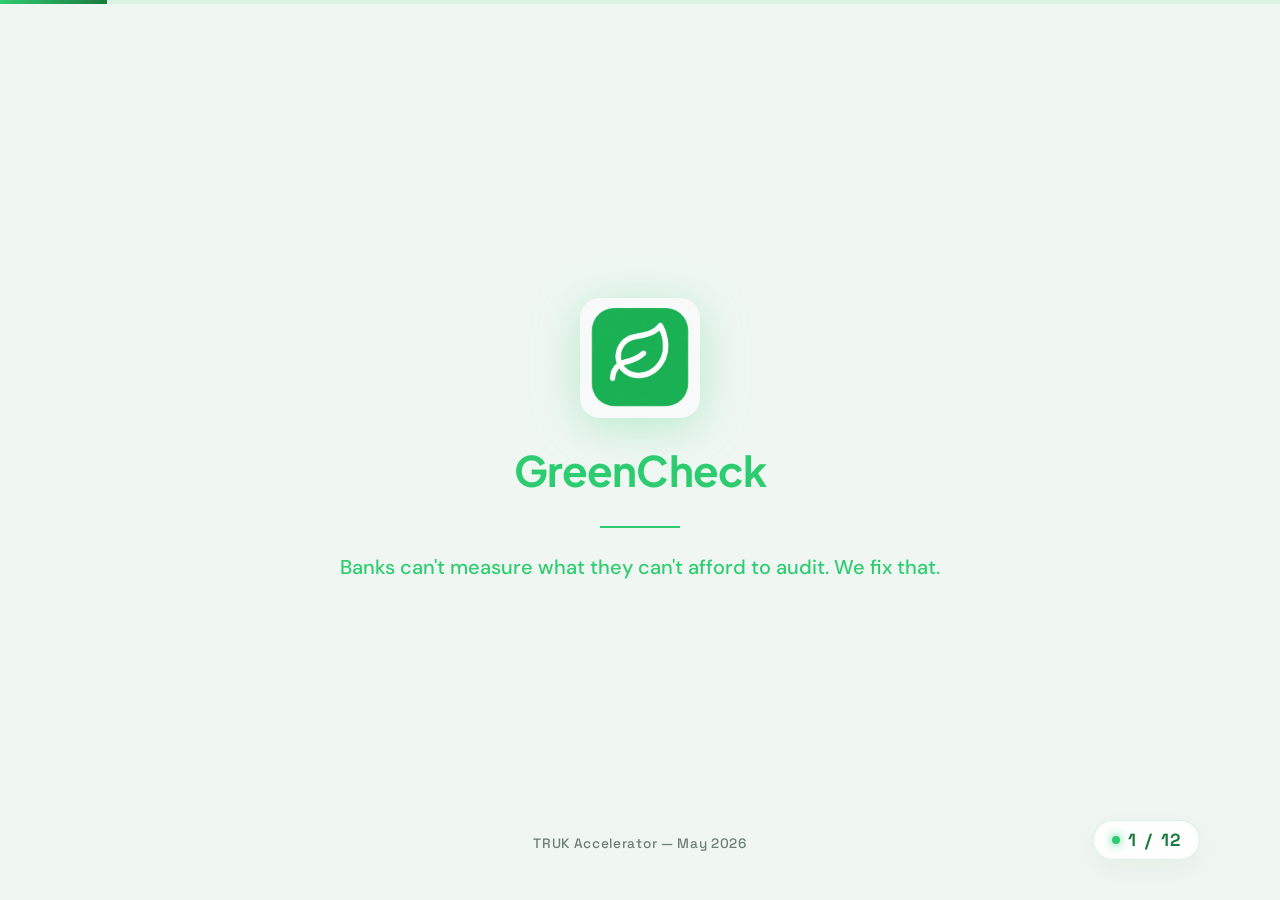
==== index.html @ 46281469 "Add training note below cards on slide 5" ====
<!DOCTYPE html>
<html lang="en">
<head>
  <meta charset="UTF-8">
  <meta name="viewport" content="width=device-width, initial-scale=1.0">
  <title>GreenCheck Pitch Deck — TRUK Accelerator</title>
  <meta name="description" content="Interactive browser-based pitch deck for GreenCheck, a B2B SaaS startup. Prepared for the TRUK Accelerator interview.">
  <link rel="stylesheet" href="style.css">
</head>
<body>
  
  <!-- Presentation Wrapper -->
  <div class="deck-container">
    
    <!-- Top Progress Indicator -->
    <div class="progress-bar-container">
      <div class="progress-bar"></div>
    </div>
    
    <!-- Keyboard Navigation Guide -->
    <!-- Removed Keyboard Guide -->
    
    <!-- Slide Counter -->
    <div class="slide-counter">
      <span id="counter-current">1</span> / <span id="counter-total">12</span>
    </div>
    
    <!-- Slide 1 -->
    <div id="slide-1" class="slide active slide-cover">
      <div class="cover-content">
        <img src="logo.png" alt="GreenCheck" class="cover-logo">
        <h1 class="cover-title">GreenCheck</h1>
        <div class="cover-separator"></div>
        <p class="cover-tagline">Banks can't measure what they can't afford to audit. We fix that.</p>
      </div>
      <div class="cover-footer">
        TRUK Accelerator — May 2026
      </div>
    </div>
    
    <!-- Slide 2 -->
    <div id="slide-2" class="slide">
      <div class="slide-header">
        <h1 class="slide-title problem-title">The Problem</h1>
        <p class="problem-lead">Banks must measure SME sustainability by law — but can't afford to.</p>
      </div>
      <div class="slide-content problem-content">
        <ul class="problem-bullets">
          <li>
            <span class="bullet-number">01</span>
            <span class="bullet-text"><strong>TCFD and ISSB regulations</strong> require banks to report SME ESG data</span>
          </li>
          <li>
            <span class="bullet-number">02</span>
            <span class="bullet-text"><strong>Traditional ESG audits</strong> cost over $1,000 per SME</span>
          </li>
          <li>
            <span class="bullet-number">03</span>
            <span class="bullet-text">A bank with 10,000 SMEs faces <strong>$10M+ in audit costs</strong> — impossible</span>
          </li>
        </ul>
        
        <div class="problem-evidence">
          <div class="evidence-card">
            <span class="evidence-source">NATWEST — 2023 CLIMATE REPORT</span>
            <p class="evidence-text">"SME data gap explicitly acknowledged"</p>
            <p class="evidence-detail">NatWest formally identified reliable SME emissions data as one of the biggest barriers to portfolio-level climate risk assessment.</p>
          </div>
          <div class="evidence-card">
            <span class="evidence-source">LLOYDS — 2023 SUSTAINABILITY METRICS</span>
            <p class="evidence-text">"Insufficient Scope 3 data limits portfolio risk visibility"</p>
            <p class="evidence-detail">Lloyds explicitly reported insufficient data in specific sectors as a barrier to accurate Scope 3 emissions measurement.</p>
          </div>
          <div class="evidence-card">
            <span class="evidence-source">BARCLAYS & UK GOVERNMENT — SCOPE 3 CONSULTATION</span>
            <p class="evidence-text">"SME data bottleneck formally reported in Scope 3 consultations"</p>
            <p class="evidence-detail">Barclays joined the Perseus programme to address the SME data gap and formally reported this bottleneck in the UK government's Scope 3 Call for Evidence.</p>
          </div>
        </div>
      </div>
    </div>
    
    <!-- Slide 3 -->
    <div id="slide-3" class="slide">
      <div class="slide-header">
        <h1 class="slide-title whynow-title">Why Now?</h1>
      </div>
      <div class="slide-content whynow-content">
        <div class="whynow-columns">
          
          <!-- Left Column: Regulatory Pressure -->
          <div class="whynow-column">
            <h3 class="whynow-col-title">Regulatory Pressure</h3>
            <ul class="whynow-list">
              <li>
                <p><strong>TCFD compliance</strong> is already mandatory for large UK financial institutions</p>
              </li>
              <li>
                <p><strong>ISSB Scope 3</strong> reporting requirements are expanding globally</p>
              </li>
              <li>
                <p>Turkey: Banks must deploy <span class="highlight-stat">$3.15B</span> green transformation fund — but have no measurement infrastructure</p>
              </li>
            </ul>
          </div>
          
          <!-- Right Column: Market Opportunity -->
          <div class="whynow-column">
            <h3 class="whynow-col-title">Market Opportunity</h3>
            <ul class="whynow-list">
              <li>
                <p>ESG data verification market grows <span class="highlight-stat">$4.09B</span> by 2030</p>
              </li>
              <li>
                <p>Annual growth rate: <span class="highlight-stat">29.2%</span> — driven by regulation, not trend</p>
              </li>
              <li>
                <p>Turkey: <span class="highlight-stat">3.92M</span> registered SMEs, zero ESG measurement infrastructure today</p>
              </li>
            </ul>
          </div>
          
        </div>
      </div>
    </div>
    
    <!-- Slide 4 -->
    <div id="slide-4" class="slide">
      <div class="slide-header">
        <h1 class="slide-title solution-title">Our Solution</h1>
      </div>
      <div class="slide-content solution-content">
        <div class="solution-intro">
          <h3 class="solution-hero">"We turn banks' existing field staff into digital ESG verifiers — <span class="no-wrap">no new hires, no new departments."</span></h3>
          <p class="solution-desc">
            GreenCheck embeds into existing bank operations. When an SME applies for credit, the nearest field officer completes a structured 5-10 minute ESG checklist during their regular visit. <strong>GPS-verified. Photo-evidenced. Instantly scored.</strong>
          </p>
        </div>
        
        <div class="solution-comparison">
          <!-- BEFORE Box -->
          <div class="comparison-box before-box">
            <span class="box-badge">BEFORE</span>
            <div class="box-metrics">
              <div class="metric-item">
                <span class="metric-label">Who</span>
                <span class="metric-val">External auditor</span>
              </div>
              <div class="metric-item">
                <span class="metric-label">Cost</span>
                <span class="metric-val">$1,000+ <small>/ SME</small></span>
              </div>
              <div class="metric-item">
                <span class="metric-label">Timeline</span>
                <span class="metric-val">Weeks of delay</span>
              </div>
            </div>
          </div>
          
          <!-- AFTER Box -->
          <div class="comparison-box after-box">
            <span class="box-badge">AFTER WITH GREENCHECK</span>
            <div class="box-metrics">
              <div class="metric-item">
                <span class="metric-label">Who</span>
                <span class="metric-val">Bank's own field officer</span>
              </div>
              <div class="metric-item">
                <span class="metric-label">Cost</span>
                <span class="metric-val">$40-60 <small>/ SME</small></span>
              </div>
              <div class="metric-item">
                <span class="metric-label">Timeline</span>
                <span class="metric-val">Same-day result</span>
              </div>
            </div>
          </div>
        </div>
      </div>
    </div>
    
    <!-- Slide 5 -->
    <div id="slide-5" class="slide">
      <div class="slide-header">
        <h1 class="slide-title how-title">How It Works</h1>
      </div>
      <div class="slide-content how-content">
        <div class="process-flow">
          
          <!-- Step 1 -->
          <div class="step-card">
            <div class="step-number-watermark">01</div>
            <div class="step-icon">🗂️</div>
            <h3 class="step-title">Request & Assignment</h3>
            <div class="step-subtitle">No specialist required</div>
            <p class="step-desc">SME applies for credit. Bank officer opens GreenCheck. System assigns nearest field staff via map.</p>
          </div>
          
          <div class="step-arrow">→</div>
          
          <!-- Step 2 -->
          <div class="step-card">
            <div class="step-number-watermark">02</div>
            <div class="step-icon">📲</div>
            <h3 class="step-title">Field Visit</h3>
            <div class="step-subtitle">Zero extra trip needed</div>
            <p class="step-desc">Officer visits SME during regular visit. Completes a structured yes/no checklist with photo evidence. Takes 5-10 minutes.</p>
          </div>
          
          <div class="step-arrow">→</div>
          
          <!-- Step 3 -->
          <div class="step-card">
            <div class="step-number-watermark">03</div>
            <div class="step-icon">⚡</div>
            <h3 class="step-title">Auto Scoring</h3>
            <div class="step-subtitle">TCFD + GRI compliant instantly</div>
            <p class="step-desc">Data is processed instantly. GreenCheck generates a TCFD and GRI compliant sustainability profile via API.</p>
          </div>
          
          <div class="step-arrow">→</div>
          
          <!-- Step 4 -->
          <div class="step-card">
            <div class="step-number-watermark">04</div>
            <div class="step-icon">✅</div>
            <h3 class="step-title">Decision Ready</h3>
            <div class="step-subtitle">We never touch the credit decision</div>
            <p class="step-desc">Standardized report delivered to credit team. GreenCheck never touches the credit decision — only the data behind it.</p>
          </div>
          
        </div>
        
        <!-- Training Note -->
        <div class="step-training-note">
          <span class="note-icon">🎓</span>
          <p class="note-text">GreenCheck's environmental engineers and financial experts provide short onboarding training to bank field staff — so anyone can complete the ESG checklist accurately from day one.</p>
        </div>
      </div>
    </div>
    
    <!-- Slide 6 -->
    <div id="slide-6" class="slide">
      <div class="slide-header">
        <h1 class="slide-title value-title">Value Proposition</h1>
      </div>
      <div class="slide-content value-content">
        <div class="value-cards">
          
          <!-- Card 1: Cost Reduction -->
          <div class="value-card">
            <div class="value-icon">💸</div>
            <h3 class="value-card-title">90% Cost Reduction</h3>
            <div class="value-stat">$1,000+ → $40-60</div>
            <p class="value-desc">Same legal compliance. One-tenth the cost. Per SME, every time.</p>
          </div>
          
          <!-- Card 2: Zero Operational Burden -->
          <div class="value-card">
            <div class="value-icon">🏗️</div>
            <h3 class="value-card-title">Zero Operational Burden</h3>
            <div class="value-stat">0 new hires</div>
            <p class="value-desc">Plugs into existing field visits as a minimal digital step. No new departments, no training programs.</p>
          </div>
          
          <!-- Card 3: Defensible Data -->
          <div class="value-card">
            <div class="value-icon">🔒</div>
            <h3 class="value-card-title">Defensible Data</h3>
            <div class="value-stat">70/30 verification</div>
            <p class="value-desc">70% bank personnel input, 30% secondary source. 15%+ deviation triggers manual review. Regulator-ready.</p>
          </div>
        </div>
      </div>
    </div>
    
    <!-- Slide 7 -->
    <div id="slide-7" class="slide">
      <div class="slide-header">
        <h1 class="slide-title comp-title">Competitive Landscape</h1>
      </div>
      <div class="slide-content comp-content">
        <table class="comp-table">
          <thead>
            <tr>
              <th>Feature</th>
              <th>EcoVadis</th>
              <th>Sustainalytics</th>
              <th>MSCI ESG</th>
              <th class="greencheck-cell-header">GreenCheck</th>
            </tr>
          </thead>
          <tbody>
            <tr>
              <td class="feature-name">SME-Scale Field Operations</td>
              <td><span class="icon-cross">❌</span></td>
              <td><span class="icon-cross">❌</span></td>
              <td><span class="icon-cross">❌</span></td>
              <td class="greencheck-cell"><span class="icon-check">✅</span></td>
            </tr>
            <tr>
              <td class="feature-name">Mobile Data Collection</td>
              <td><span class="icon-cross">❌</span></td>
              <td><span class="icon-cross">❌</span></td>
              <td><span class="icon-cross">❌</span></td>
              <td class="greencheck-cell"><span class="icon-check">✅</span></td>
            </tr>
            <tr>
              <td class="feature-name">GPS + Photo Verification</td>
              <td><span class="icon-cross">❌</span></td>
              <td><span class="icon-cross">❌</span></td>
              <td><span class="icon-cross">❌</span></td>
              <td class="greencheck-cell"><span class="icon-check">✅</span></td>
            </tr>
            <tr>
              <td class="feature-name">Bank Staff Integration</td>
              <td><span class="icon-cross">❌</span></td>
              <td><span class="icon-cross">❌</span></td>
              <td><span class="icon-cross">❌</span></td>
              <td class="greencheck-cell"><span class="icon-check">✅</span></td>
            </tr>
            <tr class="cost-row">
              <td class="feature-name">Cost Per Assessment</td>
              <td class="other-cost">$500-2,000</td>
              <td class="other-cost">$800+</td>
              <td class="other-cost">$1,000+</td>
              <td class="greencheck-cell greencheck-cost">$40-60</td>
            </tr>
          </tbody>
        </table>
        
        <p class="comp-summary">"Built from the ground up for SME-scale. Others weren't."</p>
      </div>
    </div>
    
    <!-- Slide 8 -->
    <div id="slide-8" class="slide">
      <div class="slide-header">
        <h1 class="slide-title model-title">Business Model</h1>
      </div>
      <div class="slide-content model-content">
        <div class="model-phases">
          
          <!-- Phase 1 Card -->
          <div class="phase-card phase-1-card">
            <span class="phase-label">Phase 1 — Now</span>
            <h3 class="phase-title">Transaction-Based</h3>
            <span class="phase-timeline">Months 6-12 post MVP</span>
            <p class="phase-desc">Bank pays per verified SME report. Simple, no commitment required. Easy first contract.</p>
            <div class="phase-price">$40-60 <small>per assessment</small></div>
          </div>
          
          <!-- Phase 2 Card -->
          <div class="phase-card phase-2-card">
            <span class="phase-label">Phase 2 — Scale</span>
            <h3 class="phase-title">Annual SaaS</h3>
            <span class="phase-timeline">Months 12-18</span>
            <p class="phase-desc">Portfolio-based flat annual license. Bank pays once for unlimited assessments within their SME portfolio.</p>
            <div class="phase-price">Annual contract <small>per portfolio</small></div>
          </div>
          
        </div>
        
        <!-- Unit Economics Bar -->
        <div class="unit-economics">
          <div class="economics-header">Unit Economics</div>
          <div class="economics-row">
            <div class="economics-stat">
              <span class="econ-val">~$8-12</span>
              <span class="econ-label">Cost to serve per assessment</span>
            </div>
            <div class="economics-divider"></div>
            <div class="economics-stat">
              <span class="econ-val">~70%+</span>
              <span class="econ-label">Gross profit margin</span>
            </div>
            <div class="economics-divider"></div>
            <div class="economics-stat">
              <span class="econ-val">$20K-30K</span>
              <span class="econ-label">First contract ARR target (500 SMEs)</span>
            </div>
          </div>
        </div>
      </div>
    </div>
    
    <!-- Slide 9 -->
    <div id="slide-9" class="slide">
      <div class="slide-header">
        <h1 class="slide-title traction-title">Traction</h1>
      </div>
      <div class="slide-content traction-content">
        <div class="traction-columns">
          
          <!-- Left Column: Achieved -->
          <div class="traction-column achieved-col">
            <h3 class="traction-col-title">ACHIEVED</h3>
            <div class="traction-items">
              
              <!-- Item 1 -->
              <div class="achieved-card">
                <span class="achieved-icon">✅</span>
                <div class="achieved-body">
                  <h4 class="achieved-card-title">TÜBİTAK 1812 BiGG Program — Pre-Selection</h4>
                  <p class="achieved-card-desc">Received pre-selection from Turkey's most competitive early-stage startup program.</p>
                </div>
              </div>
              
              <!-- Item 2 -->
              <div class="achieved-card">
                <span class="achieved-icon">✅</span>
                <div class="achieved-body">
                  <h4 class="achieved-card-title">Backend In Final Development</h4>
                  <p class="achieved-card-desc">Core infrastructure nearly complete. Robust backend architecture built from the ground up, production-ready in weeks.</p>
                </div>
              </div>
              
            </div>
          </div>
          
          <!-- Right Column: Next Milestones -->
          <div class="traction-column milestones-col">
            <h3 class="traction-col-title">NEXT MILESTONES</h3>
            <div class="milestone-items">
              
              <!-- Milestone 1 -->
              <div class="milestone-item">
                <div class="milestone-left">
                  <span class="milestone-icon">🎯</span>
                  <span class="milestone-title">MVP Complete</span>
                </div>
                <div class="milestone-date">Q3 2026</div>
              </div>
              
              <!-- Milestone 2 -->
              <div class="milestone-item">
                <div class="milestone-left">
                  <span class="milestone-icon">🎯</span>
                  <span class="milestone-title">First Paid Pilot</span>
                </div>
                <div class="milestone-date">Q4 2026</div>
              </div>
              
            </div>
          </div>
          
        </div>
      </div>
    </div>
    
    <!-- Slide 10 -->
    <div id="slide-10" class="slide">
      <div class="slide-header">
        <h1 class="slide-title team-title">Team</h1>
      </div>
      <div class="slide-content team-content">
        <div class="team-cards">
          
          <!-- Member 1 -->
          <div class="team-card">
            <img src="ugur.png" class="member-photo" alt="Uğur Berktaş">
            <h3 class="member-name">Uğur Berktaş</h3>
            <span class="member-role">CO-FOUNDER & CEO</span>
            <p class="member-bio">Banking infrastructure background (Intertech). Leads technical management, DevOps and system architecture. Ensures the platform is built to bank-grade standards.</p>
          </div>
          
          <!-- Member 2 -->
          <div class="team-card">
            <img src="ferhat.png" class="member-photo" alt="Ferhat Bilgiç">
            <h3 class="member-name">Ferhat Bilgiç</h3>
            <span class="member-role">CO-FOUNDER & CTO</span>
            <p class="member-bio">Owns the core platform architecture, backend systems and all integrations. Responsible for the secure data pipeline between field mobile app and bank reporting panel.</p>
          </div>
          
          <!-- Member 3 -->
          <div class="team-card">
            <img src="ilaynur.png" class="member-photo" alt="İlaynur Çoban">
            <h3 class="member-name">İlaynur Çoban</h3>
            <span class="member-role">CO-FOUNDER & CCO</span>
            <p class="member-bio">Drives external vision, investor relations and international business development. Leads UK market entry communication strategy.</p>
          </div>
          
        </div>
        
        <p class="team-why-us">
          "Why us? We are building GreenCheck because we saw the problem firsthand — not because ESG is trending."
        </p>
      </div>
    </div>
    
    <!-- Slide 11 -->
    <div id="slide-11" class="slide">
      <div class="slide-header">
        <h1 class="slide-title truk-title">What We Want from TRUK</h1>
      </div>
      <div class="slide-content truk-content">
        <div class="truk-columns">
          
          <!-- Left Column: What We're Looking For -->
          <div class="truk-column looking-col">
            <h3 class="truk-col-title">WHAT WE'RE LOOKING FOR</h3>
            <div class="truk-items">
              <div class="truk-item grey-item">
                <span class="truk-arrow-icon">→</span>
                <p class="truk-text">Access to <strong>DenizBank's SME network</strong> for pilot design</p>
              </div>
              <div class="truk-item grey-item">
                <span class="truk-arrow-icon">→</span>
                <p class="truk-text">Regulatory navigation support (<strong>BDDK and CMB</strong> compliance)</p>
              </div>
              <div class="truk-item grey-item">
                <span class="truk-arrow-icon">→</span>
                <p class="truk-text">Introduction to <strong>UK-based fintech partners</strong> for market entry</p>
              </div>
              <div class="truk-item grey-item">
                <span class="truk-arrow-icon">→</span>
                <p class="truk-text">Mentorship on <strong>B2B enterprise sales cycles</strong></p>
              </div>
            </div>
          </div>
          
          <!-- Right Column: What We Bring to TRUK -->
          <div class="truk-column bringing-col">
            <h3 class="truk-col-title">WHAT WE BRING TO TRUK</h3>
            <div class="truk-items">
              <div class="truk-item green-item">
                <span class="truk-arrow-icon">→</span>
                <p class="truk-text"><strong>First-mover</strong> in Turkey's SME ESG data infrastructure</p>
              </div>
              <div class="truk-item green-item">
                <span class="truk-arrow-icon">→</span>
                <p class="truk-text"><strong>TÜBİTAK-validated</strong> technical foundation</p>
              </div>
              <div class="truk-item green-item">
                <span class="truk-arrow-icon">→</span>
                <p class="truk-text">Clear <strong>regulatory tailwind</strong> — this is a mandate, not a bet</p>
              </div>
              <div class="truk-item green-item">
                <span class="truk-arrow-icon">→</span>
                <p class="truk-text">A team building this because the <strong>problem is real</strong></p>
              </div>
            </div>
          </div>
          
        </div>
      </div>
    </div>
    
    <!-- Slide 12 -->
    <div id="slide-12" class="slide slide-closing">
      <img src="logo.png" alt="GreenCheck Logo" class="closing-logo-large">
      <p class="closing-quote">The infrastructure for green finance doesn't exist yet.</p>
      <h2 class="closing-claim">We're building it.</h2>
      <div class="closing-divider-line"></div>
      <p class="closing-truk-text">TRUK Accelerator — May 2026</p>
    </div>
    
  </div>

  <script src="script.js"></script>
</body>
</html>
---- style.css ----
/* Import Google Fonts */
@import url('https://fonts.googleapis.com/css2?family=DM+Sans:ital,opsz,wght@0,9..40,100..1000;1,9..40,100..1000&family=Plus+Jakarta+Sans:ital,wght@0,200..800;1,200..800&family=Space+Grotesk:wght@300..700&display=swap');

:root {
  /* Design system colors */
  --green-primary: #2ECC71;
  --green-dark: #1A7A40;
  --green-light: #E8F5EE;
  --bg-white: #FFFFFF;
  --bg-light: #F4F7F5;
  --text-dark: #0D1F14;
  --text-muted: #6B7F73;
  
  /* Additional premium UI accents */
  --accent-shadow: rgba(46, 204, 113, 0.15);
  --accent-shadow-dark: rgba(26, 122, 64, 0.1);
  --glass-bg: rgba(255, 255, 255, 0.85);
  --glass-border: rgba(46, 204, 113, 0.18);
  
  /* Typography mappings */
  --font-heading: 'Plus Jakarta Sans', sans-serif;
  --font-body: 'DM Sans', sans-serif;
  --font-stat: 'Space Grotesk', sans-serif;
}

* {
  box-sizing: border-box;
  margin: 0;
  padding: 0;
}

body {
  font-family: var(--font-body);
  color: var(--text-dark);
  background-color: var(--bg-light);
  overflow: hidden;
  width: 100vw;
  height: 100vh;
  -webkit-font-smoothing: antialiased;
  -moz-osx-font-smoothing: grayscale;
}

/* Subtle premium background pattern/mesh gradient */
.deck-container {
  position: relative;
  width: 100vw;
  height: 100vh;
  overflow: hidden;
  background: radial-gradient(circle at 10% 20%, rgba(232, 245, 238, 0.6) 0%, rgba(244, 247, 245, 1) 90%);
}

.deck-container::before {
  content: '';
  position: absolute;
  top: 0;
  left: 0;
  width: 100%;
  height: 100%;
  background-image: 
    radial-gradient(var(--green-light) 1.5px, transparent 1.5px),
    radial-gradient(var(--green-light) 1.5px, transparent 1.5px);
  background-size: 40px 40px;
  background-position: 0 0, 20px 20px;
  opacity: 0.25;
  pointer-events: none;
  z-index: 1;
}

/* Slide Base Style - 100vw x 100vh, full screen */
.slide {
  position: absolute;
  top: 0;
  left: 0;
  width: 100vw;
  height: 100vh;
  padding: 60px 80px;
  display: flex;
  flex-direction: column;
  justify-content: flex-start;
  opacity: 0;
  pointer-events: none;
  z-index: 1;
  transition: opacity 0.6s cubic-bezier(0.25, 1, 0.5, 1);
  background: transparent;
}

/* Active slide display and transition */
.slide.active {
  opacity: 1;
  pointer-events: auto;
  z-index: 2;
}

/* Premium Navigation Elements */
.slide-counter {
  position: absolute;
  bottom: 40px;
  right: 80px;
  font-family: var(--font-stat);
  font-weight: 700;
  font-size: 1.1rem;
  color: var(--green-dark);
  background: var(--glass-bg);
  border: 1px solid var(--glass-border);
  padding: 8px 18px;
  border-radius: 30px;
  box-shadow: 0 8px 32px rgba(13, 31, 20, 0.05);
  backdrop-filter: blur(8px);
  -webkit-backdrop-filter: blur(8px);
  z-index: 100;
  display: flex;
  align-items: center;
  gap: 8px;
  letter-spacing: 0.05em;
  transition: all 0.3s ease;
  user-select: none;
}

.slide-counter::before {
  content: '';
  display: inline-block;
  width: 8px;
  height: 8px;
  background-color: var(--green-primary);
  border-radius: 50%;
  box-shadow: 0 0 8px var(--green-primary);
}


/* Top Progress Indicator */
.progress-bar-container {
  position: absolute;
  top: 0;
  left: 0;
  width: 100%;
  height: 4px;
  background: rgba(46, 204, 113, 0.1);
  z-index: 101;
}

.progress-bar {
  height: 100%;
  width: 8.33%; /* Initial value (1/12) */
  background: linear-gradient(90deg, var(--green-primary), var(--green-dark));
  transition: width 0.4s cubic-bezier(0.25, 1, 0.5, 1);
}

/* Slide Typography and Layout Utility Templates */
.slide-header {
  margin-bottom: 0px;
  width: 100%;
  display: flex;
  flex-direction: column;
  align-items: flex-start;
  text-align: left;
}

.slide-title {
  font-family: 'Plus Jakarta Sans', sans-serif;
  font-size: 42px;
  font-weight: 700;
  color: #2ECC71 !important;
  margin: 0 0 32px 0;
  flex-shrink: 0;
  text-align: left;
}

.slide h1, .slide h2 {
  font-family: 'Plus Jakarta Sans', sans-serif;
  font-size: 42px;
  font-weight: 700;
  color: #2ECC71;
  margin: 0 0 32px 0;
  text-align: left;
  align-self: flex-start;
}

/* Cover and closing slide exceptions */
.slide-cover h1, .slide-cover h2,
.slide-closing h1, .slide-closing h2,
.slide-cover .cover-title,
.slide-closing .closing-hero {
  text-align: center !important;
  align-self: center !important;
}

.slide-subtitle {
  font-family: var(--font-body);
  font-size: 1.25rem;
  color: var(--green-dark);
  margin-top: 8px;
  font-weight: 500;
  letter-spacing: 0.02em;
}

.slide-content {
  flex-grow: 1;
  display: flex;
  flex-direction: column;
  justify-content: center;
}

/* Slide 1 - Cover Styles */
.slide-cover {
  background-color: #F0F7F2 !important;
  z-index: 5;
  display: flex;
  flex-direction: column;
  justify-content: center;
  align-items: center;
  text-align: center;
  padding: 60px 80px;
}

.cover-content {
  display: flex;
  flex-direction: column;
  align-items: center;
  justify-content: center;
  margin-top: -20px;
}

.cover-logo {
  width: 120px;
  height: auto;
  margin-bottom: 28px;
  filter: drop-shadow(0 8px 24px rgba(46, 204, 113, 0.3));
  border-radius: 20px;
}

.cover-title {
  font-family: var(--font-heading);
  font-size: 72px;
  font-weight: 800;
  color: var(--green-primary);
  line-height: 1.15;
  margin-bottom: 16px;
  letter-spacing: -0.02em;
}

.cover-separator {
  width: 80px;
  height: 2px;
  background-color: #2ECC71;
  margin-bottom: 24px;
}

.cover-tagline {
  font-family: var(--font-body);
  font-size: 20px;
  font-weight: 500;
  color: #2ECC71;
  max-width: 600px;
  line-height: 1.5;
  margin: 0 auto;
}

.cover-footer {
  position: absolute;
  bottom: 48px;
  left: 50%;
  transform: translateX(-50%);
  font-family: var(--font-stat);
  font-size: 0.85rem;
  font-weight: 500;
  color: #6B7F73;
  letter-spacing: 0.05em;
  user-select: none;
}

/* Adjust key UI elements on dark slides (closing slide) for beautiful contrast */
.deck-container:has(.slide-closing.active) .slide-counter,
.slide-closing.active ~ .slide-counter {
  border-color: rgba(255, 255, 255, 0.15);
  box-shadow: 0 8px 32px rgba(0, 0, 0, 0.3);
  color: var(--bg-white);
}



/* Slide 2 - Problem Section Styles */
#slide-2 {
  align-items: center;
  justify-content: center;
  text-align: center;
}

#slide-2 .slide-header {
  margin-bottom: 0px;
  display: flex;
  flex-direction: column;
  align-items: flex-start;
  width: 100%;
}

.problem-title {
  color: var(--green-primary) !important;
}

.problem-lead {
  font-family: var(--font-body);
  font-size: 1.5rem;
  font-weight: 500;
  color: var(--text-dark);
  margin-top: 10px;
  line-height: 1.4;
  letter-spacing: -0.01em;
  max-width: 800px;
}

.problem-content {
  display: flex;
  flex-direction: column;
  justify-content: center;
  align-items: center;
  width: 100%;
}

.problem-bullets {
  list-style: none;
  display: flex;
  flex-direction: column;
  align-items: flex-start;
  gap: 24px;
  margin-bottom: 60px;
  max-width: 800px;
}

.problem-bullets li {
  display: flex;
  align-items: flex-start;
  gap: 20px;
}

.bullet-number {
  font-family: var(--font-stat);
  font-size: 1.8rem;
  font-weight: 700;
  color: var(--green-dark);
  background: var(--green-light);
  padding: 4px 12px;
  border-radius: 8px;
  line-height: 1;
  display: inline-block;
  min-width: 54px;
  text-align: center;
}

.bullet-text {
  font-family: var(--font-body);
  font-size: 1.35rem;
  color: var(--text-dark);
  line-height: 1.4;
  padding-top: 4px;
}

.bullet-text strong {
  font-weight: 700;
  color: var(--text-dark);
}

.problem-evidence {
  display: grid;
  grid-template-columns: repeat(3, 1fr);
  gap: 24px;
  width: 100%;
}

.evidence-card {
  background: var(--bg-white);
  border: 1px solid rgba(13, 31, 20, 0.06);
  border-left: 4px solid var(--green-primary);
  border-radius: 12px;
  padding: 24px 20px;
  box-shadow: 0 4px 20px rgba(0, 0, 0, 0.02);
  transition: transform 0.3s ease, box-shadow 0.3s ease;
  display: flex;
  flex-direction: column;
  align-items: flex-start;
  text-align: left;
  gap: 12px;
}

.evidence-card:hover {
  transform: translateY(-2px);
  box-shadow: 0 8px 24px rgba(46, 204, 113, 0.08);
}

.evidence-source {
  font-family: var(--font-stat);
  font-size: 0.75rem;
  font-weight: 700;
  color: var(--green-primary);
  text-transform: uppercase;
  letter-spacing: 0.05em;
  border-bottom: 1px solid var(--green-light);
  padding-bottom: 6px;
  width: 100%;
}

.evidence-text {
  font-family: var(--font-heading);
  font-size: 1.05rem;
  font-weight: 700;
  color: var(--text-dark);
  line-height: 1.4;
  margin-top: 4px;
}

.evidence-detail {
  font-family: var(--font-body);
  font-size: 0.85rem;
  color: var(--text-muted);
  line-height: 1.5;
  margin-top: auto;
}

/* Slide 3 - Why Now Section Styles */
#slide-3 {
  align-items: center;
  justify-content: center;
  text-align: center;
}

#slide-3 .slide-header {
  margin-bottom: 0px;
  display: flex;
  flex-direction: column;
  align-items: flex-start;
  width: 100%;
}

.whynow-title {
  color: var(--green-primary) !important;
}

.whynow-content {
  display: flex;
  flex-direction: column;
  justify-content: center;
  align-items: center;
  width: 100%;
}

.whynow-columns {
  display: grid;
  grid-template-columns: 1fr 1fr;
  gap: 80px;
  width: 100%;
  max-width: 1100px;
  text-align: left; /* Keep column text left-aligned */
}

.whynow-column {
  display: flex;
  flex-direction: column;
  gap: 28px;
}

.whynow-col-title {
  font-family: var(--font-heading);
  font-size: 1.8rem;
  font-weight: 700;
  color: var(--green-primary);
  border-bottom: 2px solid var(--green-light);
  padding-bottom: 12px;
  margin-bottom: 8px;
}

.whynow-list {
  list-style: none;
  display: flex;
  flex-direction: column;
  gap: 24px;
}

.whynow-list li {
  position: relative;
  padding-left: 24px;
  font-family: var(--font-body);
  font-size: 1.15rem;
  color: var(--text-dark);
  line-height: 1.5;
}

.whynow-list li::before {
  content: '';
  position: absolute;
  left: 0;
  top: 10px;
  width: 8px;
  height: 8px;
  background-color: var(--green-primary);
  border-radius: 50%;
}

.highlight-stat {
  font-family: var(--font-stat);
  font-size: 1.5rem;
  font-weight: 700;
  color: var(--green-dark);
  display: inline-block;
  vertical-align: middle;
  padding: 0 4px;
}

/* Slide 4 - Our Solution Section Styles */
#slide-4 {
  align-items: center;
  justify-content: center;
  text-align: center;
}

#slide-4 .slide-header {
  margin-bottom: 0px;
  display: flex;
  flex-direction: column;
  align-items: flex-start;
  width: 100%;
}

.solution-title {
  color: var(--green-primary) !important;
}

.solution-content {
  display: flex;
  flex-direction: column;
  justify-content: center;
  align-items: center;
  width: 100%;
}

.solution-intro {
  text-align: center;
  max-width: 900px;
  margin: 0 auto 30px auto;
  display: flex;
  flex-direction: column;
  gap: 16px;
}

.solution-hero {
  font-family: var(--font-heading);
  font-size: 1.9rem;
  font-weight: 800;
  color: var(--text-dark);
  line-height: 1.35;
  letter-spacing: -0.02em;
}

.solution-hero span.no-wrap {
  white-space: nowrap;
}

.solution-desc {
  font-family: var(--font-body);
  font-size: 1.15rem;
  color: var(--text-muted);
  line-height: 1.6;
  max-width: 800px;
  margin: 0 auto;
}

.solution-desc strong {
  color: var(--green-dark);
  font-weight: 700;
}

.solution-comparison {
  display: grid;
  grid-template-columns: 1fr 1fr;
  gap: 40px;
  margin-bottom: 20px;
  width: 100%;
  max-width: 900px;
  text-align: left;
}

.comparison-box {
  border-radius: 16px;
  padding: 24px 30px;
  position: relative;
  display: flex;
  flex-direction: column;
  gap: 16px;
  box-shadow: 0 8px 32px rgba(13, 31, 20, 0.02);
  transition: transform 0.3s ease, box-shadow 0.3s ease;
}

.comparison-box:hover {
  transform: translateY(-3px);
  box-shadow: 0 12px 36px rgba(13, 31, 20, 0.05);
}

.before-box {
  background-color: #FDF3F3;
  border: 1px solid rgba(231, 76, 60, 0.15);
}

.after-box {
  background-color: var(--green-light);
  border: 1px solid rgba(46, 204, 113, 0.25);
  box-shadow: 0 12px 40px rgba(46, 204, 113, 0.08);
}

.after-box:hover {
  box-shadow: 0 16px 44px rgba(46, 204, 113, 0.14);
  border-color: rgba(46, 204, 113, 0.4);
}

.box-badge {
  font-family: var(--font-stat);
  font-size: 0.75rem;
  font-weight: 700;
  letter-spacing: 0.08em;
  padding: 4px 10px;
  border-radius: 6px;
  align-self: flex-start;
}

.before-box .box-badge {
  background-color: rgba(231, 76, 60, 0.1);
  color: #C0392B;
}

.after-box .box-badge {
  background-color: rgba(46, 204, 113, 0.15);
  color: var(--green-dark);
}

.box-metrics {
  display: flex;
  flex-direction: column;
  gap: 12px;
}

.metric-item {
  display: grid;
  grid-template-columns: 100px 1fr;
  align-items: baseline;
  border-bottom: 1px dashed rgba(13, 31, 20, 0.08);
  padding-bottom: 8px;
}

.metric-item:last-child {
  border-bottom: none;
  padding-bottom: 0;
}

.metric-label {
  font-family: var(--font-body);
  font-size: 0.9rem;
  color: var(--text-muted);
  font-weight: 500;
}

.metric-val {
  font-family: var(--font-stat);
  font-size: 1.25rem;
  font-weight: 700;
  color: var(--text-dark);
}

.before-box .metric-val {
  color: #7F8C8D;
}

.after-box .metric-val {
  color: var(--green-dark);
}

.after-box .metric-item {
  border-bottom-color: rgba(46, 204, 113, 0.12);
}

/* Slide 5 - How It Works Section Styles */
#slide-5 {
  display: flex;
  flex-direction: column;
  justify-content: flex-start;
  align-items: stretch;
  padding: 60px 80px;
  text-align: left;
}

#slide-5 .slide-header {
  margin-bottom: 40px;
  display: flex;
  flex-direction: column;
  align-items: flex-start;
  width: 100%;
}

.how-title {
  color: var(--text-dark);
}

.how-content {
  display: flex;
  flex-direction: column;
  justify-content: center;
  align-items: center;
  width: 100%;
  flex-grow: 1; /* Center cards vertically in remaining space */
}

.process-flow {
  display: flex;
  align-items: center;
  justify-content: space-between;
  gap: 12px;
  width: 100%;
  margin-top: 0;
}

.step-subtitle {
  font-family: var(--font-body);
  font-size: 12px;
  color: #2ECC71;
  font-style: italic;
  margin-bottom: 8px;
}

.step-card {
  background: var(--bg-white);
  border: 1px solid rgba(13, 31, 20, 0.05);
  border-radius: 16px;
  padding: 20px 18px;
  width: 22%;
  min-height: 240px;
  position: relative;
  overflow: hidden;
  display: flex;
  flex-direction: column;
  gap: 10px;
  box-shadow: 0 8px 24px rgba(13, 31, 20, 0.02);
  transition: transform 0.3s cubic-bezier(0.25, 1, 0.5, 1), box-shadow 0.3s ease, border-color 0.3s ease;
  text-align: left;
}

.step-card:hover {
  transform: translateY(-4px);
  box-shadow: 0 12px 32px rgba(46, 204, 113, 0.08);
  border-color: rgba(46, 204, 113, 0.25);
}

.step-number-watermark {
  position: absolute;
  top: 10px;
  right: 15px;
  font-family: var(--font-stat);
  font-size: 4rem;
  font-weight: 700;
  color: #2ECC71;
  opacity: 0.15;
  line-height: 1;
  user-select: none;
  pointer-events: none;
  transition: color 0.3s ease, opacity 0.3s ease;
}

.step-card:hover .step-number-watermark {
  opacity: 0.25;
}

.step-icon {
  font-size: 2.2rem;
  line-height: 1.2;
}

.step-title {
  font-family: var(--font-heading);
  font-size: 1.15rem;
  font-weight: 700;
  color: var(--text-dark);
}

.step-desc {
  font-family: var(--font-body);
  font-size: 0.9rem;
  color: var(--text-muted);
  line-height: 1.5;
}

.step-arrow {
  font-family: var(--font-stat);
  font-size: 1.8rem;
  font-weight: 700;
  color: #2ECC71;
  opacity: 0.8;
  user-select: none;
  animation: pulseArrow 2s infinite ease-in-out;
  display: flex;
  align-items: center;
  justify-content: center;
  height: 100%;
}

@keyframes pulseArrow {
  0%, 100% {
    transform: translateX(0);
    opacity: 0.6;
  }
  50% {
    transform: translateX(4px);
    opacity: 1;
  }
}

.step-training-note {
  display: flex;
  align-items: center;
  gap: 16px;
  width: 100%;
  background-color: #E8F5EE;
  border-left: 4px solid #2ECC71;
  padding: 16px 24px;
  border-radius: 8px;
  margin-top: 24px;
  box-sizing: border-box;
}

.step-training-note .note-icon {
  font-size: 24px;
  flex-shrink: 0;
}

.step-training-note .note-text {
  font-family: 'DM Sans', sans-serif;
  font-size: 14px;
  color: #0D1F14;
  line-height: 1.5;
  margin: 0;
  text-align: left;
}

/* Slide 6 - Value Proposition Section Styles */
.value-title {
  color: #2ECC71;
}

.value-content {
  display: flex;
  flex-direction: column;
  justify-content: center;
  align-items: center;
  width: 100%;
  flex-grow: 1;
}

.value-cards {
  display: grid;
  grid-template-columns: repeat(3, 1fr);
  gap: 32px;
  width: 100%;
  margin-top: 0;
}

.value-card {
  background: var(--bg-white);
  border: 1px solid rgba(13, 31, 20, 0.05);
  border-left: 6px solid var(--green-primary);
  border-radius: 16px;
  padding: 36px 30px;
  display: flex;
  flex-direction: column;
  gap: 16px;
  box-shadow: 0 8px 24px rgba(13, 31, 20, 0.02);
  transition: transform 0.3s cubic-bezier(0.25, 1, 0.5, 1), box-shadow 0.3s ease, border-left-color 0.3s ease;
}

.value-card:hover {
  transform: translateY(-5px);
  box-shadow: 0 16px 40px rgba(46, 204, 113, 0.08);
  border-left-color: var(--green-dark);
}

.value-icon {
  font-size: 2.4rem;
  line-height: 1.2;
}

.value-card-title {
  font-family: var(--font-heading);
  font-size: 1.35rem;
  font-weight: 700;
  color: #0D1F14;
  letter-spacing: -0.01em;
}

.value-stat {
  font-family: var(--font-stat);
  font-size: 2rem;
  font-weight: 700;
  color: var(--green-primary);
  line-height: 1.15;
  margin: 4px 0;
  letter-spacing: -0.02em;
  transition: color 0.3s ease;
}

.value-card:hover .value-stat {
  color: var(--green-dark);
}

.value-desc {
  font-family: var(--font-body);
  font-size: 0.95rem;
  color: var(--text-muted);
  line-height: 1.6;
  margin-top: auto; /* Push down to keep alignment neat */
}

/* Slide 7 - Competitive Landscape Section Styles */
.comp-title {
  color: var(--text-dark);
}

.comp-content {
  display: flex;
  flex-direction: column;
  justify-content: center;
  align-items: center;
  width: 100%;
  flex-grow: 1;
}

.comp-table {
  width: 100%;
  border-collapse: separate;
  border-spacing: 0;
  margin-top: 0px;
  margin-bottom: 32px;
  border-radius: 12px;
  overflow: hidden;
  box-shadow: 0 8px 32px rgba(13, 31, 20, 0.03);
  border: 1px solid rgba(13, 31, 20, 0.08);
}

.comp-table th, 
.comp-table td {
  padding: 16px 24px;
  text-align: center;
  font-family: var(--font-body);
  font-size: 1.05rem;
  border-bottom: 1px solid rgba(13, 31, 20, 0.06);
}

.comp-table th {
  background-color: #0D1F14;
  color: var(--bg-white);
  font-family: var(--font-heading);
  font-weight: 700;
  font-size: 1.1rem;
}

.comp-table th:first-child,
.comp-table td:first-child {
  text-align: left;
  font-weight: 500;
}

.comp-table tr:last-child td {
  border-bottom: none;
}

/* Alternating rows background */
.comp-table tbody tr:nth-child(even) {
  background-color: rgba(13, 31, 20, 0.02);
}

/* Feature column formatting */
.feature-name {
  color: var(--text-dark);
  font-weight: 600;
}

/* Cross / Check Icons */
.icon-cross {
  color: #E74C3C;
  font-size: 1.2rem;
  opacity: 0.75;
}

.icon-check {
  font-size: 1.35rem;
}

/* GreenCheck Column Standing Out Strong */
.comp-table th.greencheck-cell-header {
  background-color: var(--green-primary);
  color: var(--bg-white);
  border-bottom: none;
  font-weight: 800;
}

.greencheck-cell {
  background-color: rgba(46, 204, 113, 0.12) !important;
  color: var(--green-dark);
  font-weight: 700;
  border-left: 2px solid rgba(46, 204, 113, 0.25);
  border-right: 2px solid rgba(46, 204, 113, 0.25);
}

.comp-table tr:last-child .greencheck-cell {
  border-bottom: 2px solid rgba(46, 204, 113, 0.25);
}

/* Cost row styling */
.other-cost {
  color: var(--text-muted);
  font-family: var(--font-stat);
  font-size: 1rem;
}

.greencheck-cost {
  color: var(--green-dark) !important;
  font-family: var(--font-stat);
  font-size: 1.25rem;
  font-weight: 700;
}

/* Bottom Summary Sentence */
.comp-summary {
  font-family: var(--font-heading);
  font-size: 1.35rem;
  font-weight: 700;
  color: var(--green-dark);
  text-align: center;
  margin-top: 0px;
  margin-bottom: 0px;
  letter-spacing: -0.01em;
}

/* Slide 8 - Business Model Section Styles */
.model-title {
  color: #2ECC71;
}

#slide-8 {
  display: flex;
  flex-direction: column;
  justify-content: flex-start;
  align-items: stretch;
  padding: 60px 80px;
}

#slide-8 .slide-header {
  margin-bottom: 40px;
  display: flex;
  flex-direction: column;
  align-items: flex-start;
  width: 100%;
}

.model-content {
  display: flex;
  flex-direction: column;
  justify-content: center;
  align-items: center;
  width: 100%;
  flex-grow: 1;
}

.model-phases {
  display: grid;
  grid-template-columns: 1fr 1fr;
  gap: 40px;
  margin-top: 0px;
  margin-bottom: 32px;
  width: 100%;
}

.phase-card {
  border-radius: 16px;
  padding: 40px;
  display: flex;
  flex-direction: column;
  gap: 16px;
  box-shadow: 0 8px 24px rgba(13, 31, 20, 0.02);
  transition: transform 0.3s cubic-bezier(0.25, 1, 0.5, 1), box-shadow 0.3s ease;
  position: relative;
  min-height: 360px;
}

.phase-card:hover {
  transform: translateY(-4px);
  box-shadow: 0 16px 36px rgba(13, 31, 20, 0.05);
}

.phase-1-card {
  background-color: rgba(13, 31, 20, 0.03);
  border: 1px solid rgba(13, 31, 20, 0.08);
}

.phase-2-card {
  background-color: var(--green-light);
  border: 1px solid rgba(46, 204, 113, 0.25);
  box-shadow: 0 8px 32px rgba(46, 204, 113, 0.05);
}

.phase-2-card:hover {
  border-color: rgba(46, 204, 113, 0.4);
  box-shadow: 0 16px 40px rgba(46, 204, 113, 0.12);
}

.phase-label {
  font-family: var(--font-stat);
  font-size: 0.8rem;
  font-weight: 700;
  color: #2ECC71 !important;
  text-transform: uppercase;
  letter-spacing: 2px;
}

.phase-2-card .phase-label {
  color: #2ECC71 !important;
}

.phase-title {
  font-family: var(--font-heading);
  font-size: 28px;
  font-weight: 700;
  color: #0D1F14 !important;
}

.phase-timeline {
  font-family: var(--font-body);
  font-size: 0.85rem;
  color: #888888 !important;
  font-weight: 500;
  margin-top: -8px;
}

.phase-2-card .phase-timeline {
  color: #888888 !important;
  opacity: 0.9;
}

.phase-desc {
  font-family: var(--font-body);
  font-size: 1rem;
  color: var(--text-muted);
  line-height: 1.6;
  margin-bottom: 12px;
}

.phase-price {
  font-family: 'Space Grotesk', sans-serif;
  font-size: 48px;
  font-weight: 700;
  color: #2ECC71 !important;
  margin-top: auto;
  letter-spacing: -0.01em;
  line-height: 1;
}

.phase-price small {
  font-family: var(--font-body);
  font-size: 0.95rem;
  font-weight: 500;
  color: var(--text-muted) !important;
}

.phase-2-card .phase-price {
  color: #2ECC71 !important;
}

.phase-2-card .phase-price small {
  color: var(--text-muted) !important;
  opacity: 1;
}

/* Unit Economics styling */
.unit-economics {
  background-color: var(--bg-white);
  border: 1px solid rgba(13, 31, 20, 0.06);
  border-radius: 14px;
  padding: 20px 28px;
  box-shadow: 0 4px 16px rgba(0, 0, 0, 0.01);
  display: flex;
  flex-direction: column;
  gap: 12px;
  width: 100%;
  margin-bottom: 0px;
}

.economics-header {
  font-family: var(--font-stat);
  font-size: 0.75rem;
  font-weight: 700;
  color: var(--text-muted);
  text-transform: uppercase;
  letter-spacing: 0.08em;
  border-bottom: 1px solid rgba(13, 31, 20, 0.05);
  padding-bottom: 6px;
  align-self: flex-start;
}

.economics-row {
  display: flex;
  align-items: center;
  justify-content: space-between;
  width: 100%;
}

.economics-stat {
  display: flex;
  flex-direction: column;
  gap: 4px;
  flex: 1;
  text-align: center;
}

.economics-stat:first-child {
  text-align: left;
}

.economics-stat:last-child {
  text-align: right;
}

.econ-val {
  font-family: 'Space Grotesk', sans-serif;
  font-size: 36px;
  font-weight: 700;
  color: #2ECC71;
  line-height: 1.1;
}

.econ-label {
  font-family: var(--font-body);
  font-size: 0.8rem;
  color: #888888;
  font-weight: 500;
}

.economics-divider {
  width: 1px;
  height: 48px;
  background-color: rgba(13, 31, 20, 0.08);
  margin: 0 20px;
}

/* Slide 9 - Traction Section Styles */
.traction-title {
  color: #2ECC71;
}

#slide-9 {
  display: flex;
  flex-direction: column;
  justify-content: flex-start;
  align-items: stretch;
  padding: 60px 80px;
}

#slide-9 .slide-header {
  margin-bottom: 40px;
  display: flex;
  flex-direction: column;
  align-items: flex-start;
  width: 100%;
}

.traction-content {
  display: flex;
  flex-direction: column;
  justify-content: center;
  align-items: center;
  width: 100%;
  flex-grow: 1;
}

.traction-columns {
  display: grid;
  grid-template-columns: 1.15fr 0.85fr;
  gap: 50px;
  width: 100%;
  margin-top: 0px;
}

.traction-column {
  display: flex;
  flex-direction: column;
  gap: 20px;
}

.traction-col-title {
  font-family: var(--font-stat);
  font-size: 0.8rem;
  font-weight: 700;
  color: var(--green-primary);
  letter-spacing: 0.08em;
  border-bottom: 2px solid var(--green-light);
  padding-bottom: 8px;
}

.traction-items {
  display: flex;
  flex-direction: column;
  gap: 16px;
}

/* Achieved Cards */
.achieved-card {
  background-color: var(--green-light);
  border-left: 4px solid var(--green-primary);
  border-radius: 12px;
  padding: 16px 20px;
  display: flex;
  align-items: flex-start;
  gap: 14px;
  box-shadow: 0 4px 16px rgba(46, 204, 113, 0.03);
  transition: transform 0.3s cubic-bezier(0.25, 1, 0.5, 1), box-shadow 0.3s ease;
}

.achieved-card:hover {
  transform: translateX(4px);
  box-shadow: 0 8px 24px rgba(46, 204, 113, 0.08);
}

.achieved-icon {
  font-size: 1.25rem;
  line-height: 1.2;
}

.achieved-body {
  display: flex;
  flex-direction: column;
  gap: 4px;
}

.achieved-card-title {
  font-family: var(--font-heading);
  font-size: 1.05rem;
  font-weight: 700;
  color: var(--text-dark);
}

.achieved-card-desc {
  font-family: var(--font-body);
  font-size: 0.85rem;
  color: var(--text-muted);
  line-height: 1.45;
}

/* Milestones */
.milestone-items {
  display: flex;
  flex-direction: column;
  gap: 16px;
}

.milestone-item {
  background: var(--bg-white);
  border: 1px solid rgba(13, 31, 20, 0.06);
  border-radius: 12px;
  padding: 18px 24px;
  display: flex;
  align-items: center;
  justify-content: space-between;
  box-shadow: 0 4px 16px rgba(0, 0, 0, 0.01);
  transition: transform 0.3s cubic-bezier(0.25, 1, 0.5, 1), border-color 0.3s ease, box-shadow 0.3s ease;
}

.milestone-item:hover {
  transform: translateY(-2px);
  border-color: rgba(46, 204, 113, 0.25);
  box-shadow: 0 8px 24px rgba(13, 31, 20, 0.03);
}

.milestone-left {
  display: flex;
  align-items: center;
  gap: 12px;
}

.milestone-icon {
  font-size: 1.35rem;
}

.milestone-title {
  font-family: var(--font-heading);
  font-size: 1.1rem;
  font-weight: 700;
  color: var(--text-dark);
}

.milestone-date {
  font-family: var(--font-stat);
  font-size: 1.6rem;
  font-weight: 700;
  color: var(--green-dark);
  letter-spacing: -0.01em;
}

/* Slide 10 - Team Section Styles */
.team-title {
  color: #2ECC71;
}

#slide-10 {
  display: flex;
  flex-direction: column;
  justify-content: flex-start;
  align-items: stretch;
  padding: 60px 80px;
}

#slide-10 .slide-header {
  margin-bottom: 40px;
  display: flex;
  flex-direction: column;
  align-items: flex-start;
  width: 100%;
}

.team-content {
  display: flex;
  flex-direction: column;
  justify-content: center;
  align-items: center;
  width: 100%;
  flex-grow: 1;
}

.team-cards {
  display: flex;
  justify-content: center;
  gap: 32px;
  width: 100%;
  max-width: 1100px;
  margin-top: 0px;
  margin-bottom: 32px;
}

.team-card {
  background: var(--bg-white);
  border: 1px solid rgba(13, 31, 20, 0.05);
  border-radius: 16px;
  padding: 36px 24px;
  flex: 1;
  max-width: 320px;
  display: flex;
  flex-direction: column;
  align-items: center;
  text-align: center;
  box-shadow: 0 8px 24px rgba(13, 31, 20, 0.02);
  transition: transform 0.3s cubic-bezier(0.25, 1, 0.5, 1), box-shadow 0.3s ease, border-color 0.3s ease;
}

.team-card:hover {
  transform: translateY(-4px);
  box-shadow: 0 16px 36px rgba(46, 204, 113, 0.06);
  border-color: rgba(46, 204, 113, 0.15);
}

.member-photo {
  width: 160px;
  height: 160px;
  border-radius: 50%;
  border: 3px solid #2ECC71;
  object-fit: cover;
  margin-bottom: 20px;
  box-shadow: 0 4px 12px rgba(46, 204, 113, 0.15);
  transition: transform 0.3s ease;
}

.team-card:hover .member-photo {
  transform: scale(1.05);
}

.member-name {
  font-family: var(--font-heading);
  font-size: 1.35rem;
  font-weight: 700;
  color: var(--text-dark);
  margin-bottom: 4px;
}

.member-role {
  font-family: var(--font-stat);
  font-size: 0.8rem;
  font-weight: 700;
  color: var(--green-primary);
  letter-spacing: 0.08em;
  margin-bottom: 16px;
}

.member-bio {
  font-family: var(--font-body);
  font-size: 0.9rem;
  color: var(--text-muted);
  line-height: 1.55;
}

.team-why-us {
  font-family: var(--font-body);
  font-size: 1.15rem;
  font-weight: 500;
  font-style: italic;
  color: var(--text-muted);
  text-align: center;
  max-width: 700px;
  line-height: 1.5;
  margin-top: 0px;
  margin-bottom: 0px;
  border-left: 3px solid var(--green-primary);
  padding-left: 20px;
}

/* Slide 11 - TRUK Expectations Section Styles */
.truk-title {
  color: #2ECC71;
}

#slide-11 {
  display: flex;
  flex-direction: column;
  justify-content: flex-start;
  align-items: stretch;
  padding: 60px 80px;
}

#slide-11 .slide-header {
  margin-bottom: 40px;
  display: flex;
  flex-direction: column;
  align-items: flex-start;
  width: 100%;
}

.truk-content {
  display: flex;
  flex-direction: column;
  justify-content: center;
  align-items: center;
  width: 100%;
  flex-grow: 1;
}

.truk-columns {
  display: grid;
  grid-template-columns: 1fr 1fr;
  gap: 60px;
  width: 100%;
  margin-top: 0px;
}

.truk-column {
  display: flex;
  flex-direction: column;
  gap: 20px;
}

.truk-col-title {
  font-family: var(--font-stat);
  font-size: 0.8rem;
  font-weight: 700;
  color: var(--green-primary);
  letter-spacing: 0.08em;
  border-bottom: 2px solid var(--green-light);
  padding-bottom: 8px;
}

.truk-items {
  display: flex;
  flex-direction: column;
  gap: 14px;
}

.truk-item {
  border-radius: 12px;
  padding: 18px 24px;
  display: flex;
  align-items: center;
  gap: 16px;
  box-shadow: 0 4px 12px rgba(13, 31, 20, 0.01);
  transition: transform 0.3s cubic-bezier(0.25, 1, 0.5, 1), box-shadow 0.3s ease, border-color 0.3s ease;
}

.truk-item:hover {
  transform: translateY(-2px);
  box-shadow: 0 8px 20px rgba(13, 31, 20, 0.03);
}

.grey-item {
  background-color: rgba(13, 31, 20, 0.03);
  border: 1px solid rgba(13, 31, 20, 0.06);
}

.grey-item:hover {
  border-color: rgba(13, 31, 20, 0.15);
}

.green-item {
  background-color: var(--green-light);
  border: 1px solid rgba(46, 204, 113, 0.2);
  border-left: 5px solid var(--green-primary);
}

.green-item:hover {
  border-color: rgba(46, 204, 113, 0.35);
  border-left-color: var(--green-dark);
}

.truk-arrow-icon {
  font-family: var(--font-stat);
  font-size: 1.15rem;
  font-weight: 700;
  color: var(--green-primary);
  line-height: 1;
}

.green-item .truk-arrow-icon {
  color: var(--green-dark);
}

.truk-text {
  font-family: var(--font-body);
  font-size: 1rem;
  color: var(--text-dark);
  line-height: 1.45;
}

.truk-text strong {
  font-weight: 700;
  color: var(--text-dark);
}

.green-item .truk-text strong {
  color: var(--green-dark);
}

/* Slide 12 - Closing Slide Section Styles */
.slide-closing {
  background-color: #FFFFFF !important;
  z-index: 5;
  display: flex;
  flex-direction: column;
  justify-content: center;
  align-items: center;
  text-align: center;
  padding: 60px 80px;
  box-sizing: border-box;
}

.closing-logo-large {
  width: 80px;
  height: auto;
  margin-bottom: 32px;
}

.closing-quote {
  font-family: 'DM Sans', sans-serif;
  font-size: 24px;
  color: #6B7F73;
  font-weight: 400;
  margin: 0 0 16px 0;
  line-height: 1.4;
  max-width: 850px;
}

.closing-claim {
  font-family: 'Plus Jakarta Sans', sans-serif;
  font-size: 64px;
  font-weight: 700;
  color: #2ECC71 !important;
  margin: 0;
  line-height: 1.15;
  letter-spacing: -0.02em;
}

.closing-divider-line {
  width: 80px;
  height: 2px;
  background-color: #2ECC71;
  margin: 24px auto;
}

.closing-truk-text {
  font-family: 'Space Grotesk', sans-serif;
  font-size: 14px;
  color: #6B7F73;
  font-weight: 500;
  margin: 0;
}
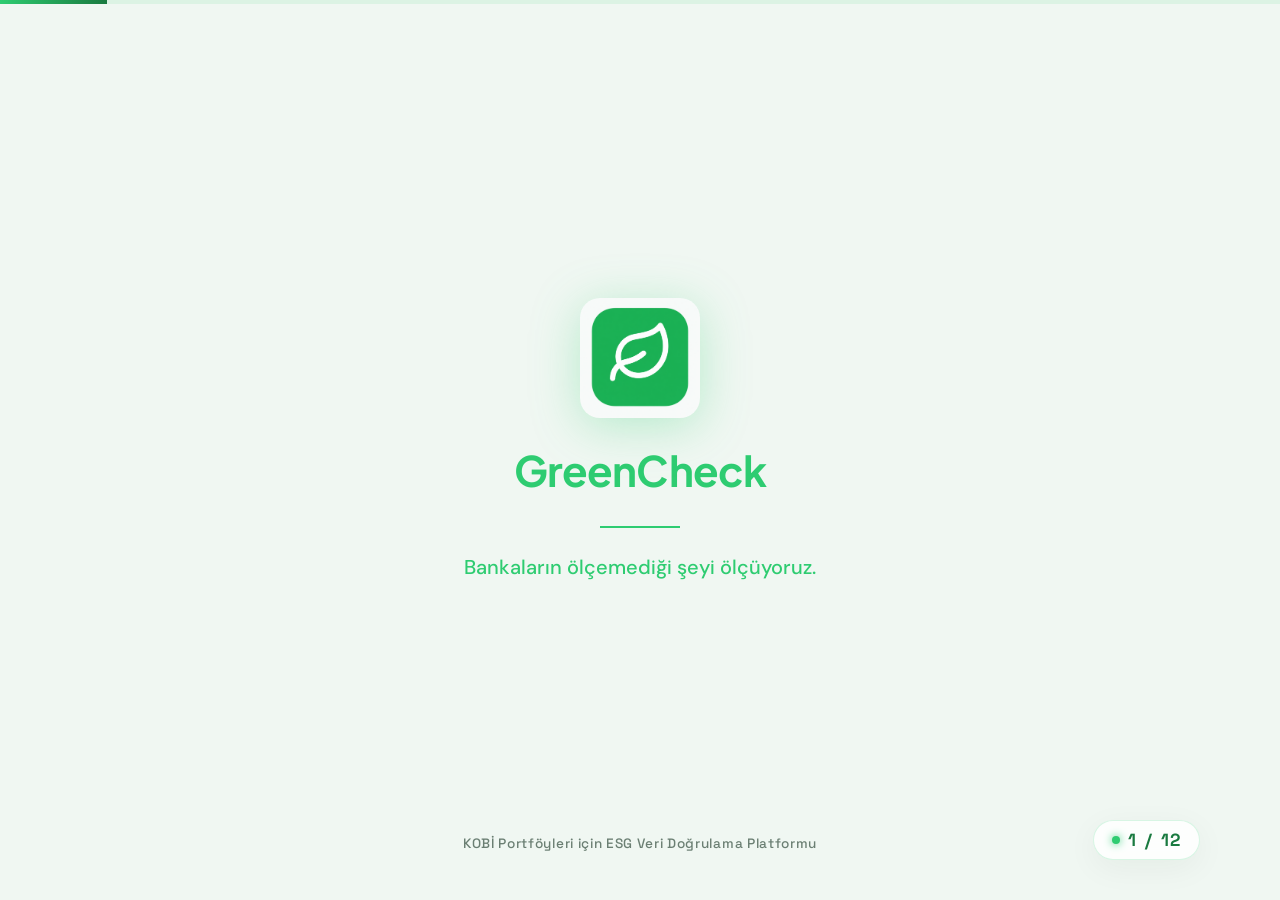
==== commit 661c3a74: "feat: yeni türkçe sunum tamamlandı" ====
--- a/index.html
+++ b/index.html
@@ -1,562 +1,694 @@
 <!DOCTYPE html>
-<html lang="en">
+<html lang="tr">
+
 <head>
   <meta charset="UTF-8">
   <meta name="viewport" content="width=device-width, initial-scale=1.0">
-  <title>GreenCheck Pitch Deck — TRUK Accelerator</title>
-  <meta name="description" content="Interactive browser-based pitch deck for GreenCheck, a B2B SaaS startup. Prepared for the TRUK Accelerator interview.">
+  <title>GreenCheck</title>
   <link rel="stylesheet" href="style.css">
 </head>
+
 <body>
-  
-  <!-- Presentation Wrapper -->
+
   <div class="deck-container">
-    
-    <!-- Top Progress Indicator -->
+
     <div class="progress-bar-container">
       <div class="progress-bar"></div>
     </div>
-    
-    <!-- Keyboard Navigation Guide -->
-    <!-- Removed Keyboard Guide -->
-    
-    <!-- Slide Counter -->
+
     <div class="slide-counter">
       <span id="counter-current">1</span> / <span id="counter-total">12</span>
     </div>
-    
-    <!-- Slide 1 -->
+
+    <!-- Slide 1 — Kapak -->
     <div id="slide-1" class="slide active slide-cover">
       <div class="cover-content">
         <img src="logo.png" alt="GreenCheck" class="cover-logo">
         <h1 class="cover-title">GreenCheck</h1>
         <div class="cover-separator"></div>
-        <p class="cover-tagline">Banks can't measure what they can't afford to audit. We fix that.</p>
+        <p class="cover-tagline">Bankaların ölçemediği şeyi ölçüyoruz.</p>
       </div>
       <div class="cover-footer">
-        TRUK Accelerator — May 2026
-      </div>
-    </div>
-    
-    <!-- Slide 2 -->
-    <div id="slide-2" class="slide">
-      <div class="slide-header">
-        <h1 class="slide-title problem-title">The Problem</h1>
-        <p class="problem-lead">Banks must measure SME sustainability by law — but can't afford to.</p>
-      </div>
-      <div class="slide-content problem-content">
-        <ul class="problem-bullets">
-          <li>
-            <span class="bullet-number">01</span>
-            <span class="bullet-text"><strong>TCFD and ISSB regulations</strong> require banks to report SME ESG data</span>
-          </li>
-          <li>
-            <span class="bullet-number">02</span>
-            <span class="bullet-text"><strong>Traditional ESG audits</strong> cost over $1,000 per SME</span>
-          </li>
-          <li>
-            <span class="bullet-number">03</span>
-            <span class="bullet-text">A bank with 10,000 SMEs faces <strong>$10M+ in audit costs</strong> — impossible</span>
-          </li>
-        </ul>
-        
-        <div class="problem-evidence">
-          <div class="evidence-card">
-            <span class="evidence-source">NATWEST — 2023 CLIMATE REPORT</span>
-            <p class="evidence-text">"SME data gap explicitly acknowledged"</p>
-            <p class="evidence-detail">NatWest formally identified reliable SME emissions data as one of the biggest barriers to portfolio-level climate risk assessment.</p>
-          </div>
-          <div class="evidence-card">
-            <span class="evidence-source">LLOYDS — 2023 SUSTAINABILITY METRICS</span>
-            <p class="evidence-text">"Insufficient Scope 3 data limits portfolio risk visibility"</p>
-            <p class="evidence-detail">Lloyds explicitly reported insufficient data in specific sectors as a barrier to accurate Scope 3 emissions measurement.</p>
-          </div>
-          <div class="evidence-card">
-            <span class="evidence-source">BARCLAYS & UK GOVERNMENT — SCOPE 3 CONSULTATION</span>
-            <p class="evidence-text">"SME data bottleneck formally reported in Scope 3 consultations"</p>
-            <p class="evidence-detail">Barclays joined the Perseus programme to address the SME data gap and formally reported this bottleneck in the UK government's Scope 3 Call for Evidence.</p>
-          </div>
-        </div>
-      </div>
-    </div>
-    
-    <!-- Slide 3 -->
-    <div id="slide-3" class="slide">
-      <div class="slide-header">
-        <h1 class="slide-title whynow-title">Why Now?</h1>
-      </div>
-      <div class="slide-content whynow-content">
-        <div class="whynow-columns">
-          
-          <!-- Left Column: Regulatory Pressure -->
-          <div class="whynow-column">
-            <h3 class="whynow-col-title">Regulatory Pressure</h3>
-            <ul class="whynow-list">
-              <li>
-                <p><strong>TCFD compliance</strong> is already mandatory for large UK financial institutions</p>
-              </li>
-              <li>
-                <p><strong>ISSB Scope 3</strong> reporting requirements are expanding globally</p>
-              </li>
-              <li>
-                <p>Turkey: Banks must deploy <span class="highlight-stat">$3.15B</span> green transformation fund — but have no measurement infrastructure</p>
-              </li>
-            </ul>
-          </div>
-          
-          <!-- Right Column: Market Opportunity -->
-          <div class="whynow-column">
-            <h3 class="whynow-col-title">Market Opportunity</h3>
-            <ul class="whynow-list">
-              <li>
-                <p>ESG data verification market grows <span class="highlight-stat">$4.09B</span> by 2030</p>
-              </li>
-              <li>
-                <p>Annual growth rate: <span class="highlight-stat">29.2%</span> — driven by regulation, not trend</p>
-              </li>
-              <li>
-                <p>Turkey: <span class="highlight-stat">3.92M</span> registered SMEs, zero ESG measurement infrastructure today</p>
-              </li>
-            </ul>
-          </div>
-          
-        </div>
-      </div>
-    </div>
-    
-    <!-- Slide 4 -->
-    <div id="slide-4" class="slide">
-      <div class="slide-header">
-        <h1 class="slide-title solution-title">Our Solution</h1>
-      </div>
-      <div class="slide-content solution-content">
-        <div class="solution-intro">
-          <h3 class="solution-hero">"We turn banks' existing field staff into digital ESG verifiers — <span class="no-wrap">no new hires, no new departments."</span></h3>
-          <p class="solution-desc">
-            GreenCheck embeds into existing bank operations. When an SME applies for credit, the nearest field officer completes a structured 5-10 minute ESG checklist during their regular visit. <strong>GPS-verified. Photo-evidenced. Instantly scored.</strong>
-          </p>
-        </div>
-        
-        <div class="solution-comparison">
-          <!-- BEFORE Box -->
-          <div class="comparison-box before-box">
-            <span class="box-badge">BEFORE</span>
-            <div class="box-metrics">
-              <div class="metric-item">
-                <span class="metric-label">Who</span>
-                <span class="metric-val">External auditor</span>
-              </div>
-              <div class="metric-item">
-                <span class="metric-label">Cost</span>
-                <span class="metric-val">$1,000+ <small>/ SME</small></span>
-              </div>
-              <div class="metric-item">
-                <span class="metric-label">Timeline</span>
-                <span class="metric-val">Weeks of delay</span>
-              </div>
+        KOBİ Portföyleri için ESG Veri Doğrulama Platformu
+      </div>
+    </div>
+
+    <!-- Slide 2 — Problem -->
+    <div id="slide-2" class="slide" style="display:flex;flex-direction:column;justify-content:center;align-items:stretch;padding:60px 80px;box-sizing:border-box;overflow:hidden;padding-top:50px;">
+      <h1 class="slide-title">Problem</h1>
+      <p
+        style="font-family:'DM Sans',sans-serif;font-size:17px;color:#0D1F14;max-width:680px;margin-bottom:20px;line-height:1.6;text-align:left;margin-left:0;">
+        Bankalar, kredi verdikleri KOBİ'lerin sürdürülebilirlik verilerini yasal olarak ölçmek zorunda.
+        Ama bunu yapmanın mevcut yolu yapısal olarak karşılanamaz.
+      </p>
+      <div style="display:flex;flex-direction:column;gap:0;margin-bottom:16px;">
+        <div style="display:flex;gap:16px;align-items:flex-start;margin-bottom:14px;">
+          <span
+            style="font-family:'Space Grotesk',sans-serif;font-size:22px;color:#2ECC71;font-weight:700;min-width:40px;line-height:1.3;">01</span>
+          <span style="font-family:'DM Sans',sans-serif;font-size:16px;color:#0D1F14;line-height:1.6;">TCFD ve ISSB
+            düzenlemeleri bankaların KOBİ'lere ait ESG verilerini raporlamasını zorunlu kılıyor</span>
+        </div>
+        <div style="display:flex;gap:16px;align-items:flex-start;margin-bottom:14px;">
+          <span
+            style="font-family:'Space Grotesk',sans-serif;font-size:22px;color:#2ECC71;font-weight:700;min-width:40px;line-height:1.3;">02</span>
+          <span style="font-family:'DM Sans',sans-serif;font-size:16px;color:#0D1F14;line-height:1.6;">Geleneksel ESG
+            denetimi KOBİ başına <strong>1.000 dolar ve üzeri</strong> maliyet çıkarıyor</span>
+        </div>
+        <div style="display:flex;gap:16px;align-items:flex-start;">
+          <span
+            style="font-family:'Space Grotesk',sans-serif;font-size:22px;color:#2ECC71;font-weight:700;min-width:40px;line-height:1.3;">03</span>
+          <span style="font-family:'DM Sans',sans-serif;font-size:16px;color:#0D1F14;line-height:1.6;">10.000 KOBİ
+            portföyü olan bir banka için bu <strong>10 milyon dolarlık denetim maliyeti</strong> — finansal olarak
+            sürdürülemez</span>
+        </div>
+      </div>
+      <hr style="border:none;border-top:1px solid rgba(46,204,113,0.2);margin:14px 0;">
+      <h2
+        style="font-family:'Plus Jakarta Sans',sans-serif;font-size:18px;color:#2ECC71;font-weight:700;margin-bottom:12px;">
+        Peki Bankalar Şu An Ne Yapıyor?</h2>
+      <div style="display:flex;flex-direction:column;gap:8px;margin-bottom:16px;">
+        <div style="font-family:'DM Sans',sans-serif;font-size:15px;color:#0D1F14;line-height:1.6;text-align:left;">
+          <span style="color:#2ECC71;font-weight:700;">→</span> <strong>Büyük şirketleri ölçüyorlar</strong> — EcoVadis
+          gibi pahalı çözümlerle sadece kurumsal şirketleri kapsayabiliyorlar
+        </div>
+        <div style="font-family:'DM Sans',sans-serif;font-size:15px;color:#0D1F14;line-height:1.6;text-align:left;">
+          <span style="color:#2ECC71;font-weight:700;">→</span> <strong>KOBİ'leri atlıyorlar</strong> — KOBİ
+          portföylerinde tahmini verilerle yasal yükümlülüklerini geçiştiriyorlar
+        </div>
+        <div style="font-family:'DM Sans',sans-serif;font-size:15px;color:#0D1F14;line-height:1.6;text-align:left;">
+          <span style="color:#2ECC71;font-weight:700;">→</span> <strong>Yeşil fonları kullanamıyorlar</strong> —
+          Türkiye'de 3,15 milyar dolarlık yeşil dönüşüm fonu var ama KOBİ'lere aktarılamıyor
+        </div>
+      </div>
+      <div style="display:flex;gap:16px;">
+        <div style="flex:1;border-left:4px solid #2ECC71;background:#ffffff;padding:12px 16px;border-radius:8px;">
+          <div
+            style="font-size:11px;color:#2ECC71;font-weight:700;text-transform:uppercase;margin-bottom:6px;letter-spacing:0.04em;">
+            NATWEST — 2023 İKLİM RAPORU</div>
+          <div style="font-size:14px;font-weight:700;color:#0D1F14;line-height:1.4;">KOBİ veri eksikliği resmi olarak
+            belgelendi</div>
+        </div>
+        <div style="flex:1;border-left:4px solid #2ECC71;background:#ffffff;padding:12px 16px;border-radius:8px;">
+          <div
+            style="font-size:11px;color:#2ECC71;font-weight:700;text-transform:uppercase;margin-bottom:6px;letter-spacing:0.04em;">
+            LLOYDS — 2023 SÜRDÜRÜLEBİLİRLİK METRİKLERİ</div>
+          <div style="font-size:14px;font-weight:700;color:#0D1F14;line-height:1.4;">Kapsam 3 verilerindeki yetersizlik
+            portföy risk görünürlüğünü kısıtlıyor</div>
+        </div>
+        <div style="flex:1;border-left:4px solid #2ECC71;background:#ffffff;padding:12px 16px;border-radius:8px;">
+          <div
+            style="font-size:11px;color:#2ECC71;font-weight:700;text-transform:uppercase;margin-bottom:6px;letter-spacing:0.04em;">
+            BARCLAYS &amp; İNGİLİZ HÜKÜMETİ</div>
+          <div style="font-size:14px;font-weight:700;color:#0D1F14;line-height:1.4;">KOBİ veri darboğazı resmi olarak
+            raporlandı</div>
+        </div>
+      </div>
+    </div>
+
+    <!-- Slide 3 — Neden Şimdi? -->
+    <div id="slide-3" class="slide" style="display:flex;flex-direction:column;justify-content:center;align-items:stretch;padding:50px 80px;box-sizing:border-box;overflow:hidden;">
+
+      <!-- Başlık -->
+      <h1 class="slide-title">Neden Şimdi?</h1>
+
+      <!-- İki Sütun -->
+      <div style="display:flex;gap:60px;align-items:flex-start;">
+
+        <!-- Sol Sütun: Düzenleyici Baskı -->
+        <div style="flex:1;display:flex;flex-direction:column;gap:20px;">
+          <h2 style="font-family:'Plus Jakarta Sans',sans-serif;font-size:18px;font-weight:700;color:#2ECC71;margin:0 0 4px 0;">Düzenleyici Baskı</h2>
+
+          <!-- Madde 1 -->
+          <div style="display:flex;gap:12px;align-items:flex-start;">
+            <span style="color:#2ECC71;font-weight:700;font-size:16px;line-height:1.7;flex-shrink:0;">•</span>
+            <span style="font-family:'DM Sans',sans-serif;font-size:14px;color:#0D1F14;line-height:1.7;"><strong>TCFD uyumluluğu</strong> İngiltere'deki büyük finans kurumları için zaten zorunlu</span>
+          </div>
+
+          <!-- Madde 2 -->
+          <div style="display:flex;gap:12px;align-items:flex-start;">
+            <span style="color:#2ECC71;font-weight:700;font-size:16px;line-height:1.7;flex-shrink:0;">•</span>
+            <span style="font-family:'DM Sans',sans-serif;font-size:14px;color:#0D1F14;line-height:1.7;"><strong>ISSB Kapsam 3</strong> raporlama gereksinimleri küresel olarak genişliyor</span>
+          </div>
+
+          <!-- Madde 3 -->
+          <div style="display:flex;gap:12px;align-items:flex-start;">
+            <span style="color:#2ECC71;font-weight:700;font-size:16px;line-height:1.7;flex-shrink:0;">•</span>
+            <span style="font-family:'DM Sans',sans-serif;font-size:14px;color:#0D1F14;line-height:1.7;">Türkiye: Bankalar <span style="font-family:'Space Grotesk',sans-serif;font-size:22px;font-weight:700;color:#2ECC71;vertical-align:middle;">3,15 milyar dolar</span>lık yeşil dönüşüm fonunu dağıtmak zorunda — ancak ölçüm altyapısı yok</span>
+          </div>
+        </div>
+
+        <!-- Sağ Sütun: Pazar Fırsatı -->
+        <div style="flex:1;display:flex;flex-direction:column;gap:20px;">
+          <h2 style="font-family:'Plus Jakarta Sans',sans-serif;font-size:18px;font-weight:700;color:#2ECC71;margin:0 0 4px 0;">Pazar Fırsatı</h2>
+
+          <!-- Madde 1 -->
+          <div style="display:flex;gap:12px;align-items:flex-start;">
+            <span style="color:#2ECC71;font-weight:700;font-size:16px;line-height:1.7;flex-shrink:0;">•</span>
+            <span style="font-family:'DM Sans',sans-serif;font-size:14px;color:#0D1F14;line-height:1.7;">ESG veri doğrulama pazarı 2030'a kadar <span style="font-family:'Space Grotesk',sans-serif;font-size:22px;font-weight:700;color:#2ECC71;vertical-align:middle;">4,09 milyar dolara</span> büyüyecek</span>
+          </div>
+
+          <!-- Madde 2 -->
+          <div style="display:flex;gap:12px;align-items:flex-start;">
+            <span style="color:#2ECC71;font-weight:700;font-size:16px;line-height:1.7;flex-shrink:0;">•</span>
+            <span style="font-family:'DM Sans',sans-serif;font-size:14px;color:#0D1F14;line-height:1.7;">Yıllık büyüme oranı: <span style="font-family:'Space Grotesk',sans-serif;font-size:22px;font-weight:700;color:#2ECC71;vertical-align:middle;">%29,2</span> — trendlerden değil, düzenlemelerden kaynaklanıyor</span>
+          </div>
+
+          <!-- Madde 3 -->
+          <div style="display:flex;gap:12px;align-items:flex-start;">
+            <span style="color:#2ECC71;font-weight:700;font-size:16px;line-height:1.7;flex-shrink:0;">•</span>
+            <span style="font-family:'DM Sans',sans-serif;font-size:14px;color:#0D1F14;line-height:1.7;">Türkiye'de <span style="font-family:'Space Grotesk',sans-serif;font-size:22px;font-weight:700;color:#2ECC71;vertical-align:middle;">3,92 milyon</span> kayıtlı KOBİ — bugün sıfır ESG ölçüm altyapısı</span>
+          </div>
+        </div>
+
+      </div>
+    </div>
+
+    <!-- Slide 4 — Çözüm -->
+    <div id="slide-4" class="slide" style="display:flex;flex-direction:column;justify-content:center;align-items:center;padding:50px 80px;box-sizing:border-box;overflow:hidden;">
+
+      <!-- Başlık -->
+      <h1 class="slide-title" style="align-self:flex-start;">Çözüm</h1>
+
+      <!-- Hero Cümlesi -->
+      <p style="font-family:'Plus Jakarta Sans',sans-serif;font-size:32px;font-weight:700;color:#0D1F14;max-width:700px;text-align:center;margin:0 auto 16px;line-height:1.3;">
+        Bankanın kendi saha personelini dijital ESG doğrulayıcılarına dönüştürüyoruz.
+      </p>
+
+      <!-- Açıklama Paragrafı -->
+      <p style="font-family:'DM Sans',sans-serif;font-size:15px;color:#6B7F73;max-width:620px;text-align:center;margin:0 auto 24px;line-height:1.7;">
+        GreenCheck, mevcut banka operasyonlarına entegre olur. Bir KOBİ kredi başvurusunda bulununca, en yakın saha görevlisi mevcut ziyareti sırasında 5-10 dakikalık yapılandırılmış bir ESG kontrol listesi doldurur.
+        <strong style="color:#2ECC71;">GPS doğrulamalı. Fotoğraf kanıtlı. Anında skorlanmış.</strong>
+      </p>
+
+      <!-- Analoji Kutusu -->
+      <div style="background:#ffffff;border-left:4px solid #2ECC71;padding:16px 24px;border-radius:8px;max-width:620px;margin:0 auto 28px;box-sizing:border-box;text-align:left;">
+        <p style="font-family:'DM Sans',sans-serif;font-size:15px;font-weight:700;color:#0D1F14;margin:0 0 6px 0;">🍽️ Bir garson gibi düşünün.</p>
+        <p style="font-family:'DM Sans',sans-serif;font-size:13px;color:#6B7F73;margin:0;line-height:1.6;">Garson siparişinizi alır ve yemeği getirir — ama mutfağı asla yönetmez. GreenCheck ESG verisini teslim eder — ama kredi kararını asla vermez. Tüm yasal sorumluluk bankaya aittir.</p>
+      </div>
+
+      <!-- Önce / Sonra Karşılaştırması -->
+      <div style="display:flex;gap:24px;width:100%;max-width:620px;margin:0 auto;">
+
+        <!-- ÖNCE Kutusu -->
+        <div style="flex:1;background:#FFF5F5;border-left:4px solid #FF6B6B;padding:16px 24px;border-radius:8px;">
+          <span style="font-family:'Space Grotesk',sans-serif;font-size:11px;font-weight:700;letter-spacing:0.08em;background:rgba(255,107,107,0.12);color:#C0392B;padding:3px 10px;border-radius:6px;display:inline-block;margin-bottom:14px;">ÖNCE</span>
+          <div style="display:flex;flex-direction:column;gap:10px;">
+            <div style="display:grid;grid-template-columns:80px 1fr;align-items:baseline;border-bottom:1px dashed rgba(13,31,20,0.08);padding-bottom:8px;">
+              <span style="font-family:'DM Sans',sans-serif;font-size:12px;color:#6B7F73;">Kim</span>
+              <span style="font-family:'Space Grotesk',sans-serif;font-size:15px;font-weight:700;color:#7F8C8D;">Dış denetçi</span>
             </div>
-          </div>
-          
-          <!-- AFTER Box -->
-          <div class="comparison-box after-box">
-            <span class="box-badge">AFTER WITH GREENCHECK</span>
-            <div class="box-metrics">
-              <div class="metric-item">
-                <span class="metric-label">Who</span>
-                <span class="metric-val">Bank's own field officer</span>
-              </div>
-              <div class="metric-item">
-                <span class="metric-label">Cost</span>
-                <span class="metric-val">$40-60 <small>/ SME</small></span>
-              </div>
-              <div class="metric-item">
-                <span class="metric-label">Timeline</span>
-                <span class="metric-val">Same-day result</span>
-              </div>
+            <div style="display:grid;grid-template-columns:80px 1fr;align-items:baseline;border-bottom:1px dashed rgba(13,31,20,0.08);padding-bottom:8px;">
+              <span style="font-family:'DM Sans',sans-serif;font-size:12px;color:#6B7F73;">Maliyet</span>
+              <span style="font-family:'Space Grotesk',sans-serif;font-size:15px;font-weight:700;color:#7F8C8D;">1.000+ $ <small style="font-size:11px;font-weight:400;">/ KOBİ</small></span>
             </div>
-          </div>
-        </div>
-      </div>
-    </div>
-    
-    <!-- Slide 5 -->
-    <div id="slide-5" class="slide">
-      <div class="slide-header">
-        <h1 class="slide-title how-title">How It Works</h1>
-      </div>
-      <div class="slide-content how-content">
-        <div class="process-flow">
-          
-          <!-- Step 1 -->
-          <div class="step-card">
-            <div class="step-number-watermark">01</div>
-            <div class="step-icon">🗂️</div>
-            <h3 class="step-title">Request & Assignment</h3>
-            <div class="step-subtitle">No specialist required</div>
-            <p class="step-desc">SME applies for credit. Bank officer opens GreenCheck. System assigns nearest field staff via map.</p>
-          </div>
-          
-          <div class="step-arrow">→</div>
-          
-          <!-- Step 2 -->
-          <div class="step-card">
-            <div class="step-number-watermark">02</div>
-            <div class="step-icon">📲</div>
-            <h3 class="step-title">Field Visit</h3>
-            <div class="step-subtitle">Zero extra trip needed</div>
-            <p class="step-desc">Officer visits SME during regular visit. Completes a structured yes/no checklist with photo evidence. Takes 5-10 minutes.</p>
-          </div>
-          
-          <div class="step-arrow">→</div>
-          
-          <!-- Step 3 -->
-          <div class="step-card">
-            <div class="step-number-watermark">03</div>
-            <div class="step-icon">⚡</div>
-            <h3 class="step-title">Auto Scoring</h3>
-            <div class="step-subtitle">TCFD + GRI compliant instantly</div>
-            <p class="step-desc">Data is processed instantly. GreenCheck generates a TCFD and GRI compliant sustainability profile via API.</p>
-          </div>
-          
-          <div class="step-arrow">→</div>
-          
-          <!-- Step 4 -->
-          <div class="step-card">
-            <div class="step-number-watermark">04</div>
-            <div class="step-icon">✅</div>
-            <h3 class="step-title">Decision Ready</h3>
-            <div class="step-subtitle">We never touch the credit decision</div>
-            <p class="step-desc">Standardized report delivered to credit team. GreenCheck never touches the credit decision — only the data behind it.</p>
-          </div>
-          
-        </div>
-        
-        <!-- Training Note -->
-        <div class="step-training-note">
-          <span class="note-icon">🎓</span>
-          <p class="note-text">GreenCheck's environmental engineers and financial experts provide short onboarding training to bank field staff — so anyone can complete the ESG checklist accurately from day one.</p>
-        </div>
-      </div>
-    </div>
-    
-    <!-- Slide 6 -->
-    <div id="slide-6" class="slide">
-      <div class="slide-header">
-        <h1 class="slide-title value-title">Value Proposition</h1>
-      </div>
-      <div class="slide-content value-content">
-        <div class="value-cards">
-          
-          <!-- Card 1: Cost Reduction -->
-          <div class="value-card">
-            <div class="value-icon">💸</div>
-            <h3 class="value-card-title">90% Cost Reduction</h3>
-            <div class="value-stat">$1,000+ → $40-60</div>
-            <p class="value-desc">Same legal compliance. One-tenth the cost. Per SME, every time.</p>
-          </div>
-          
-          <!-- Card 2: Zero Operational Burden -->
-          <div class="value-card">
-            <div class="value-icon">🏗️</div>
-            <h3 class="value-card-title">Zero Operational Burden</h3>
-            <div class="value-stat">0 new hires</div>
-            <p class="value-desc">Plugs into existing field visits as a minimal digital step. No new departments, no training programs.</p>
-          </div>
-          
-          <!-- Card 3: Defensible Data -->
-          <div class="value-card">
-            <div class="value-icon">🔒</div>
-            <h3 class="value-card-title">Defensible Data</h3>
-            <div class="value-stat">70/30 verification</div>
-            <p class="value-desc">70% bank personnel input, 30% secondary source. 15%+ deviation triggers manual review. Regulator-ready.</p>
-          </div>
-        </div>
-      </div>
-    </div>
-    
-    <!-- Slide 7 -->
-    <div id="slide-7" class="slide">
-      <div class="slide-header">
-        <h1 class="slide-title comp-title">Competitive Landscape</h1>
-      </div>
-      <div class="slide-content comp-content">
-        <table class="comp-table">
-          <thead>
-            <tr>
-              <th>Feature</th>
-              <th>EcoVadis</th>
-              <th>Sustainalytics</th>
-              <th>MSCI ESG</th>
-              <th class="greencheck-cell-header">GreenCheck</th>
-            </tr>
-          </thead>
-          <tbody>
-            <tr>
-              <td class="feature-name">SME-Scale Field Operations</td>
-              <td><span class="icon-cross">❌</span></td>
-              <td><span class="icon-cross">❌</span></td>
-              <td><span class="icon-cross">❌</span></td>
-              <td class="greencheck-cell"><span class="icon-check">✅</span></td>
-            </tr>
-            <tr>
-              <td class="feature-name">Mobile Data Collection</td>
-              <td><span class="icon-cross">❌</span></td>
-              <td><span class="icon-cross">❌</span></td>
-              <td><span class="icon-cross">❌</span></td>
-              <td class="greencheck-cell"><span class="icon-check">✅</span></td>
-            </tr>
-            <tr>
-              <td class="feature-name">GPS + Photo Verification</td>
-              <td><span class="icon-cross">❌</span></td>
-              <td><span class="icon-cross">❌</span></td>
-              <td><span class="icon-cross">❌</span></td>
-              <td class="greencheck-cell"><span class="icon-check">✅</span></td>
-            </tr>
-            <tr>
-              <td class="feature-name">Bank Staff Integration</td>
-              <td><span class="icon-cross">❌</span></td>
-              <td><span class="icon-cross">❌</span></td>
-              <td><span class="icon-cross">❌</span></td>
-              <td class="greencheck-cell"><span class="icon-check">✅</span></td>
-            </tr>
-            <tr class="cost-row">
-              <td class="feature-name">Cost Per Assessment</td>
-              <td class="other-cost">$500-2,000</td>
-              <td class="other-cost">$800+</td>
-              <td class="other-cost">$1,000+</td>
-              <td class="greencheck-cell greencheck-cost">$40-60</td>
-            </tr>
-          </tbody>
-        </table>
-        
-        <p class="comp-summary">"Built from the ground up for SME-scale. Others weren't."</p>
-      </div>
-    </div>
-    
-    <!-- Slide 8 -->
-    <div id="slide-8" class="slide">
-      <div class="slide-header">
-        <h1 class="slide-title model-title">Business Model</h1>
-      </div>
-      <div class="slide-content model-content">
-        <div class="model-phases">
-          
-          <!-- Phase 1 Card -->
-          <div class="phase-card phase-1-card">
-            <span class="phase-label">Phase 1 — Now</span>
-            <h3 class="phase-title">Transaction-Based</h3>
-            <span class="phase-timeline">Months 6-12 post MVP</span>
-            <p class="phase-desc">Bank pays per verified SME report. Simple, no commitment required. Easy first contract.</p>
-            <div class="phase-price">$40-60 <small>per assessment</small></div>
-          </div>
-          
-          <!-- Phase 2 Card -->
-          <div class="phase-card phase-2-card">
-            <span class="phase-label">Phase 2 — Scale</span>
-            <h3 class="phase-title">Annual SaaS</h3>
-            <span class="phase-timeline">Months 12-18</span>
-            <p class="phase-desc">Portfolio-based flat annual license. Bank pays once for unlimited assessments within their SME portfolio.</p>
-            <div class="phase-price">Annual contract <small>per portfolio</small></div>
-          </div>
-          
-        </div>
-        
-        <!-- Unit Economics Bar -->
-        <div class="unit-economics">
-          <div class="economics-header">Unit Economics</div>
-          <div class="economics-row">
-            <div class="economics-stat">
-              <span class="econ-val">~$8-12</span>
-              <span class="econ-label">Cost to serve per assessment</span>
+            <div style="display:grid;grid-template-columns:80px 1fr;align-items:baseline;">
+              <span style="font-family:'DM Sans',sans-serif;font-size:12px;color:#6B7F73;">Süre</span>
+              <span style="font-family:'Space Grotesk',sans-serif;font-size:15px;font-weight:700;color:#7F8C8D;">Haftalar</span>
             </div>
-            <div class="economics-divider"></div>
-            <div class="economics-stat">
-              <span class="econ-val">~70%+</span>
-              <span class="econ-label">Gross profit margin</span>
+          </div>
+        </div>
+
+        <!-- SONRA Kutusu -->
+        <div style="flex:1;background:#E8F5EE;border-left:4px solid #2ECC71;padding:16px 24px;border-radius:8px;">
+          <span style="font-family:'Space Grotesk',sans-serif;font-size:11px;font-weight:700;letter-spacing:0.08em;background:rgba(46,204,113,0.15);color:#1A7A40;padding:3px 10px;border-radius:6px;display:inline-block;margin-bottom:14px;">GREENCHECK İLE</span>
+          <div style="display:flex;flex-direction:column;gap:10px;">
+            <div style="display:grid;grid-template-columns:80px 1fr;align-items:baseline;border-bottom:1px dashed rgba(46,204,113,0.2);padding-bottom:8px;">
+              <span style="font-family:'DM Sans',sans-serif;font-size:12px;color:#6B7F73;">Kim</span>
+              <span style="font-family:'Space Grotesk',sans-serif;font-size:15px;font-weight:700;color:#1A7A40;">Saha görevlisi</span>
             </div>
-            <div class="economics-divider"></div>
-            <div class="economics-stat">
-              <span class="econ-val">$20K-30K</span>
-              <span class="econ-label">First contract ARR target (500 SMEs)</span>
+            <div style="display:grid;grid-template-columns:80px 1fr;align-items:baseline;border-bottom:1px dashed rgba(46,204,113,0.2);padding-bottom:8px;">
+              <span style="font-family:'DM Sans',sans-serif;font-size:12px;color:#6B7F73;">Maliyet</span>
+              <span style="font-family:'Space Grotesk',sans-serif;font-size:20px;font-weight:700;color:#2ECC71;">40-60 $ <small style="font-size:11px;font-weight:400;color:#1A7A40;">/ KOBİ</small></span>
             </div>
-          </div>
-        </div>
-      </div>
-    </div>
-    
-    <!-- Slide 9 -->
-    <div id="slide-9" class="slide">
-      <div class="slide-header">
-        <h1 class="slide-title traction-title">Traction</h1>
-      </div>
-      <div class="slide-content traction-content">
-        <div class="traction-columns">
-          
-          <!-- Left Column: Achieved -->
-          <div class="traction-column achieved-col">
-            <h3 class="traction-col-title">ACHIEVED</h3>
-            <div class="traction-items">
-              
-              <!-- Item 1 -->
-              <div class="achieved-card">
-                <span class="achieved-icon">✅</span>
-                <div class="achieved-body">
-                  <h4 class="achieved-card-title">TÜBİTAK 1812 BiGG Program — Pre-Selection</h4>
-                  <p class="achieved-card-desc">Received pre-selection from Turkey's most competitive early-stage startup program.</p>
-                </div>
-              </div>
-              
-              <!-- Item 2 -->
-              <div class="achieved-card">
-                <span class="achieved-icon">✅</span>
-                <div class="achieved-body">
-                  <h4 class="achieved-card-title">Backend In Final Development</h4>
-                  <p class="achieved-card-desc">Core infrastructure nearly complete. Robust backend architecture built from the ground up, production-ready in weeks.</p>
-                </div>
-              </div>
-              
+            <div style="display:grid;grid-template-columns:80px 1fr;align-items:baseline;">
+              <span style="font-family:'DM Sans',sans-serif;font-size:12px;color:#6B7F73;">Süre</span>
+              <span style="font-family:'Space Grotesk',sans-serif;font-size:15px;font-weight:700;color:#1A7A40;">Aynı gün sonuç</span>
             </div>
           </div>
-          
-          <!-- Right Column: Next Milestones -->
-          <div class="traction-column milestones-col">
-            <h3 class="traction-col-title">NEXT MILESTONES</h3>
-            <div class="milestone-items">
-              
-              <!-- Milestone 1 -->
-              <div class="milestone-item">
-                <div class="milestone-left">
-                  <span class="milestone-icon">🎯</span>
-                  <span class="milestone-title">MVP Complete</span>
-                </div>
-                <div class="milestone-date">Q3 2026</div>
-              </div>
-              
-              <!-- Milestone 2 -->
-              <div class="milestone-item">
-                <div class="milestone-left">
-                  <span class="milestone-icon">🎯</span>
-                  <span class="milestone-title">First Paid Pilot</span>
-                </div>
-                <div class="milestone-date">Q4 2026</div>
-              </div>
-              
-            </div>
-          </div>
-          
-        </div>
-      </div>
-    </div>
-    
-    <!-- Slide 10 -->
-    <div id="slide-10" class="slide">
-      <div class="slide-header">
-        <h1 class="slide-title team-title">Team</h1>
-      </div>
-      <div class="slide-content team-content">
-        <div class="team-cards">
-          
-          <!-- Member 1 -->
-          <div class="team-card">
-            <img src="ugur.png" class="member-photo" alt="Uğur Berktaş">
-            <h3 class="member-name">Uğur Berktaş</h3>
-            <span class="member-role">CO-FOUNDER & CEO</span>
-            <p class="member-bio">Banking infrastructure background (Intertech). Leads technical management, DevOps and system architecture. Ensures the platform is built to bank-grade standards.</p>
-          </div>
-          
-          <!-- Member 2 -->
-          <div class="team-card">
-            <img src="ferhat.png" class="member-photo" alt="Ferhat Bilgiç">
-            <h3 class="member-name">Ferhat Bilgiç</h3>
-            <span class="member-role">CO-FOUNDER & CTO</span>
-            <p class="member-bio">Owns the core platform architecture, backend systems and all integrations. Responsible for the secure data pipeline between field mobile app and bank reporting panel.</p>
-          </div>
-          
-          <!-- Member 3 -->
-          <div class="team-card">
-            <img src="ilaynur.png" class="member-photo" alt="İlaynur Çoban">
-            <h3 class="member-name">İlaynur Çoban</h3>
-            <span class="member-role">CO-FOUNDER & CCO</span>
-            <p class="member-bio">Drives external vision, investor relations and international business development. Leads UK market entry communication strategy.</p>
-          </div>
-          
-        </div>
-        
-        <p class="team-why-us">
-          "Why us? We are building GreenCheck because we saw the problem firsthand — not because ESG is trending."
-        </p>
-      </div>
-    </div>
-    
-    <!-- Slide 11 -->
-    <div id="slide-11" class="slide">
-      <div class="slide-header">
-        <h1 class="slide-title truk-title">What We Want from TRUK</h1>
-      </div>
-      <div class="slide-content truk-content">
-        <div class="truk-columns">
-          
-          <!-- Left Column: What We're Looking For -->
-          <div class="truk-column looking-col">
-            <h3 class="truk-col-title">WHAT WE'RE LOOKING FOR</h3>
-            <div class="truk-items">
-              <div class="truk-item grey-item">
-                <span class="truk-arrow-icon">→</span>
-                <p class="truk-text">Access to <strong>DenizBank's SME network</strong> for pilot design</p>
-              </div>
-              <div class="truk-item grey-item">
-                <span class="truk-arrow-icon">→</span>
-                <p class="truk-text">Regulatory navigation support (<strong>BDDK and CMB</strong> compliance)</p>
-              </div>
-              <div class="truk-item grey-item">
-                <span class="truk-arrow-icon">→</span>
-                <p class="truk-text">Introduction to <strong>UK-based fintech partners</strong> for market entry</p>
-              </div>
-              <div class="truk-item grey-item">
-                <span class="truk-arrow-icon">→</span>
-                <p class="truk-text">Mentorship on <strong>B2B enterprise sales cycles</strong></p>
-              </div>
-            </div>
-          </div>
-          
-          <!-- Right Column: What We Bring to TRUK -->
-          <div class="truk-column bringing-col">
-            <h3 class="truk-col-title">WHAT WE BRING TO TRUK</h3>
-            <div class="truk-items">
-              <div class="truk-item green-item">
-                <span class="truk-arrow-icon">→</span>
-                <p class="truk-text"><strong>First-mover</strong> in Turkey's SME ESG data infrastructure</p>
-              </div>
-              <div class="truk-item green-item">
-                <span class="truk-arrow-icon">→</span>
-                <p class="truk-text"><strong>TÜBİTAK-validated</strong> technical foundation</p>
-              </div>
-              <div class="truk-item green-item">
-                <span class="truk-arrow-icon">→</span>
-                <p class="truk-text">Clear <strong>regulatory tailwind</strong> — this is a mandate, not a bet</p>
-              </div>
-              <div class="truk-item green-item">
-                <span class="truk-arrow-icon">→</span>
-                <p class="truk-text">A team building this because the <strong>problem is real</strong></p>
-              </div>
-            </div>
-          </div>
-          
-        </div>
-      </div>
-    </div>
-    
-    <!-- Slide 12 -->
+        </div>
+
+      </div>
+    </div>
+
+    <!-- Slide 5 — Nasıl Çalışır? + Teknoloji -->
+    <div id="slide-5" class="slide" style="display:flex;flex-direction:column;justify-content:center;align-items:stretch;padding:50px 80px;box-sizing:border-box;overflow:hidden;">
+
+      <!-- Başlık -->
+      <h1 class="slide-title">Nasıl Çalışır?</h1>
+
+      <!-- 4 Kart Akışı -->
+      <div style="display:flex;flex-direction:row;gap:12px;align-items:stretch;margin-bottom:20px;">
+
+        <!-- Kart 1 -->
+        <div style="flex:1;background:#ffffff;border-radius:12px;padding:20px 16px;box-shadow:0 2px 12px rgba(0,0,0,0.06);border-top:3px solid #2ECC71;display:flex;flex-direction:column;gap:8px;position:relative;overflow:hidden;">
+          <div style="font-family:'Space Grotesk',sans-serif;font-size:36px;font-weight:700;color:#2ECC71;opacity:0.15;position:absolute;top:8px;right:12px;line-height:1;">01</div>
+          <div style="font-size:24px;line-height:1;">🗂️</div>
+          <h3 style="font-family:'Plus Jakarta Sans',sans-serif;font-size:15px;font-weight:700;color:#0D1F14;margin:0;">Talep ve Atama</h3>
+          <p style="font-family:'DM Sans',sans-serif;font-size:13px;color:#6B7F73;line-height:1.6;margin:0;flex-grow:1;">KOBİ kredi başvurusu yapar. Banka yetkilisi GreenCheck'i açar. Sistem harita üzerinden en yakın saha personeline görev atar.</p>
+          <span style="font-family:'DM Sans',sans-serif;font-size:12px;font-style:italic;color:#2ECC71;">Uzman gerekmez</span>
+        </div>
+
+        <!-- Ok -->
+        <div style="display:flex;align-items:center;font-size:24px;color:#2ECC71;flex-shrink:0;">→</div>
+
+        <!-- Kart 2 -->
+        <div style="flex:1;background:#ffffff;border-radius:12px;padding:20px 16px;box-shadow:0 2px 12px rgba(0,0,0,0.06);border-top:3px solid #2ECC71;display:flex;flex-direction:column;gap:8px;position:relative;overflow:hidden;">
+          <div style="font-family:'Space Grotesk',sans-serif;font-size:36px;font-weight:700;color:#2ECC71;opacity:0.15;position:absolute;top:8px;right:12px;line-height:1;">02</div>
+          <div style="font-size:24px;line-height:1;">📲</div>
+          <h3 style="font-family:'Plus Jakarta Sans',sans-serif;font-size:15px;font-weight:700;color:#0D1F14;margin:0;">Saha Ziyareti</h3>
+          <p style="font-family:'DM Sans',sans-serif;font-size:13px;color:#6B7F73;line-height:1.6;margin:0;flex-grow:1;">Görevli mevcut ziyareti sırasında KOBİ'yi ziyaret eder. Evet/hayır kontrol listesini fotoğraf kanıtıyla doldurur. 5-10 dakika sürer.</p>
+          <span style="font-family:'DM Sans',sans-serif;font-size:12px;font-style:italic;color:#2ECC71;">Ekstra ziyaret gerekmez</span>
+        </div>
+
+        <!-- Ok -->
+        <div style="display:flex;align-items:center;font-size:24px;color:#2ECC71;flex-shrink:0;">→</div>
+
+        <!-- Kart 3 -->
+        <div style="flex:1;background:#ffffff;border-radius:12px;padding:20px 16px;box-shadow:0 2px 12px rgba(0,0,0,0.06);border-top:3px solid #2ECC71;display:flex;flex-direction:column;gap:8px;position:relative;overflow:hidden;">
+          <div style="font-family:'Space Grotesk',sans-serif;font-size:36px;font-weight:700;color:#2ECC71;opacity:0.15;position:absolute;top:8px;right:12px;line-height:1;">03</div>
+          <div style="font-size:24px;line-height:1;">⚡</div>
+          <h3 style="font-family:'Plus Jakarta Sans',sans-serif;font-size:15px;font-weight:700;color:#0D1F14;margin:0;">Otomatik Skorlama</h3>
+          <p style="font-family:'DM Sans',sans-serif;font-size:13px;color:#6B7F73;line-height:1.6;margin:0;flex-grow:1;">Veriler anında işlenir. GreenCheck otomatik olarak TCFD ve GRI uyumlu sürdürülebilirlik profili oluşturur.</p>
+          <span style="font-family:'DM Sans',sans-serif;font-size:12px;font-style:italic;color:#2ECC71;">Saniyeler içinde rapor</span>
+        </div>
+
+        <!-- Ok -->
+        <div style="display:flex;align-items:center;font-size:24px;color:#2ECC71;flex-shrink:0;">→</div>
+
+        <!-- Kart 4 -->
+        <div style="flex:1;background:#ffffff;border-radius:12px;padding:20px 16px;box-shadow:0 2px 12px rgba(0,0,0,0.06);border-top:3px solid #2ECC71;display:flex;flex-direction:column;gap:8px;position:relative;overflow:hidden;">
+          <div style="font-family:'Space Grotesk',sans-serif;font-size:36px;font-weight:700;color:#2ECC71;opacity:0.15;position:absolute;top:8px;right:12px;line-height:1;">04</div>
+          <div style="font-size:24px;line-height:1;">✅</div>
+          <h3 style="font-family:'Plus Jakarta Sans',sans-serif;font-size:15px;font-weight:700;color:#0D1F14;margin:0;">Karar Desteği</h3>
+          <p style="font-family:'DM Sans',sans-serif;font-size:13px;color:#6B7F73;line-height:1.6;margin:0;flex-grow:1;">Standartlaştırılmış rapor kredi ekibine iletilir. GreenCheck kredi kararına hiçbir zaman müdahil olmaz.</p>
+          <span style="font-family:'DM Sans',sans-serif;font-size:12px;font-style:italic;color:#2ECC71;">Sorumluluk tamamen bankada</span>
+        </div>
+
+      </div>
+
+      <!-- Teknoloji Notu -->
+      <div style="background:#E8F5EE;border-left:4px solid #2ECC71;padding:14px 24px;border-radius:8px;margin-top:0;">
+        <span style="font-family:'DM Sans',sans-serif;font-size:13px;font-weight:700;color:#0D1F14;">🔬 Teknoloji Altyapısı: </span>
+        <span style="font-family:'DM Sans',sans-serif;font-size:12px;color:#6B7F73;line-height:1.6;">Mobil uygulama (iOS &amp; Android) + Web panel + REST API entegrasyonu. Fotoğraflar bilgisayarlı görü algoritmaları ile doğrulanır. GPS koordinatları ve zaman damgası ile manipülasyon engellenir. Veriler %70 saha girdisi + %30 ikincil kaynak ile ağırlıklandırılır. %15 üzeri sapma manuel incelemeyi tetikler.</span>
+      </div>
+
+    </div>
+
+    <!-- Slide 6 — Değer Önerisi -->
+    <div id="slide-6" class="slide" style="display:flex;flex-direction:column;justify-content:center;align-items:stretch;padding:50px 80px;box-sizing:border-box;overflow:hidden;">
+
+      <!-- Başlık -->
+      <h1 class="slide-title">Değer Önerisi</h1>
+
+      <!-- 3 Kart -->
+      <div style="display:flex;flex-direction:row;gap:20px;align-items:stretch;">
+
+        <!-- Kart 1 -->
+        <div style="flex:1;background:#ffffff;border-radius:16px;padding:28px 24px;box-shadow:0 4px 16px rgba(0,0,0,0.07);border-left:5px solid #2ECC71;display:flex;flex-direction:column;gap:12px;">
+          <div style="font-size:28px;line-height:1;">💰</div>
+          <h3 style="font-family:'Plus Jakarta Sans',sans-serif;font-size:18px;font-weight:700;color:#0D1F14;margin:0;">%90 Maliyet Tasarrufu</h3>
+          <div style="font-family:'Space Grotesk',sans-serif;font-size:32px;font-weight:700;color:#2ECC71;line-height:1.1;">1.000$ → 40-60$</div>
+          <p style="font-family:'DM Sans',sans-serif;font-size:13px;color:#6B7F73;line-height:1.6;margin:0;">KOBİ başına geleneksel denetim maliyeti 40-60 dolar bandına düşüyor. Aynı yasal uyumluluk, maliyetin onda biri.</p>
+        </div>
+
+        <!-- Kart 2 -->
+        <div style="flex:1;background:#ffffff;border-radius:16px;padding:28px 24px;box-shadow:0 4px 16px rgba(0,0,0,0.07);border-left:5px solid #2ECC71;display:flex;flex-direction:column;gap:12px;">
+          <div style="font-size:28px;line-height:1;">⚙️</div>
+          <h3 style="font-family:'Plus Jakarta Sans',sans-serif;font-size:18px;font-weight:700;color:#0D1F14;margin:0;">Sıfır Operasyonel Yük</h3>
+          <div style="font-family:'Space Grotesk',sans-serif;font-size:32px;font-weight:700;color:#2ECC71;line-height:1.1;">0 yeni personel</div>
+          <p style="font-family:'DM Sans',sans-serif;font-size:13px;color:#6B7F73;line-height:1.6;margin:0;">Yeni departman kurulmaz, yeni işe alım yapılmaz. Mevcut saha ziyaretlerine minimal bir dijital adım eklenir.</p>
+        </div>
+
+        <!-- Kart 3 -->
+        <div style="flex:1;background:#ffffff;border-radius:16px;padding:28px 24px;box-shadow:0 4px 16px rgba(0,0,0,0.07);border-left:5px solid #2ECC71;display:flex;flex-direction:column;gap:12px;">
+          <div style="font-size:28px;line-height:1;">🔒</div>
+          <h3 style="font-family:'Plus Jakarta Sans',sans-serif;font-size:18px;font-weight:700;color:#0D1F14;margin:0;">Savunulabilir Veri</h3>
+          <div style="font-family:'Space Grotesk',sans-serif;font-size:32px;font-weight:700;color:#2ECC71;line-height:1.1;">%70 / %30</div>
+          <p style="font-family:'DM Sans',sans-serif;font-size:13px;color:#6B7F73;line-height:1.6;margin:0;">%70 banka personeli girdisi, %30 ikincil kaynak doğrulaması. %15 üzeri sapma manuel incelemeyi tetikler. Regülatöre karşı savunulabilir.</p>
+        </div>
+
+      </div>
+
+      <!-- Ek Değer — KOBİ Şeffaflık Paneli -->
+      <div style="background:#E8F5EE;border-radius:12px;padding:16px 24px;margin-top:20px;display:flex;gap:16px;align-items:center;">
+        <div style="font-size:36px;flex-shrink:0;line-height:1;">📱</div>
+        <div>
+          <p style="font-family:'Plus Jakarta Sans',sans-serif;font-size:15px;font-weight:700;color:#0D1F14;margin:0 0 4px 0;">KOBİ Şeffaflık Paneli</p>
+          <p style="font-family:'DM Sans',sans-serif;font-size:13px;color:#6B7F73;margin:0;line-height:1.6;">KOBİ'ler kendi sürdürülebilirlik profillerini takip eder, zayıf oldukları alanları görür ve skorlarını geliştirerek yeşil kredilere erişim imkânı kazanır.</p>
+        </div>
+      </div>
+
+    </div>
+
+    <!-- Slide 7 — Rekabet -->
+    <div id="slide-7" class="slide" style="display:flex;flex-direction:column;justify-content:center;align-items:stretch;padding:50px 80px;box-sizing:border-box;overflow:hidden;">
+
+      <!-- Başlık -->
+      <h1 class="slide-title">Rekabet Analizi</h1>
+
+      <!-- Giriş Cümlesi -->
+      <p style="font-family:'DM Sans',sans-serif;font-size:14px;color:#6B7F73;max-width:700px;margin-bottom:24px;line-height:1.6;">
+        Mevcut ESG çözümleri büyük kurumsal şirketler için tasarlandı. KOBİ ölçeğinde saha operasyonu yürüten, banka personelini entegre eden ve bu maliyette çalışan başka bir çözüm yok.
+      </p>
+
+      <!-- Karşılaştırma Tablosu -->
+      <table style="width:100%;border-collapse:collapse;">
+        <thead>
+          <tr>
+            <th style="background:#0D1F14;color:#ffffff;font-family:'Plus Jakarta Sans',sans-serif;font-size:13px;font-weight:600;padding:12px 16px;text-align:left;">Özellik</th>
+            <th style="background:#0D1F14;color:#ffffff;font-family:'Plus Jakarta Sans',sans-serif;font-size:13px;font-weight:600;padding:12px 16px;text-align:center;">EcoVadis</th>
+            <th style="background:#0D1F14;color:#ffffff;font-family:'Plus Jakarta Sans',sans-serif;font-size:13px;font-weight:600;padding:12px 16px;text-align:center;">Sustainalytics</th>
+            <th style="background:#0D1F14;color:#ffffff;font-family:'Plus Jakarta Sans',sans-serif;font-size:13px;font-weight:600;padding:12px 16px;text-align:center;">MSCI ESG</th>
+            <th style="background:#2ECC71;color:#ffffff;font-family:'Plus Jakarta Sans',sans-serif;font-size:13px;font-weight:700;padding:12px 16px;text-align:center;">GreenCheck</th>
+          </tr>
+        </thead>
+        <tbody>
+          <!-- Satır 1 -->
+          <tr style="background:#ffffff;">
+            <td style="font-family:'DM Sans',sans-serif;font-size:13px;font-weight:600;color:#0D1F14;padding:12px 16px;text-align:left;">KOBİ Ölçekli Saha Operasyonu</td>
+            <td style="font-family:'DM Sans',sans-serif;font-size:18px;color:#FF6B6B;padding:12px 16px;text-align:center;">❌</td>
+            <td style="font-family:'DM Sans',sans-serif;font-size:18px;color:#FF6B6B;padding:12px 16px;text-align:center;">❌</td>
+            <td style="font-family:'DM Sans',sans-serif;font-size:18px;color:#FF6B6B;padding:12px 16px;text-align:center;">❌</td>
+            <td style="font-family:'DM Sans',sans-serif;font-size:18px;color:#2ECC71;padding:12px 16px;text-align:center;background:#E8F5EE;">✅</td>
+          </tr>
+          <!-- Satır 2 -->
+          <tr style="background:#F9FBFA;">
+            <td style="font-family:'DM Sans',sans-serif;font-size:13px;font-weight:600;color:#0D1F14;padding:12px 16px;text-align:left;">Mobil Veri Toplama</td>
+            <td style="font-family:'DM Sans',sans-serif;font-size:18px;color:#FF6B6B;padding:12px 16px;text-align:center;">❌</td>
+            <td style="font-family:'DM Sans',sans-serif;font-size:18px;color:#FF6B6B;padding:12px 16px;text-align:center;">❌</td>
+            <td style="font-family:'DM Sans',sans-serif;font-size:18px;color:#FF6B6B;padding:12px 16px;text-align:center;">❌</td>
+            <td style="font-family:'DM Sans',sans-serif;font-size:18px;color:#2ECC71;padding:12px 16px;text-align:center;background:#E8F5EE;">✅</td>
+          </tr>
+          <!-- Satır 3 -->
+          <tr style="background:#ffffff;">
+            <td style="font-family:'DM Sans',sans-serif;font-size:13px;font-weight:600;color:#0D1F14;padding:12px 16px;text-align:left;">GPS + Fotoğraf Doğrulama</td>
+            <td style="font-family:'DM Sans',sans-serif;font-size:18px;color:#FF6B6B;padding:12px 16px;text-align:center;">❌</td>
+            <td style="font-family:'DM Sans',sans-serif;font-size:18px;color:#FF6B6B;padding:12px 16px;text-align:center;">❌</td>
+            <td style="font-family:'DM Sans',sans-serif;font-size:18px;color:#FF6B6B;padding:12px 16px;text-align:center;">❌</td>
+            <td style="font-family:'DM Sans',sans-serif;font-size:18px;color:#2ECC71;padding:12px 16px;text-align:center;background:#E8F5EE;">✅</td>
+          </tr>
+          <!-- Satır 4 -->
+          <tr style="background:#F9FBFA;">
+            <td style="font-family:'DM Sans',sans-serif;font-size:13px;font-weight:600;color:#0D1F14;padding:12px 16px;text-align:left;">Banka Personeli Entegrasyonu</td>
+            <td style="font-family:'DM Sans',sans-serif;font-size:18px;color:#FF6B6B;padding:12px 16px;text-align:center;">❌</td>
+            <td style="font-family:'DM Sans',sans-serif;font-size:18px;color:#FF6B6B;padding:12px 16px;text-align:center;">❌</td>
+            <td style="font-family:'DM Sans',sans-serif;font-size:18px;color:#FF6B6B;padding:12px 16px;text-align:center;">❌</td>
+            <td style="font-family:'DM Sans',sans-serif;font-size:18px;color:#2ECC71;padding:12px 16px;text-align:center;background:#E8F5EE;">✅</td>
+          </tr>
+          <!-- Satır 5: Maliyet -->
+          <tr style="background:#ffffff;">
+            <td style="font-family:'DM Sans',sans-serif;font-size:13px;font-weight:600;color:#0D1F14;padding:12px 16px;text-align:left;">Değerlendirme Başına Maliyet</td>
+            <td style="font-family:'DM Sans',sans-serif;font-size:13px;color:#6B7F73;padding:12px 16px;text-align:center;">500-2.000$</td>
+            <td style="font-family:'DM Sans',sans-serif;font-size:13px;color:#6B7F73;padding:12px 16px;text-align:center;">Sadece Kurumsal</td>
+            <td style="font-family:'DM Sans',sans-serif;font-size:13px;color:#6B7F73;padding:12px 16px;text-align:center;">Sadece Kurumsal</td>
+            <td style="font-family:'DM Sans',sans-serif;font-size:15px;font-weight:700;color:#2ECC71;padding:12px 16px;text-align:center;background:#E8F5EE;">40-60$</td>
+          </tr>
+        </tbody>
+      </table>
+
+      <!-- Vurgu Cümlesi -->
+      <p style="font-family:'Plus Jakarta Sans',sans-serif;font-size:14px;font-weight:700;color:#2ECC71;text-align:center;margin-top:16px;margin-bottom:0;">
+        "KOBİ ölçeği için sıfırdan tasarlandı. Diğerleri tasarlanmadı."
+      </p>
+
+    </div>
+
+    <!-- Slide 8 — Pazar -->
+    <div id="slide-8" class="slide" style="display:flex;flex-direction:column;justify-content:center;align-items:stretch;padding:50px 80px;box-sizing:border-box;overflow:hidden;">
+
+      <!-- Başlık -->
+      <h1 class="slide-title">Pazar</h1>
+
+      <!-- Üst: 3 Büyük Rakam -->
+      <div style="display:flex;flex-direction:row;gap:20px;align-items:stretch;">
+
+        <!-- Rakam 1 -->
+        <div style="flex:1;background:#ffffff;border-radius:12px;padding:20px 24px;box-shadow:0 2px 12px rgba(0,0,0,0.06);border-top:3px solid #2ECC71;text-align:center;display:flex;flex-direction:column;gap:6px;">
+          <div style="font-family:'Space Grotesk',sans-serif;font-size:36px;font-weight:700;color:#2ECC71;line-height:1.1;">3,92 Milyon</div>
+          <div style="font-family:'DM Sans',sans-serif;font-size:13px;color:#6B7F73;">Türkiye'de Kayıtlı KOBİ</div>
+          <div style="font-family:'DM Sans',sans-serif;font-size:12px;color:#0D1F14;font-weight:600;">Bugün sıfır ESG ölçüm altyapısı</div>
+        </div>
+
+        <!-- Rakam 2 -->
+        <div style="flex:1;background:#ffffff;border-radius:12px;padding:20px 24px;box-shadow:0 2px 12px rgba(0,0,0,0.06);border-top:3px solid #2ECC71;text-align:center;display:flex;flex-direction:column;gap:6px;">
+          <div style="font-family:'Space Grotesk',sans-serif;font-size:36px;font-weight:700;color:#2ECC71;line-height:1.1;">3,15 Milyar $</div>
+          <div style="font-family:'DM Sans',sans-serif;font-size:13px;color:#6B7F73;">Türkiye Yeşil Dönüşüm Fonu</div>
+          <div style="font-family:'DM Sans',sans-serif;font-size:12px;color:#0D1F14;font-weight:600;">Dağıtılmayı bekliyor</div>
+        </div>
+
+        <!-- Rakam 3 -->
+        <div style="flex:1;background:#ffffff;border-radius:12px;padding:20px 24px;box-shadow:0 2px 12px rgba(0,0,0,0.06);border-top:3px solid #2ECC71;text-align:center;display:flex;flex-direction:column;gap:6px;">
+          <div style="font-family:'Space Grotesk',sans-serif;font-size:36px;font-weight:700;color:#2ECC71;line-height:1.1;">4,09 Milyar $</div>
+          <div style="font-family:'DM Sans',sans-serif;font-size:13px;color:#6B7F73;">Global ESG Veri Pazarı (2030)</div>
+          <div style="font-family:'DM Sans',sans-serif;font-size:12px;color:#0D1F14;font-weight:600;">%29,2 yıllık büyüme</div>
+        </div>
+
+      </div>
+
+      <!-- Ayırıcı Çizgi -->
+      <hr style="border:none;border-top:1px solid rgba(46,204,113,0.2);margin:24px 0;">
+
+      <!-- Alt: TAM / SAM / SOM -->
+      <div style="display:flex;flex-direction:row;gap:20px;align-items:stretch;">
+
+        <!-- TAM -->
+        <div style="flex:1;background:#F4F7F5;border-radius:12px;padding:20px 24px;text-align:center;display:flex;flex-direction:column;gap:8px;">
+          <div style="font-family:'Space Grotesk',sans-serif;font-size:14px;font-weight:700;color:#2ECC71;">TAM</div>
+          <div style="font-family:'Space Grotesk',sans-serif;font-size:28px;font-weight:700;color:#0D1F14;line-height:1.1;">~12 Milyar $</div>
+          <div style="font-family:'DM Sans',sans-serif;font-size:12px;color:#6B7F73;line-height:1.5;">Global KOBİ ESG veri doğrulama potansiyeli</div>
+        </div>
+
+        <!-- SAM -->
+        <div style="flex:1;background:#F4F7F5;border-radius:12px;padding:20px 24px;text-align:center;display:flex;flex-direction:column;gap:8px;">
+          <div style="font-family:'Space Grotesk',sans-serif;font-size:14px;font-weight:700;color:#2ECC71;">SAM</div>
+          <div style="font-family:'Space Grotesk',sans-serif;font-size:28px;font-weight:700;color:#0D1F14;line-height:1.1;">~1,2 Milyar $</div>
+          <div style="font-family:'DM Sans',sans-serif;font-size:12px;color:#6B7F73;line-height:1.5;">Türkiye + İngiltere odaklı banka portföyleri</div>
+        </div>
+
+        <!-- SOM -->
+        <div style="flex:1;background:#F4F7F5;border-radius:12px;padding:20px 24px;text-align:center;display:flex;flex-direction:column;gap:8px;">
+          <div style="font-family:'Space Grotesk',sans-serif;font-size:14px;font-weight:700;color:#2ECC71;">SOM</div>
+          <div style="font-family:'Space Grotesk',sans-serif;font-size:28px;font-weight:700;color:#0D1F14;line-height:1.1;">~45 Milyon $</div>
+          <div style="font-family:'DM Sans',sans-serif;font-size:12px;color:#6B7F73;line-height:1.5;">İlk 3 yılda hedeflenen pazar payı</div>
+        </div>
+
+      </div>
+
+      <!-- Büyüme Notu -->
+      <div style="background:#E8F5EE;border-left:4px solid #2ECC71;padding:12px 24px;border-radius:8px;margin-top:16px;">
+        <span style="font-family:'DM Sans',sans-serif;font-size:13px;color:#6B7F73;line-height:1.6;">📋 Bu büyüme isteğe bağlı değil — tamamen düzenleyici baskı kaynaklı. TCFD ve ISSB uyumu zorunlu hale geldikçe bankalar bu veriyi toplamak zorunda kalacak.</span>
+      </div>
+
+    </div>
+
+    <!-- Slide 9 — İş Modeli -->
+    <div id="slide-9" class="slide" style="display:flex;flex-direction:column;justify-content:center;align-items:stretch;padding:50px 80px;box-sizing:border-box;overflow:hidden;">
+
+      <!-- Başlık -->
+      <h1 class="slide-title">İş Modeli</h1>
+
+      <!-- 2 Faz Kartı -->
+      <div style="display:flex;gap:24px;align-items:stretch;">
+
+        <!-- Faz 1 -->
+        <div style="flex:1;background:#F9FBFA;border-radius:16px;padding:28px 24px;display:flex;flex-direction:column;gap:10px;">
+          <div style="font-family:'Space Grotesk',sans-serif;font-size:11px;font-weight:700;color:#2ECC71;text-transform:uppercase;letter-spacing:2px;">FAZ 1 — ŞİMDİ</div>
+          <h3 style="font-family:'Plus Jakarta Sans',sans-serif;font-size:22px;font-weight:700;color:#0D1F14;margin:0;">İşlem Bazlı</h3>
+          <div style="font-family:'DM Sans',sans-serif;font-size:12px;color:#6B7F73;">MVP sonrası 6-12. ay</div>
+          <p style="font-family:'DM Sans',sans-serif;font-size:13px;color:#6B7F73;line-height:1.6;margin:0;flex-grow:1;">Banka her doğrulanmış KOBİ raporu için ödeme yapar. Düşük taahhüt, kolay ilk sözleşme.</p>
+          <div style="margin-top:8px;">
+            <div style="font-family:'Space Grotesk',sans-serif;font-size:48px;font-weight:700;color:#2ECC71;line-height:1;">40-60$</div>
+            <div style="font-family:'DM Sans',sans-serif;font-size:12px;color:#6B7F73;margin-top:4px;">değerlendirme başına</div>
+          </div>
+        </div>
+
+        <!-- Faz 2 -->
+        <div style="flex:1;background:#E8F5EE;border-radius:16px;padding:28px 24px;border:2px solid #2ECC71;display:flex;flex-direction:column;gap:10px;">
+          <div style="font-family:'Space Grotesk',sans-serif;font-size:11px;font-weight:700;color:#2ECC71;text-transform:uppercase;letter-spacing:2px;">FAZ 2 — BÜYÜME</div>
+          <h3 style="font-family:'Plus Jakarta Sans',sans-serif;font-size:22px;font-weight:700;color:#0D1F14;margin:0;">Yıllık SaaS Lisansı</h3>
+          <div style="font-family:'DM Sans',sans-serif;font-size:12px;color:#6B7F73;">12-18. ay</div>
+          <p style="font-family:'DM Sans',sans-serif;font-size:13px;color:#6B7F73;line-height:1.6;margin:0;flex-grow:1;">Portföy bazlı sabit yıllık ücret. Banka bir kez ödeyerek tüm KOBİ portföyü için sınırsız değerlendirme alır.</p>
+          <div style="margin-top:8px;">
+            <div style="font-family:'Space Grotesk',sans-serif;font-size:48px;font-weight:700;color:#2ECC71;line-height:1;">Yıllık Sözleşme</div>
+            <div style="font-family:'DM Sans',sans-serif;font-size:12px;color:#6B7F73;margin-top:4px;">portföy başına</div>
+          </div>
+        </div>
+
+      </div>
+
+      <!-- Ayırıcı Çizgi -->
+      <hr style="border:none;border-top:1px solid rgba(46,204,113,0.2);margin:20px 0;">
+
+      <!-- Birim Ekonomisi -->
+      <div>
+        <div style="font-family:'Space Grotesk',sans-serif;font-size:11px;font-weight:700;color:#2ECC71;text-transform:uppercase;letter-spacing:2px;margin-bottom:16px;">BİRİM EKONOMİSİ</div>
+        <div style="display:flex;align-items:center;">
+
+          <!-- Stat 1 -->
+          <div style="flex:1;text-align:center;border-right:1px solid rgba(46,204,113,0.2);padding:0 16px;">
+            <div style="font-family:'Space Grotesk',sans-serif;font-size:32px;font-weight:700;color:#2ECC71;line-height:1.1;">~8-12$</div>
+            <div style="font-family:'DM Sans',sans-serif;font-size:12px;color:#6B7F73;margin-top:6px;">Değerlendirme başına maliyet</div>
+          </div>
+
+          <!-- Stat 2 -->
+          <div style="flex:1;text-align:center;border-right:1px solid rgba(46,204,113,0.2);padding:0 16px;">
+            <div style="font-family:'Space Grotesk',sans-serif;font-size:32px;font-weight:700;color:#2ECC71;line-height:1.1;">%70+</div>
+            <div style="font-family:'DM Sans',sans-serif;font-size:12px;color:#6B7F73;margin-top:6px;">Brüt kâr marjı</div>
+          </div>
+
+          <!-- Stat 3 -->
+          <div style="flex:1;text-align:center;padding:0 16px;">
+            <div style="font-family:'Space Grotesk',sans-serif;font-size:32px;font-weight:700;color:#2ECC71;line-height:1.1;">20-30K$</div>
+            <div style="font-family:'DM Sans',sans-serif;font-size:12px;color:#6B7F73;margin-top:6px;">İlk sözleşme hedefi (500 değerlendirme/yıl)</div>
+          </div>
+
+        </div>
+      </div>
+
+    </div>
+
+    <!-- Slide 10 — 5 Yıllık Vizyon -->
+    <div id="slide-10" class="slide" style="display:flex;flex-direction:column;justify-content:center;align-items:stretch;padding:50px 80px;box-sizing:border-box;overflow:hidden;">
+
+      <!-- Başlık -->
+      <h1 class="slide-title">5 Yıllık Vizyon</h1>
+
+      <!-- Giriş Cümlesi -->
+      <p style="font-family:'DM Sans',sans-serif;font-size:15px;color:#6B7F73;max-width:680px;margin-bottom:28px;line-height:1.6;">
+        GreenCheck, Türkiye ve İngiltere'den başlayarak küresel ölçekte KOBİ ESG veri altyapısının standart platformu olmayı hedefliyor.
+      </p>
+
+      <!-- Yol Haritası -->
+      <div style="display:flex;flex-direction:column;gap:0;margin-bottom:24px;">
+
+        <!-- Aşama 1 -->
+        <div style="display:flex;gap:20px;align-items:flex-start;margin-bottom:8px;">
+          <div style="display:flex;flex-direction:column;align-items:center;flex-shrink:0;width:80px;">
+            <div style="font-family:'Space Grotesk',sans-serif;font-size:13px;font-weight:700;color:#2ECC71;white-space:nowrap;">2026 Q3</div>
+            <div style="width:2px;height:28px;background:#E8F5EE;margin-top:4px;"></div>
+          </div>
+          <div style="flex:1;background:#ffffff;border-radius:8px;padding:12px 16px;border-left:3px solid #2ECC71;">
+            <div style="font-family:'Plus Jakarta Sans',sans-serif;font-size:15px;font-weight:700;color:#0D1F14;margin-bottom:3px;">MVP Tamamlandı</div>
+            <div style="font-family:'DM Sans',sans-serif;font-size:13px;color:#6B7F73;line-height:1.5;">Banka paneli, saha personeli mobil uygulaması ve KOBİ şeffaflık paneli production'a alınıyor.</div>
+          </div>
+        </div>
+
+        <!-- Aşama 2 -->
+        <div style="display:flex;gap:20px;align-items:flex-start;margin-bottom:8px;">
+          <div style="display:flex;flex-direction:column;align-items:center;flex-shrink:0;width:80px;">
+            <div style="font-family:'Space Grotesk',sans-serif;font-size:13px;font-weight:700;color:#2ECC71;white-space:nowrap;">2027 Q1-Q2</div>
+            <div style="width:2px;height:28px;background:#E8F5EE;margin-top:4px;"></div>
+          </div>
+          <div style="flex:1;background:#ffffff;border-radius:8px;padding:12px 16px;border-left:3px solid #2ECC71;">
+            <div style="font-family:'Plus Jakarta Sans',sans-serif;font-size:15px;font-weight:700;color:#0D1F14;margin-bottom:3px;">İlk Ücretli Pilot</div>
+            <div style="font-family:'DM Sans',sans-serif;font-size:13px;color:#6B7F73;line-height:1.5;">Türkiye'de ilk banka ile ücretli pilot başlıyor. 500 KOBİ değerlendirmesi hedefleniyor.</div>
+          </div>
+        </div>
+
+        <!-- Aşama 3 -->
+        <div style="display:flex;gap:20px;align-items:flex-start;margin-bottom:8px;">
+          <div style="display:flex;flex-direction:column;align-items:center;flex-shrink:0;width:80px;">
+            <div style="font-family:'Space Grotesk',sans-serif;font-size:13px;font-weight:700;color:#2ECC71;white-space:nowrap;">2028</div>
+            <div style="width:2px;height:28px;background:#E8F5EE;margin-top:4px;"></div>
+          </div>
+          <div style="flex:1;background:#ffffff;border-radius:8px;padding:12px 16px;border-left:3px solid #2ECC71;">
+            <div style="font-family:'Plus Jakarta Sans',sans-serif;font-size:15px;font-weight:700;color:#0D1F14;margin-bottom:3px;">Ticari SaaS Geliri</div>
+            <div style="font-family:'DM Sans',sans-serif;font-size:13px;color:#6B7F73;line-height:1.5;">Portföy bazlı lisans modeliyle Türkiye'de 3-5 banka ile sözleşme. İngiltere pazar araştırması tamamlanıyor.</div>
+          </div>
+        </div>
+
+        <!-- Aşama 4 -->
+        <div style="display:flex;gap:20px;align-items:flex-start;margin-bottom:8px;">
+          <div style="display:flex;flex-direction:column;align-items:center;flex-shrink:0;width:80px;">
+            <div style="font-family:'Space Grotesk',sans-serif;font-size:13px;font-weight:700;color:#2ECC71;white-space:nowrap;">2029</div>
+            <div style="width:2px;height:28px;background:#E8F5EE;margin-top:4px;"></div>
+          </div>
+          <div style="flex:1;background:#ffffff;border-radius:8px;padding:12px 16px;border-left:3px solid #2ECC71;">
+            <div style="font-family:'Plus Jakarta Sans',sans-serif;font-size:15px;font-weight:700;color:#0D1F14;margin-bottom:3px;">İngiltere Pazarına Giriş</div>
+            <div style="font-family:'DM Sans',sans-serif;font-size:13px;color:#6B7F73;line-height:1.5;">TCFD zorunluluğu kapsamındaki İngiliz bankalarıyla pilot. Avrupa düzenleyici uyum sertifikası.</div>
+          </div>
+        </div>
+
+        <!-- Aşama 5 -->
+        <div style="display:flex;gap:20px;align-items:flex-start;">
+          <div style="display:flex;flex-direction:column;align-items:center;flex-shrink:0;width:80px;">
+            <div style="font-family:'Space Grotesk',sans-serif;font-size:13px;font-weight:700;color:#2ECC71;white-space:nowrap;">2030+</div>
+          </div>
+          <div style="flex:1;background:#ffffff;border-radius:8px;padding:12px 16px;border-left:3px solid #2ECC71;">
+            <div style="font-family:'Plus Jakarta Sans',sans-serif;font-size:15px;font-weight:700;color:#0D1F14;margin-bottom:3px;">Küresel Ölçek</div>
+            <div style="font-family:'DM Sans',sans-serif;font-size:13px;color:#6B7F73;line-height:1.5;">AB, Orta Doğu ve Asya pazarlarına açılım. 50+ banka, 1 milyon+ KOBİ değerlendirmesi.</div>
+          </div>
+        </div>
+
+      </div>
+
+      <!-- Hedef Metrikler -->
+      <div style="display:flex;gap:16px;">
+        <div style="flex:1;text-align:center;background:#F4F7F5;border-radius:12px;padding:16px;">
+          <div style="font-family:'Space Grotesk',sans-serif;font-size:28px;font-weight:700;color:#2ECC71;line-height:1.1;">50+</div>
+          <div style="font-family:'DM Sans',sans-serif;font-size:12px;color:#6B7F73;margin-top:4px;">Hedef Banka</div>
+        </div>
+        <div style="flex:1;text-align:center;background:#F4F7F5;border-radius:12px;padding:16px;">
+          <div style="font-family:'Space Grotesk',sans-serif;font-size:28px;font-weight:700;color:#2ECC71;line-height:1.1;">1M+</div>
+          <div style="font-family:'DM Sans',sans-serif;font-size:12px;color:#6B7F73;margin-top:4px;">KOBİ Değerlendirmesi</div>
+        </div>
+        <div style="flex:1;text-align:center;background:#F4F7F5;border-radius:12px;padding:16px;">
+          <div style="font-family:'Space Grotesk',sans-serif;font-size:28px;font-weight:700;color:#2ECC71;line-height:1.1;">5+</div>
+          <div style="font-family:'DM Sans',sans-serif;font-size:12px;color:#6B7F73;margin-top:4px;">Ülke Pazarı</div>
+        </div>
+      </div>
+
+    </div>
+
+    <!-- Slide 11 — Ekip -->
+    <div id="slide-11" class="slide" style="display:flex;flex-direction:column;justify-content:center;align-items:center;padding:50px 80px;box-sizing:border-box;overflow:hidden;width:100%;">
+
+      <!-- Başlık -->
+      <h1 class="slide-title" style="align-self:flex-start;">Ekip</h1>
+
+      <!-- 2 Kart -->
+      <div style="display:flex;gap:32px;justify-content:center;width:100%;">
+
+        <!-- Kart 1 — Uğur -->
+        <div style="flex:1;max-width:380px;background:#ffffff;border-radius:16px;padding:32px 28px;box-shadow:0 4px 16px rgba(0,0,0,0.07);text-align:center;display:flex;flex-direction:column;align-items:center;">
+          <img src="ugur.png" alt="Uğur Berktaş" style="width:120px;height:120px;object-fit:cover;border-radius:50%;border:3px solid #2ECC71;margin-bottom:16px;">
+          <div style="font-family:'Plus Jakarta Sans',sans-serif;font-size:20px;font-weight:700;color:#0D1F14;margin-bottom:6px;">Uğur Berktaş</div>
+          <div style="font-family:'Space Grotesk',sans-serif;font-size:11px;font-weight:700;color:#2ECC71;text-transform:uppercase;letter-spacing:2px;margin-bottom:14px;">KURUCU ORTAK &amp; CEO</div>
+          <p style="font-family:'DM Sans',sans-serif;font-size:13px;color:#6B7F73;line-height:1.6;margin:0;">Bankacılık altyapısı geçmişi. DenizBank'ta IT eğitimi. DevOps ve sistem mimarisine liderlik eder. Platformun banka standartlarına uygun olarak inşa edilmesini sağlar.</p>
+        </div>
+
+        <!-- Kart 2 — Ferhat -->
+        <div style="flex:1;max-width:380px;background:#ffffff;border-radius:16px;padding:32px 28px;box-shadow:0 4px 16px rgba(0,0,0,0.07);text-align:center;display:flex;flex-direction:column;align-items:center;">
+          <img src="ferhat.png" alt="Ferhat Bilgiç" style="width:120px;height:120px;object-fit:cover;border-radius:50%;border:3px solid #2ECC71;margin-bottom:16px;">
+          <div style="font-family:'Plus Jakarta Sans',sans-serif;font-size:20px;font-weight:700;color:#0D1F14;margin-bottom:6px;">Ferhat Bilgiç</div>
+          <div style="font-family:'Space Grotesk',sans-serif;font-size:11px;font-weight:700;color:#2ECC71;text-transform:uppercase;letter-spacing:2px;margin-bottom:14px;">KURUCU ORTAK &amp; CTO</div>
+          <p style="font-family:'DM Sans',sans-serif;font-size:13px;color:#6B7F73;line-height:1.6;margin:0;">Platformun ana mimarisi, backend süreçleri ve tüm sistem entegrasyonları kendisinde. Saha personelinin kullandığı mobil uygulama ile bankanın raporlama paneli arasındaki kesintisiz ve güvenli veri akışının teknik yükünü o omuzlamaktadır.</p>
+        </div>
+
+      </div>
+
+      <!-- Neden Biz? -->
+      <div style="background:#E8F5EE;border-radius:12px;padding:16px 24px;margin-top:24px;text-align:center;width:100%;box-sizing:border-box;">
+        <div style="font-family:'Plus Jakarta Sans',sans-serif;font-size:14px;font-weight:700;color:#0D1F14;">Neden biz?</div>
+        <p style="font-family:'DM Sans',sans-serif;font-size:13px;color:#6B7F73;margin:6px 0 0 0;line-height:1.6;">GreenCheck'i trend olduğu için değil, problemi bizzat yaşadığımız için inşa ediyoruz. Bankacılık ve teknik altyapı deneyimimiz bu çözümü gerçekten hayata geçirebilecek ekip olduğumuzu kanıtlıyor.</p>
+      </div>
+
+    </div>
+
+    <!-- Slide 12 — Kapanış -->
     <div id="slide-12" class="slide slide-closing">
-      <img src="logo.png" alt="GreenCheck Logo" class="closing-logo-large">
-      <p class="closing-quote">The infrastructure for green finance doesn't exist yet.</p>
-      <h2 class="closing-claim">We're building it.</h2>
-      <div class="closing-divider-line"></div>
-      <p class="closing-truk-text">TRUK Accelerator — May 2026</p>
-    </div>
-    
+      <div class="cover-content">
+        <img src="logo.png" alt="GreenCheck" class="closing-logo-large">
+        <p class="closing-quote">Yeşil finansman için gerekli altyapı henüz mevcut değil.</p>
+        <h2 class="closing-claim">Biz inşa ediyoruz.</h2>
+        <div class="closing-divider-line"></div>
+        <p class="closing-truk-text">greencheck.io</p>
+      </div>
+    </div>
+
   </div>
 
   <script src="script.js"></script>
 </body>
-</html>
+
+</html>
--- a/style.css
+++ b/style.css
@@ -1,5 +1,4 @@
-/* Import Google Fonts */
-@import url('https://fonts.googleapis.com/css2?family=DM+Sans:ital,opsz,wght@0,9..40,100..1000;1,9..40,100..1000&family=Plus+Jakarta+Sans:ital,wght@0,200..800;1,200..800&family=Space+Grotesk:wght@300..700&display=swap');
+@import url('https://fonts.googleapis.com/css2?family=Plus+Jakarta+Sans:wght@600;700;800&family=DM+Sans:wght@400;500&family=Space+Grotesk:wght@500;700&display=swap');
 
 :root {
   /* Design system colors */
@@ -30,12 +29,8 @@
 }
 
 body {
-  font-family: var(--font-body);
-  color: var(--text-dark);
-  background-color: var(--bg-light);
+  font-family: 'DM Sans', sans-serif;
   overflow: hidden;
-  width: 100vw;
-  height: 100vh;
   -webkit-font-smoothing: antialiased;
   -moz-osx-font-smoothing: grayscale;
 }
@@ -68,27 +63,26 @@
 
 /* Slide Base Style - 100vw x 100vh, full screen */
 .slide {
+  width: 100vw;
+  height: 100vh;
+  padding: 60px 80px;
+  background: var(--bg-light);
+  display: none;
+  flex-direction: column;
+  justify-content: center;
+  align-items: flex-start;
   position: absolute;
   top: 0;
   left: 0;
-  width: 100vw;
-  height: 100vh;
-  padding: 60px 80px;
-  display: flex;
-  flex-direction: column;
-  justify-content: flex-start;
   opacity: 0;
-  pointer-events: none;
-  z-index: 1;
-  transition: opacity 0.6s cubic-bezier(0.25, 1, 0.5, 1);
-  background: transparent;
-}
-
-/* Active slide display and transition */
+  transition: opacity 0.4s ease;
+  box-sizing: border-box;
+  overflow: hidden;
+}
+
 .slide.active {
+  display: flex;
   opacity: 1;
-  pointer-events: auto;
-  z-index: 2;
 }
 
 /* Premium Navigation Elements */
@@ -157,12 +151,17 @@
 
 .slide-title {
   font-family: 'Plus Jakarta Sans', sans-serif;
+  font-weight: 700;
   font-size: 42px;
-  font-weight: 700;
-  color: #2ECC71 !important;
+  color: #2ECC71;
   margin: 0 0 32px 0;
   flex-shrink: 0;
-  text-align: left;
+  align-self: flex-start;
+  position: relative;
+  top: 0;
+  left: 0;
+  letter-spacing: -0.5px;
+  line-height: 1.2;
 }
 
 .slide h1, .slide h2 {
@@ -273,7 +272,7 @@
 .slide-closing.active ~ .slide-counter {
   border-color: rgba(255, 255, 255, 0.15);
   box-shadow: 0 8px 32px rgba(0, 0, 0, 0.3);
-  color: var(--bg-white);
+  color: var(--green-dark);
 }
 
 
@@ -506,13 +505,15 @@
 
 /* Slide 4 - Our Solution Section Styles */
 #slide-4 {
-  align-items: center;
-  justify-content: center;
-  text-align: center;
+  display: flex;
+  flex-direction: column;
+  justify-content: flex-start;
+  align-items: stretch;
+  padding: 60px 80px;
 }
 
 #slide-4 .slide-header {
-  margin-bottom: 0px;
+  margin-bottom: 40px;
   display: flex;
   flex-direction: column;
   align-items: flex-start;
@@ -529,15 +530,59 @@
   justify-content: center;
   align-items: center;
   width: 100%;
+  flex-grow: 1;
 }
 
 .solution-intro {
   text-align: center;
   max-width: 900px;
-  margin: 0 auto 30px auto;
-  display: flex;
-  flex-direction: column;
+  margin: 0 auto 20px auto;
+  display: flex;
+  flex-direction: column;
+  gap: 12px;
+}
+
+.solution-analogy-box {
+  display: flex;
+  align-items: flex-start;
   gap: 16px;
+  max-width: 700px;
+  margin: 8px auto 0 auto;
+  background-color: #F4F7F5;
+  border-left: 4px solid #2ECC71;
+  padding: 16px 24px;
+  border-radius: 8px;
+  text-align: left;
+  box-sizing: border-box;
+}
+
+.solution-analogy-box .analogy-icon {
+  font-size: 24px;
+  line-height: 1;
+  flex-shrink: 0;
+  margin-top: 2px;
+}
+
+.solution-analogy-box .analogy-content {
+  display: flex;
+  flex-direction: column;
+  gap: 4px;
+}
+
+.solution-analogy-box .analogy-title {
+  font-family: 'Plus Jakarta Sans', sans-serif;
+  font-size: 15px;
+  font-weight: 700;
+  color: #0D1F14;
+  margin: 0;
+}
+
+.solution-analogy-box .analogy-text {
+  font-family: 'DM Sans', sans-serif;
+  font-size: 14px;
+  color: #6B7F73;
+  line-height: 1.6;
+  margin: 0;
 }
 
 .solution-hero {
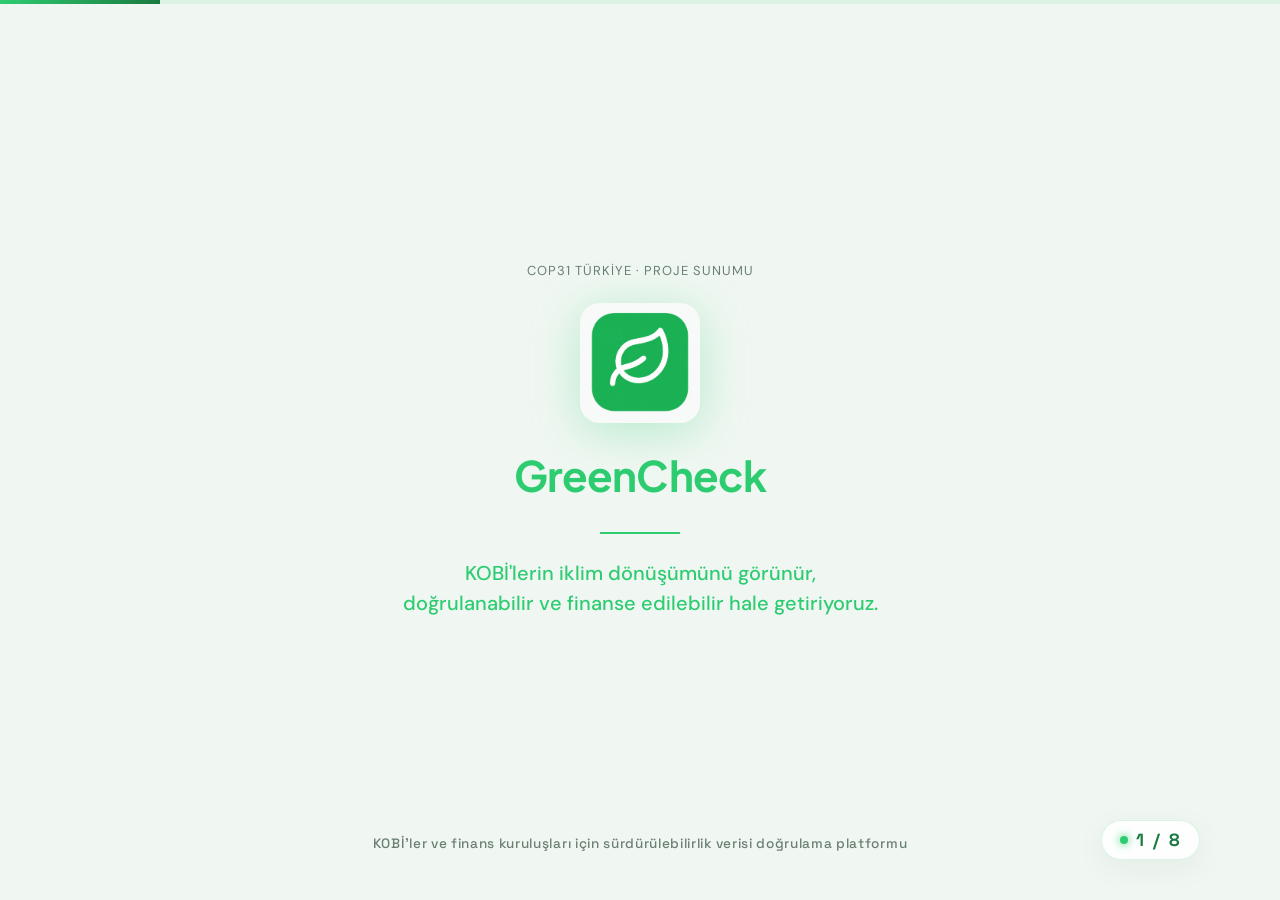
==== commit 4afdc0e6: "feat: complete COP31 presentation transition" ====
--- a/index.html
+++ b/index.html
@@ -17,146 +17,124 @@
     </div>
 
     <div class="slide-counter">
-      <span id="counter-current">1</span> / <span id="counter-total">12</span>
+      <span id="counter-current">1</span> / <span id="counter-total">8</span>
     </div>
 
     <!-- Slide 1 — Kapak -->
     <div id="slide-1" class="slide active slide-cover">
       <div class="cover-content">
+        <div style="font-family:'DM Sans',sans-serif;font-size:13px;color:#6B7F73;text-transform:uppercase;letter-spacing:1px;margin-bottom:24px;">COP31 Türkiye · Proje Sunumu</div>
         <img src="logo.png" alt="GreenCheck" class="cover-logo">
         <h1 class="cover-title">GreenCheck</h1>
         <div class="cover-separator"></div>
-        <p class="cover-tagline">Bankaların ölçemediği şeyi ölçüyoruz.</p>
+        <p class="cover-tagline">KOBİ'lerin iklim dönüşümünü görünür,<br>doğrulanabilir ve finanse edilebilir hale getiriyoruz.</p>
       </div>
       <div class="cover-footer">
-        KOBİ Portföyleri için ESG Veri Doğrulama Platformu
+        KOBİ'ler ve finans kuruluşları için sürdürülebilirlik verisi doğrulama platformu
       </div>
     </div>
 
     <!-- Slide 2 — Problem -->
-    <div id="slide-2" class="slide" style="display:flex;flex-direction:column;justify-content:center;align-items:stretch;padding:60px 80px;box-sizing:border-box;overflow:hidden;padding-top:50px;">
+    <div id="slide-2" class="slide" style="display:flex;flex-direction:column;justify-content:flex-start;align-items:stretch;padding:60px 80px;box-sizing:border-box;overflow:hidden;">
       <h1 class="slide-title">Problem</h1>
-      <p
-        style="font-family:'DM Sans',sans-serif;font-size:17px;color:#0D1F14;max-width:680px;margin-bottom:20px;line-height:1.6;text-align:left;margin-left:0;">
-        Bankalar, kredi verdikleri KOBİ'lerin sürdürülebilirlik verilerini yasal olarak ölçmek zorunda.
-        Ama bunu yapmanın mevcut yolu yapısal olarak karşılanamaz.
-      </p>
-      <div style="display:flex;flex-direction:column;gap:0;margin-bottom:16px;">
-        <div style="display:flex;gap:16px;align-items:flex-start;margin-bottom:14px;">
-          <span
-            style="font-family:'Space Grotesk',sans-serif;font-size:22px;color:#2ECC71;font-weight:700;min-width:40px;line-height:1.3;">01</span>
-          <span style="font-family:'DM Sans',sans-serif;font-size:16px;color:#0D1F14;line-height:1.6;">TCFD ve ISSB
-            düzenlemeleri bankaların KOBİ'lere ait ESG verilerini raporlamasını zorunlu kılıyor</span>
-        </div>
-        <div style="display:flex;gap:16px;align-items:flex-start;margin-bottom:14px;">
-          <span
-            style="font-family:'Space Grotesk',sans-serif;font-size:22px;color:#2ECC71;font-weight:700;min-width:40px;line-height:1.3;">02</span>
-          <span style="font-family:'DM Sans',sans-serif;font-size:16px;color:#0D1F14;line-height:1.6;">Geleneksel ESG
-            denetimi KOBİ başına <strong>1.000 dolar ve üzeri</strong> maliyet çıkarıyor</span>
-        </div>
-        <div style="display:flex;gap:16px;align-items:flex-start;">
-          <span
-            style="font-family:'Space Grotesk',sans-serif;font-size:22px;color:#2ECC71;font-weight:700;min-width:40px;line-height:1.3;">03</span>
-          <span style="font-family:'DM Sans',sans-serif;font-size:16px;color:#0D1F14;line-height:1.6;">10.000 KOBİ
-            portföyü olan bir banka için bu <strong>10 milyon dolarlık denetim maliyeti</strong> — finansal olarak
-            sürdürülemez</span>
-        </div>
-      </div>
-      <hr style="border:none;border-top:1px solid rgba(46,204,113,0.2);margin:14px 0;">
-      <h2
-        style="font-family:'Plus Jakarta Sans',sans-serif;font-size:18px;color:#2ECC71;font-weight:700;margin-bottom:12px;">
-        Peki Bankalar Şu An Ne Yapıyor?</h2>
-      <div style="display:flex;flex-direction:column;gap:8px;margin-bottom:16px;">
-        <div style="font-family:'DM Sans',sans-serif;font-size:15px;color:#0D1F14;line-height:1.6;text-align:left;">
-          <span style="color:#2ECC71;font-weight:700;">→</span> <strong>Büyük şirketleri ölçüyorlar</strong> — EcoVadis
-          gibi pahalı çözümlerle sadece kurumsal şirketleri kapsayabiliyorlar
-        </div>
-        <div style="font-family:'DM Sans',sans-serif;font-size:15px;color:#0D1F14;line-height:1.6;text-align:left;">
-          <span style="color:#2ECC71;font-weight:700;">→</span> <strong>KOBİ'leri atlıyorlar</strong> — KOBİ
-          portföylerinde tahmini verilerle yasal yükümlülüklerini geçiştiriyorlar
-        </div>
-        <div style="font-family:'DM Sans',sans-serif;font-size:15px;color:#0D1F14;line-height:1.6;text-align:left;">
-          <span style="color:#2ECC71;font-weight:700;">→</span> <strong>Yeşil fonları kullanamıyorlar</strong> —
-          Türkiye'de 3,15 milyar dolarlık yeşil dönüşüm fonu var ama KOBİ'lere aktarılamıyor
-        </div>
-      </div>
-      <div style="display:flex;gap:16px;">
-        <div style="flex:1;border-left:4px solid #2ECC71;background:#ffffff;padding:12px 16px;border-radius:8px;">
-          <div
-            style="font-size:11px;color:#2ECC71;font-weight:700;text-transform:uppercase;margin-bottom:6px;letter-spacing:0.04em;">
-            NATWEST — 2023 İKLİM RAPORU</div>
-          <div style="font-size:14px;font-weight:700;color:#0D1F14;line-height:1.4;">KOBİ veri eksikliği resmi olarak
-            belgelendi</div>
-        </div>
-        <div style="flex:1;border-left:4px solid #2ECC71;background:#ffffff;padding:12px 16px;border-radius:8px;">
-          <div
-            style="font-size:11px;color:#2ECC71;font-weight:700;text-transform:uppercase;margin-bottom:6px;letter-spacing:0.04em;">
-            LLOYDS — 2023 SÜRDÜRÜLEBİLİRLİK METRİKLERİ</div>
-          <div style="font-size:14px;font-weight:700;color:#0D1F14;line-height:1.4;">Kapsam 3 verilerindeki yetersizlik
-            portföy risk görünürlüğünü kısıtlıyor</div>
-        </div>
-        <div style="flex:1;border-left:4px solid #2ECC71;background:#ffffff;padding:12px 16px;border-radius:8px;">
-          <div
-            style="font-size:11px;color:#2ECC71;font-weight:700;text-transform:uppercase;margin-bottom:6px;letter-spacing:0.04em;">
-            BARCLAYS &amp; İNGİLİZ HÜKÜMETİ</div>
-          <div style="font-size:14px;font-weight:700;color:#0D1F14;line-height:1.4;">KOBİ veri darboğazı resmi olarak
-            raporlandı</div>
+      <p style="font-family:'DM Sans',sans-serif;font-size:19px;color:#0D1F14;max-width:960px;margin-top:100px;margin-bottom:48px;line-height:1.6;text-align:left;">
+        KOBİ'lerin iklim ve sürdürülebilirlik verisi bugün dağınık, eksik ve doğrulanması zor. Bu veri açığı, finans kuruluşlarının KOBİ dönüşümünü ölçmesini ve yeşil finansmanı ölçeklemesini zorlaştırıyor.
+      </p>
+
+      <div style="display:flex;gap:24px;margin-bottom:48px;">
+        <div style="flex:1;background:#ffffff;border-radius:12px;padding:24px;box-shadow:0 4px 16px rgba(0,0,0,0.04);display:flex;flex-direction:column;align-items:flex-start;">
+          <span style="font-family:'Space Grotesk',sans-serif;font-size:28px;color:#2ECC71;font-weight:700;margin-bottom:12px;line-height:1;">01</span>
+          <strong style="font-family:'Plus Jakarta Sans',sans-serif;font-size:18px;color:#0D1F14;margin-bottom:10px;">Veri Açığı</strong>
+          <span style="font-family:'DM Sans',sans-serif;font-size:15px;color:#6B7F73;line-height:1.6;text-align:left;">KOBİ seviyesinde standartlaştırılmış ve doğrulanabilir sürdürülebilirlik verisi yeterli değil.</span>
+        </div>
+        <div style="flex:1;background:#ffffff;border-radius:12px;padding:24px;box-shadow:0 4px 16px rgba(0,0,0,0.04);display:flex;flex-direction:column;align-items:flex-start;">
+          <span style="font-family:'Space Grotesk',sans-serif;font-size:28px;color:#2ECC71;font-weight:700;margin-bottom:12px;line-height:1;">02</span>
+          <strong style="font-family:'Plus Jakarta Sans',sans-serif;font-size:18px;color:#0D1F14;margin-bottom:10px;">Ölçeklenemeyen Doğrulama</strong>
+          <span style="font-family:'DM Sans',sans-serif;font-size:15px;color:#6B7F73;line-height:1.6;text-align:left;">Geleneksel ESG denetimi KOBİ başına 1.000 dolar ve üzeri maliyet oluşturabiliyor. 10.000 KOBİ'lik bir portföyde bu yaklaşım 10 milyon dolarlık ölçekte maliyet yaratıyor.</span>
+        </div>
+        <div style="flex:1;background:#ffffff;border-radius:12px;padding:24px;box-shadow:0 4px 16px rgba(0,0,0,0.04);display:flex;flex-direction:column;align-items:flex-start;">
+          <span style="font-family:'Space Grotesk',sans-serif;font-size:28px;color:#2ECC71;font-weight:700;margin-bottom:12px;line-height:1;">03</span>
+          <strong style="font-family:'Plus Jakarta Sans',sans-serif;font-size:18px;color:#0D1F14;margin-bottom:10px;">Finansman Darboğazı</strong>
+          <span style="font-family:'DM Sans',sans-serif;font-size:15px;color:#6B7F73;line-height:1.6;text-align:left;">Veri doğrulanamadığında bankalar KOBİ'lerin dönüşümünü güvenilir biçimde izleyemiyor; bu da yeşil finansmanın tabana yayılmasını zorlaştırıyor.</span>
+        </div>
+      </div>
+
+      <div>
+        <h2 style="font-family:'Plus Jakarta Sans',sans-serif;font-size:14px;color:#6B7F73;font-weight:700;margin-bottom:16px;text-transform:uppercase;letter-spacing:1px;">Sektörden Kanıt</h2>
+        <div style="display:flex;gap:16px;">
+          <div style="flex:1;border-left:4px solid #2ECC71;background:#ffffff;padding:16px;border-radius:8px;box-shadow:0 2px 8px rgba(0,0,0,0.02);">
+            <div style="font-family:'Space Grotesk',sans-serif;font-size:11px;color:#2ECC71;font-weight:700;text-transform:uppercase;margin-bottom:8px;letter-spacing:0.04em;">NATWEST — 2023 İKLİM RAPORU</div>
+            <div style="font-family:'DM Sans',sans-serif;font-size:14px;font-weight:700;color:#0D1F14;line-height:1.5;">KOBİ veri eksikliği resmi olarak belgelendi</div>
+          </div>
+          <div style="flex:1;border-left:4px solid #2ECC71;background:#ffffff;padding:16px;border-radius:8px;box-shadow:0 2px 8px rgba(0,0,0,0.02);">
+            <div style="font-family:'Space Grotesk',sans-serif;font-size:11px;color:#2ECC71;font-weight:700;text-transform:uppercase;margin-bottom:8px;letter-spacing:0.04em;">LLOYDS — 2023 SÜRDÜRÜLEBİLİRLİK METRİKLERİ</div>
+            <div style="font-family:'DM Sans',sans-serif;font-size:14px;font-weight:700;color:#0D1F14;line-height:1.5;">Kapsam 3 verilerindeki yetersizlik portföy risk görünürlüğünü kısıtlıyor</div>
+          </div>
+          <div style="flex:1;border-left:4px solid #2ECC71;background:#ffffff;padding:16px;border-radius:8px;box-shadow:0 2px 8px rgba(0,0,0,0.02);">
+            <div style="font-family:'Space Grotesk',sans-serif;font-size:11px;color:#2ECC71;font-weight:700;text-transform:uppercase;margin-bottom:8px;letter-spacing:0.04em;">BARCLAYS &amp; İNGİLİZ HÜKÜMETİ</div>
+            <div style="font-family:'DM Sans',sans-serif;font-size:14px;font-weight:700;color:#0D1F14;line-height:1.5;">KOBİ veri darboğazı resmi olarak raporlandı</div>
+          </div>
         </div>
       </div>
     </div>
 
     <!-- Slide 3 — Neden Şimdi? -->
-    <div id="slide-3" class="slide" style="display:flex;flex-direction:column;justify-content:center;align-items:stretch;padding:50px 80px;box-sizing:border-box;overflow:hidden;">
-
-      <!-- Başlık -->
-      <h1 class="slide-title">Neden Şimdi?</h1>
+    <div id="slide-3" class="slide" style="display:flex;flex-direction:column;justify-content:flex-start;align-items:stretch;padding:60px 80px;box-sizing:border-box;overflow:hidden;">
+
+      <!-- Başlık -->
+      <h1 class="slide-title">Neden Şimdi? Neden COP31?</h1>
+
+      <!-- Giriş Cümlesi -->
+      <p style="font-family:'DM Sans',sans-serif;font-size:19px;color:#0D1F14;max-width:960px;margin-top:100px;margin-bottom:48px;line-height:1.6;text-align:left;">
+        İklim finansmanı büyüyor; ancak bu finansmanın KOBİ'lere etkili biçimde ulaşması için doğrulanabilir veri altyapısına ihtiyaç var.
+      </p>
 
       <!-- İki Sütun -->
-      <div style="display:flex;gap:60px;align-items:flex-start;">
+      <div style="display:flex;gap:40px;align-items:stretch;">
 
         <!-- Sol Sütun: Düzenleyici Baskı -->
-        <div style="flex:1;display:flex;flex-direction:column;gap:20px;">
-          <h2 style="font-family:'Plus Jakarta Sans',sans-serif;font-size:18px;font-weight:700;color:#2ECC71;margin:0 0 4px 0;">Düzenleyici Baskı</h2>
+        <div style="flex:1;display:flex;flex-direction:column;gap:20px;background:#ffffff;border-radius:12px;padding:32px;box-shadow:0 4px 16px rgba(0,0,0,0.04);">
+          <h2 style="font-family:'Plus Jakarta Sans',sans-serif;font-size:20px;font-weight:700;color:#2ECC71;margin:0 0 8px 0;text-align:left;">Düzenleyici Baskı</h2>
 
           <!-- Madde 1 -->
-          <div style="display:flex;gap:12px;align-items:flex-start;">
-            <span style="color:#2ECC71;font-weight:700;font-size:16px;line-height:1.7;flex-shrink:0;">•</span>
-            <span style="font-family:'DM Sans',sans-serif;font-size:14px;color:#0D1F14;line-height:1.7;"><strong>TCFD uyumluluğu</strong> İngiltere'deki büyük finans kurumları için zaten zorunlu</span>
+          <div style="display:flex;gap:16px;align-items:flex-start;">
+            <span style="color:#2ECC71;font-weight:700;font-size:18px;line-height:1.5;flex-shrink:0;">•</span>
+            <span style="font-family:'DM Sans',sans-serif;font-size:16px;color:#0D1F14;line-height:1.6;text-align:left;">TCFD uyumluluğu İngiltere'deki büyük finans kuruluşları için zorunlu</span>
           </div>
 
           <!-- Madde 2 -->
-          <div style="display:flex;gap:12px;align-items:flex-start;">
-            <span style="color:#2ECC71;font-weight:700;font-size:16px;line-height:1.7;flex-shrink:0;">•</span>
-            <span style="font-family:'DM Sans',sans-serif;font-size:14px;color:#0D1F14;line-height:1.7;"><strong>ISSB Kapsam 3</strong> raporlama gereksinimleri küresel olarak genişliyor</span>
+          <div style="display:flex;gap:16px;align-items:flex-start;">
+            <span style="color:#2ECC71;font-weight:700;font-size:18px;line-height:1.5;flex-shrink:0;">•</span>
+            <span style="font-family:'DM Sans',sans-serif;font-size:16px;color:#0D1F14;line-height:1.6;text-align:left;">ISSB Kapsam 3 raporlama gereksinimleri küresel ölçekte yaygınlaşıyor</span>
           </div>
 
           <!-- Madde 3 -->
-          <div style="display:flex;gap:12px;align-items:flex-start;">
-            <span style="color:#2ECC71;font-weight:700;font-size:16px;line-height:1.7;flex-shrink:0;">•</span>
-            <span style="font-family:'DM Sans',sans-serif;font-size:14px;color:#0D1F14;line-height:1.7;">Türkiye: Bankalar <span style="font-family:'Space Grotesk',sans-serif;font-size:22px;font-weight:700;color:#2ECC71;vertical-align:middle;">3,15 milyar dolar</span>lık yeşil dönüşüm fonunu dağıtmak zorunda — ancak ölçüm altyapısı yok</span>
-          </div>
-        </div>
-
-        <!-- Sağ Sütun: Pazar Fırsatı -->
-        <div style="flex:1;display:flex;flex-direction:column;gap:20px;">
-          <h2 style="font-family:'Plus Jakarta Sans',sans-serif;font-size:18px;font-weight:700;color:#2ECC71;margin:0 0 4px 0;">Pazar Fırsatı</h2>
+          <div style="display:flex;gap:16px;align-items:flex-start;">
+            <span style="color:#2ECC71;font-weight:700;font-size:18px;line-height:1.5;flex-shrink:0;">•</span>
+            <span style="font-family:'DM Sans',sans-serif;font-size:16px;color:#0D1F14;line-height:1.6;text-align:left;">Türkiye'de bankalar <strong style="font-family:'Space Grotesk',sans-serif;font-size:18px;font-weight:700;color:#2ECC71;">3,15 milyar dolarlık</strong> yeşil dönüşüm fonunu dağıtmak istiyor; ancak ölçüm ve doğrulama altyapısı sınırlı</span>
+          </div>
+        </div>
+
+        <!-- Sağ Sütun: COP31 İçin Neden Önemli? -->
+        <div style="flex:1;display:flex;flex-direction:column;gap:20px;background:#ffffff;border-radius:12px;padding:32px;box-shadow:0 4px 16px rgba(0,0,0,0.04);">
+          <h2 style="font-family:'Plus Jakarta Sans',sans-serif;font-size:20px;font-weight:700;color:#2ECC71;margin:0 0 8px 0;text-align:left;">COP31 İçin Neden Önemli?</h2>
 
           <!-- Madde 1 -->
-          <div style="display:flex;gap:12px;align-items:flex-start;">
-            <span style="color:#2ECC71;font-weight:700;font-size:16px;line-height:1.7;flex-shrink:0;">•</span>
-            <span style="font-family:'DM Sans',sans-serif;font-size:14px;color:#0D1F14;line-height:1.7;">ESG veri doğrulama pazarı 2030'a kadar <span style="font-family:'Space Grotesk',sans-serif;font-size:22px;font-weight:700;color:#2ECC71;vertical-align:middle;">4,09 milyar dolara</span> büyüyecek</span>
+          <div style="display:flex;gap:16px;align-items:flex-start;">
+            <span style="color:#2ECC71;font-weight:700;font-size:18px;line-height:1.5;flex-shrink:0;">•</span>
+            <span style="font-family:'DM Sans',sans-serif;font-size:16px;color:#0D1F14;line-height:1.6;text-align:left;">Türkiye'de <strong style="font-family:'Space Grotesk',sans-serif;font-size:18px;font-weight:700;color:#2ECC71;">3,92 milyon</strong> kayıtlı KOBİ bulunuyor ve bu kitlenin dönüşümü iklim hedefleri açısından kritik</span>
           </div>
 
           <!-- Madde 2 -->
-          <div style="display:flex;gap:12px;align-items:flex-start;">
-            <span style="color:#2ECC71;font-weight:700;font-size:16px;line-height:1.7;flex-shrink:0;">•</span>
-            <span style="font-family:'DM Sans',sans-serif;font-size:14px;color:#0D1F14;line-height:1.7;">Yıllık büyüme oranı: <span style="font-family:'Space Grotesk',sans-serif;font-size:22px;font-weight:700;color:#2ECC71;vertical-align:middle;">%29,2</span> — trendlerden değil, düzenlemelerden kaynaklanıyor</span>
+          <div style="display:flex;gap:16px;align-items:flex-start;">
+            <span style="color:#2ECC71;font-weight:700;font-size:18px;line-height:1.5;flex-shrink:0;">•</span>
+            <span style="font-family:'DM Sans',sans-serif;font-size:16px;color:#0D1F14;line-height:1.6;text-align:left;">KOBİ düzeyinde doğrulanabilir veri olmadan yeşil finansmanın etkisi ölçülemiyor</span>
           </div>
 
           <!-- Madde 3 -->
-          <div style="display:flex;gap:12px;align-items:flex-start;">
-            <span style="color:#2ECC71;font-weight:700;font-size:16px;line-height:1.7;flex-shrink:0;">•</span>
-            <span style="font-family:'DM Sans',sans-serif;font-size:14px;color:#0D1F14;line-height:1.7;">Türkiye'de <span style="font-family:'Space Grotesk',sans-serif;font-size:22px;font-weight:700;color:#2ECC71;vertical-align:middle;">3,92 milyon</span> kayıtlı KOBİ — bugün sıfır ESG ölçüm altyapısı</span>
+          <div style="display:flex;gap:16px;align-items:flex-start;">
+            <span style="color:#2ECC71;font-weight:700;font-size:18px;line-height:1.5;flex-shrink:0;">•</span>
+            <span style="font-family:'DM Sans',sans-serif;font-size:16px;color:#0D1F14;line-height:1.6;text-align:left;">GreenCheck, finans kuruluşları ile KOBİ'ler arasında eksik olan veri doğrulama katmanını sunuyor</span>
           </div>
         </div>
 
@@ -170,478 +148,181 @@
       <h1 class="slide-title" style="align-self:flex-start;">Çözüm</h1>
 
       <!-- Hero Cümlesi -->
-      <p style="font-family:'Plus Jakarta Sans',sans-serif;font-size:32px;font-weight:700;color:#0D1F14;max-width:700px;text-align:center;margin:0 auto 16px;line-height:1.3;">
-        Bankanın kendi saha personelini dijital ESG doğrulayıcılarına dönüştürüyoruz.
+      <p style="font-family:'Plus Jakarta Sans',sans-serif;font-size:32px;font-weight:700;color:#0D1F14;max-width:850px;text-align:center;margin:0 auto 16px;line-height:1.3;">
+        Bankaların mevcut saha ağını, KOBİ'lerden doğrulanabilir sürdürülebilirlik verisi toplayan bir yapıya dönüştürüyoruz.
       </p>
 
       <!-- Açıklama Paragrafı -->
-      <p style="font-family:'DM Sans',sans-serif;font-size:15px;color:#6B7F73;max-width:620px;text-align:center;margin:0 auto 24px;line-height:1.7;">
-        GreenCheck, mevcut banka operasyonlarına entegre olur. Bir KOBİ kredi başvurusunda bulununca, en yakın saha görevlisi mevcut ziyareti sırasında 5-10 dakikalık yapılandırılmış bir ESG kontrol listesi doldurur.
-        <strong style="color:#2ECC71;">GPS doğrulamalı. Fotoğraf kanıtlı. Anında skorlanmış.</strong>
-      </p>
-
-      <!-- Analoji Kutusu -->
-      <div style="background:#ffffff;border-left:4px solid #2ECC71;padding:16px 24px;border-radius:8px;max-width:620px;margin:0 auto 28px;box-sizing:border-box;text-align:left;">
-        <p style="font-family:'DM Sans',sans-serif;font-size:15px;font-weight:700;color:#0D1F14;margin:0 0 6px 0;">🍽️ Bir garson gibi düşünün.</p>
-        <p style="font-family:'DM Sans',sans-serif;font-size:13px;color:#6B7F73;margin:0;line-height:1.6;">Garson siparişinizi alır ve yemeği getirir — ama mutfağı asla yönetmez. GreenCheck ESG verisini teslim eder — ama kredi kararını asla vermez. Tüm yasal sorumluluk bankaya aittir.</p>
+      <p style="font-family:'DM Sans',sans-serif;font-size:16px;color:#6B7F73;max-width:760px;text-align:center;margin:0 auto 32px;line-height:1.7;">
+        GreenCheck, mevcut saha süreçlerine entegre olur. KOBİ ziyareti sırasında görevli, kısa bir dijital kontrol akışı üzerinden fotoğraf ve konum doğrulamalı sürdürülebilirlik verisini toplar. Bu veri, standartlaştırılmış bir rapora dönüştürülerek finans kuruluşunun değerlendirme sürecine aktarılır.
+      </p>
+
+      <!-- Bilgi Kutusu -->
+      <div style="background:#ffffff;border:1px solid rgba(46,204,113,0.3);padding:16px 24px;border-radius:8px;max-width:760px;margin:0 auto 36px;box-sizing:border-box;text-align:center;box-shadow:0 2px 8px rgba(0,0,0,0.02);">
+        <p style="font-family:'DM Sans',sans-serif;font-size:14px;color:#0D1F14;margin:0;line-height:1.6;font-weight:500;">
+          <span style="color:#2ECC71;font-weight:700;margin-right:6px;">Not:</span>GreenCheck kredi kararı vermez; yalnızca doğrulanabilir veri ve standartlaştırılmış raporlama sağlar. Nihai değerlendirme finans kuruluşuna aittir.
+        </p>
       </div>
 
       <!-- Önce / Sonra Karşılaştırması -->
-      <div style="display:flex;gap:24px;width:100%;max-width:620px;margin:0 auto;">
-
-        <!-- ÖNCE Kutusu -->
-        <div style="flex:1;background:#FFF5F5;border-left:4px solid #FF6B6B;padding:16px 24px;border-radius:8px;">
-          <span style="font-family:'Space Grotesk',sans-serif;font-size:11px;font-weight:700;letter-spacing:0.08em;background:rgba(255,107,107,0.12);color:#C0392B;padding:3px 10px;border-radius:6px;display:inline-block;margin-bottom:14px;">ÖNCE</span>
-          <div style="display:flex;flex-direction:column;gap:10px;">
-            <div style="display:grid;grid-template-columns:80px 1fr;align-items:baseline;border-bottom:1px dashed rgba(13,31,20,0.08);padding-bottom:8px;">
-              <span style="font-family:'DM Sans',sans-serif;font-size:12px;color:#6B7F73;">Kim</span>
-              <span style="font-family:'Space Grotesk',sans-serif;font-size:15px;font-weight:700;color:#7F8C8D;">Dış denetçi</span>
-            </div>
-            <div style="display:grid;grid-template-columns:80px 1fr;align-items:baseline;border-bottom:1px dashed rgba(13,31,20,0.08);padding-bottom:8px;">
-              <span style="font-family:'DM Sans',sans-serif;font-size:12px;color:#6B7F73;">Maliyet</span>
-              <span style="font-family:'Space Grotesk',sans-serif;font-size:15px;font-weight:700;color:#7F8C8D;">1.000+ $ <small style="font-size:11px;font-weight:400;">/ KOBİ</small></span>
+      <div style="display:flex;gap:24px;width:100%;max-width:760px;margin:0 auto;">
+
+        <!-- ÖNCE Kutusu (Geleneksel Yaklaşım) -->
+        <div style="flex:1;background:#F9F9F9;border:1px solid #EAEAEA;padding:20px 24px;border-radius:12px;">
+          <span style="font-family:'Space Grotesk',sans-serif;font-size:12px;font-weight:700;letter-spacing:0.06em;color:#0D1F14;display:block;margin-bottom:16px;text-transform:uppercase;">Geleneksel Yaklaşım</span>
+          <div style="display:flex;flex-direction:column;gap:12px;">
+            <div style="display:grid;grid-template-columns:80px 1fr;align-items:baseline;border-bottom:1px solid rgba(13,31,20,0.06);padding-bottom:10px;">
+              <span style="font-family:'DM Sans',sans-serif;font-size:13px;color:#6B7F73;">Kim</span>
+              <span style="font-family:'Space Grotesk',sans-serif;font-size:16px;font-weight:700;color:#0D1F14;">Dış denetçi</span>
+            </div>
+            <div style="display:grid;grid-template-columns:80px 1fr;align-items:baseline;border-bottom:1px solid rgba(13,31,20,0.06);padding-bottom:10px;">
+              <span style="font-family:'DM Sans',sans-serif;font-size:13px;color:#6B7F73;">Maliyet</span>
+              <span style="font-family:'Space Grotesk',sans-serif;font-size:16px;font-weight:700;color:#0D1F14;">1.000+ $ <small style="font-size:12px;font-weight:400;color:#6B7F73;">/ KOBİ</small></span>
             </div>
             <div style="display:grid;grid-template-columns:80px 1fr;align-items:baseline;">
-              <span style="font-family:'DM Sans',sans-serif;font-size:12px;color:#6B7F73;">Süre</span>
-              <span style="font-family:'Space Grotesk',sans-serif;font-size:15px;font-weight:700;color:#7F8C8D;">Haftalar</span>
-            </div>
-          </div>
-        </div>
-
-        <!-- SONRA Kutusu -->
-        <div style="flex:1;background:#E8F5EE;border-left:4px solid #2ECC71;padding:16px 24px;border-radius:8px;">
-          <span style="font-family:'Space Grotesk',sans-serif;font-size:11px;font-weight:700;letter-spacing:0.08em;background:rgba(46,204,113,0.15);color:#1A7A40;padding:3px 10px;border-radius:6px;display:inline-block;margin-bottom:14px;">GREENCHECK İLE</span>
-          <div style="display:flex;flex-direction:column;gap:10px;">
-            <div style="display:grid;grid-template-columns:80px 1fr;align-items:baseline;border-bottom:1px dashed rgba(46,204,113,0.2);padding-bottom:8px;">
-              <span style="font-family:'DM Sans',sans-serif;font-size:12px;color:#6B7F73;">Kim</span>
-              <span style="font-family:'Space Grotesk',sans-serif;font-size:15px;font-weight:700;color:#1A7A40;">Saha görevlisi</span>
-            </div>
-            <div style="display:grid;grid-template-columns:80px 1fr;align-items:baseline;border-bottom:1px dashed rgba(46,204,113,0.2);padding-bottom:8px;">
-              <span style="font-family:'DM Sans',sans-serif;font-size:12px;color:#6B7F73;">Maliyet</span>
-              <span style="font-family:'Space Grotesk',sans-serif;font-size:20px;font-weight:700;color:#2ECC71;">40-60 $ <small style="font-size:11px;font-weight:400;color:#1A7A40;">/ KOBİ</small></span>
+              <span style="font-family:'DM Sans',sans-serif;font-size:13px;color:#6B7F73;">Süre</span>
+              <span style="font-family:'Space Grotesk',sans-serif;font-size:16px;font-weight:700;color:#0D1F14;">Haftalar</span>
+            </div>
+          </div>
+        </div>
+
+        <!-- SONRA Kutusu (GreenCheck Yaklaşımı) -->
+        <div style="flex:1;background:#ffffff;border:1px solid rgba(46,204,113,0.3);box-shadow:0 4px 16px rgba(46,204,113,0.05);padding:20px 24px;border-radius:12px;">
+          <span style="font-family:'Space Grotesk',sans-serif;font-size:12px;font-weight:700;letter-spacing:0.06em;color:#2ECC71;display:block;margin-bottom:16px;text-transform:uppercase;">GreenCheck Yaklaşımı</span>
+          <div style="display:flex;flex-direction:column;gap:12px;">
+            <div style="display:grid;grid-template-columns:80px 1fr;align-items:baseline;border-bottom:1px dashed rgba(46,204,113,0.2);padding-bottom:10px;">
+              <span style="font-family:'DM Sans',sans-serif;font-size:13px;color:#6B7F73;">Kim</span>
+              <span style="font-family:'Space Grotesk',sans-serif;font-size:16px;font-weight:700;color:#2ECC71;">Saha görevlisi</span>
+            </div>
+            <div style="display:grid;grid-template-columns:80px 1fr;align-items:baseline;border-bottom:1px dashed rgba(46,204,113,0.2);padding-bottom:10px;">
+              <span style="font-family:'DM Sans',sans-serif;font-size:13px;color:#6B7F73;">Maliyet</span>
+              <span style="font-family:'Space Grotesk',sans-serif;font-size:22px;font-weight:700;color:#2ECC71;">40–60 $ <small style="font-size:12px;font-weight:400;color:#2ECC71;">/ KOBİ</small></span>
             </div>
             <div style="display:grid;grid-template-columns:80px 1fr;align-items:baseline;">
-              <span style="font-family:'DM Sans',sans-serif;font-size:12px;color:#6B7F73;">Süre</span>
-              <span style="font-family:'Space Grotesk',sans-serif;font-size:15px;font-weight:700;color:#1A7A40;">Aynı gün sonuç</span>
-            </div>
-          </div>
-        </div>
-
-      </div>
-    </div>
-
-    <!-- Slide 5 — Nasıl Çalışır? + Teknoloji -->
-    <div id="slide-5" class="slide" style="display:flex;flex-direction:column;justify-content:center;align-items:stretch;padding:50px 80px;box-sizing:border-box;overflow:hidden;">
+              <span style="font-family:'DM Sans',sans-serif;font-size:13px;color:#6B7F73;">Süre</span>
+              <span style="font-family:'Space Grotesk',sans-serif;font-size:16px;font-weight:700;color:#2ECC71;">Aynı gün sonuç</span>
+            </div>
+          </div>
+        </div>
+
+      </div>
+    </div>
+
+    <!-- Slide 5 — Nasıl Çalışır? -->
+    <div id="slide-5" class="slide" style="display:flex;flex-direction:column;justify-content:flex-start;align-items:stretch;padding:60px 80px;box-sizing:border-box;overflow:hidden;">
 
       <!-- Başlık -->
       <h1 class="slide-title">Nasıl Çalışır?</h1>
 
+      <!-- Giriş Cümlesi -->
+      <p style="font-family:'DM Sans',sans-serif;font-size:18px;color:#0D1F14;max-width:960px;margin-top:100px;margin-bottom:48px;line-height:1.6;text-align:left;">
+        GreenCheck, mevcut saha sürecine eklenen kısa ve doğrulanabilir bir veri toplama akışıyla çalışır.
+      </p>
+
       <!-- 4 Kart Akışı -->
-      <div style="display:flex;flex-direction:row;gap:12px;align-items:stretch;margin-bottom:20px;">
+      <div style="display:flex;flex-direction:row;gap:12px;align-items:stretch;margin-bottom:40px;">
 
         <!-- Kart 1 -->
-        <div style="flex:1;background:#ffffff;border-radius:12px;padding:20px 16px;box-shadow:0 2px 12px rgba(0,0,0,0.06);border-top:3px solid #2ECC71;display:flex;flex-direction:column;gap:8px;position:relative;overflow:hidden;">
-          <div style="font-family:'Space Grotesk',sans-serif;font-size:36px;font-weight:700;color:#2ECC71;opacity:0.15;position:absolute;top:8px;right:12px;line-height:1;">01</div>
-          <div style="font-size:24px;line-height:1;">🗂️</div>
-          <h3 style="font-family:'Plus Jakarta Sans',sans-serif;font-size:15px;font-weight:700;color:#0D1F14;margin:0;">Talep ve Atama</h3>
-          <p style="font-family:'DM Sans',sans-serif;font-size:13px;color:#6B7F73;line-height:1.6;margin:0;flex-grow:1;">KOBİ kredi başvurusu yapar. Banka yetkilisi GreenCheck'i açar. Sistem harita üzerinden en yakın saha personeline görev atar.</p>
-          <span style="font-family:'DM Sans',sans-serif;font-size:12px;font-style:italic;color:#2ECC71;">Uzman gerekmez</span>
+        <div style="flex:1;background:#ffffff;border-radius:12px;padding:24px 20px;box-shadow:0 4px 16px rgba(0,0,0,0.04);border-top:3px solid #2ECC71;display:flex;flex-direction:column;gap:12px;position:relative;overflow:hidden;">
+          <div style="font-family:'Space Grotesk',sans-serif;font-size:40px;font-weight:700;color:#2ECC71;opacity:0.12;position:absolute;top:12px;right:16px;line-height:1;">01</div>
+          <h3 style="font-family:'Plus Jakarta Sans',sans-serif;font-size:16px;font-weight:700;color:#0D1F14;margin:0;z-index:2;">Talep ve Atama</h3>
+          <p style="font-family:'DM Sans',sans-serif;font-size:14px;color:#6B7F73;line-height:1.6;margin:0;flex-grow:1;z-index:2;text-align:left;">KOBİ başvurusu veya saha ziyareti süreci başlatılır. İlgili görev, mevcut operasyon akışı içinde uygun saha personeline yönlendirilir.</p>
+          <span style="font-family:'DM Sans',sans-serif;font-size:13px;font-style:italic;color:#2ECC71;font-weight:500;z-index:2;">Mevcut iş akışıyla uyumlu</span>
         </div>
 
         <!-- Ok -->
         <div style="display:flex;align-items:center;font-size:24px;color:#2ECC71;flex-shrink:0;">→</div>
 
         <!-- Kart 2 -->
-        <div style="flex:1;background:#ffffff;border-radius:12px;padding:20px 16px;box-shadow:0 2px 12px rgba(0,0,0,0.06);border-top:3px solid #2ECC71;display:flex;flex-direction:column;gap:8px;position:relative;overflow:hidden;">
-          <div style="font-family:'Space Grotesk',sans-serif;font-size:36px;font-weight:700;color:#2ECC71;opacity:0.15;position:absolute;top:8px;right:12px;line-height:1;">02</div>
-          <div style="font-size:24px;line-height:1;">📲</div>
-          <h3 style="font-family:'Plus Jakarta Sans',sans-serif;font-size:15px;font-weight:700;color:#0D1F14;margin:0;">Saha Ziyareti</h3>
-          <p style="font-family:'DM Sans',sans-serif;font-size:13px;color:#6B7F73;line-height:1.6;margin:0;flex-grow:1;">Görevli mevcut ziyareti sırasında KOBİ'yi ziyaret eder. Evet/hayır kontrol listesini fotoğraf kanıtıyla doldurur. 5-10 dakika sürer.</p>
-          <span style="font-family:'DM Sans',sans-serif;font-size:12px;font-style:italic;color:#2ECC71;">Ekstra ziyaret gerekmez</span>
+        <div style="flex:1;background:#ffffff;border-radius:12px;padding:24px 20px;box-shadow:0 4px 16px rgba(0,0,0,0.04);border-top:3px solid #2ECC71;display:flex;flex-direction:column;gap:12px;position:relative;overflow:hidden;">
+          <div style="font-family:'Space Grotesk',sans-serif;font-size:40px;font-weight:700;color:#2ECC71;opacity:0.12;position:absolute;top:12px;right:16px;line-height:1;">02</div>
+          <h3 style="font-family:'Plus Jakarta Sans',sans-serif;font-size:16px;font-weight:700;color:#0D1F14;margin:0;z-index:2;">Saha Doğrulaması</h3>
+          <p style="font-family:'DM Sans',sans-serif;font-size:14px;color:#6B7F73;line-height:1.6;margin:0;flex-grow:1;z-index:2;text-align:left;">Görevli, ziyaret sırasında kısa dijital kontrol akışı üzerinden temel sürdürülebilirlik verisini toplar; gerekli alanlarda fotoğraf ve konum doğrulaması eklenir.</p>
+          <span style="font-family:'DM Sans',sans-serif;font-size:13px;font-style:italic;color:#2ECC71;font-weight:500;z-index:2;">Mevcut ziyarete entegre</span>
         </div>
 
         <!-- Ok -->
         <div style="display:flex;align-items:center;font-size:24px;color:#2ECC71;flex-shrink:0;">→</div>
 
         <!-- Kart 3 -->
-        <div style="flex:1;background:#ffffff;border-radius:12px;padding:20px 16px;box-shadow:0 2px 12px rgba(0,0,0,0.06);border-top:3px solid #2ECC71;display:flex;flex-direction:column;gap:8px;position:relative;overflow:hidden;">
-          <div style="font-family:'Space Grotesk',sans-serif;font-size:36px;font-weight:700;color:#2ECC71;opacity:0.15;position:absolute;top:8px;right:12px;line-height:1;">03</div>
-          <div style="font-size:24px;line-height:1;">⚡</div>
-          <h3 style="font-family:'Plus Jakarta Sans',sans-serif;font-size:15px;font-weight:700;color:#0D1F14;margin:0;">Otomatik Skorlama</h3>
-          <p style="font-family:'DM Sans',sans-serif;font-size:13px;color:#6B7F73;line-height:1.6;margin:0;flex-grow:1;">Veriler anında işlenir. GreenCheck otomatik olarak TCFD ve GRI uyumlu sürdürülebilirlik profili oluşturur.</p>
-          <span style="font-family:'DM Sans',sans-serif;font-size:12px;font-style:italic;color:#2ECC71;">Saniyeler içinde rapor</span>
+        <div style="flex:1;background:#ffffff;border-radius:12px;padding:24px 20px;box-shadow:0 4px 16px rgba(0,0,0,0.04);border-top:3px solid #2ECC71;display:flex;flex-direction:column;gap:12px;position:relative;overflow:hidden;">
+          <div style="font-family:'Space Grotesk',sans-serif;font-size:40px;font-weight:700;color:#2ECC71;opacity:0.12;position:absolute;top:12px;right:16px;line-height:1;">03</div>
+          <h3 style="font-family:'Plus Jakarta Sans',sans-serif;font-size:16px;font-weight:700;color:#0D1F14;margin:0;z-index:2;">Standartlaştırılmış Raporlama</h3>
+          <p style="font-family:'DM Sans',sans-serif;font-size:14px;color:#6B7F73;line-height:1.6;margin:0;flex-grow:1;z-index:2;text-align:left;">Toplanan veriler yapılandırılmış biçimde işlenir ve finans kuruluşunun kullanabileceği standart bir sürdürülebilirlik değerlendirmesine dönüştürülür.</p>
+          <span style="font-family:'DM Sans',sans-serif;font-size:13px;font-style:italic;color:#2ECC71;font-weight:500;z-index:2;">Karşılaştırılabilir veri çıktısı</span>
         </div>
 
         <!-- Ok -->
         <div style="display:flex;align-items:center;font-size:24px;color:#2ECC71;flex-shrink:0;">→</div>
 
         <!-- Kart 4 -->
-        <div style="flex:1;background:#ffffff;border-radius:12px;padding:20px 16px;box-shadow:0 2px 12px rgba(0,0,0,0.06);border-top:3px solid #2ECC71;display:flex;flex-direction:column;gap:8px;position:relative;overflow:hidden;">
-          <div style="font-family:'Space Grotesk',sans-serif;font-size:36px;font-weight:700;color:#2ECC71;opacity:0.15;position:absolute;top:8px;right:12px;line-height:1;">04</div>
-          <div style="font-size:24px;line-height:1;">✅</div>
-          <h3 style="font-family:'Plus Jakarta Sans',sans-serif;font-size:15px;font-weight:700;color:#0D1F14;margin:0;">Karar Desteği</h3>
-          <p style="font-family:'DM Sans',sans-serif;font-size:13px;color:#6B7F73;line-height:1.6;margin:0;flex-grow:1;">Standartlaştırılmış rapor kredi ekibine iletilir. GreenCheck kredi kararına hiçbir zaman müdahil olmaz.</p>
-          <span style="font-family:'DM Sans',sans-serif;font-size:12px;font-style:italic;color:#2ECC71;">Sorumluluk tamamen bankada</span>
-        </div>
-
-      </div>
-
-      <!-- Teknoloji Notu -->
-      <div style="background:#E8F5EE;border-left:4px solid #2ECC71;padding:14px 24px;border-radius:8px;margin-top:0;">
-        <span style="font-family:'DM Sans',sans-serif;font-size:13px;font-weight:700;color:#0D1F14;">🔬 Teknoloji Altyapısı: </span>
-        <span style="font-family:'DM Sans',sans-serif;font-size:12px;color:#6B7F73;line-height:1.6;">Mobil uygulama (iOS &amp; Android) + Web panel + REST API entegrasyonu. Fotoğraflar bilgisayarlı görü algoritmaları ile doğrulanır. GPS koordinatları ve zaman damgası ile manipülasyon engellenir. Veriler %70 saha girdisi + %30 ikincil kaynak ile ağırlıklandırılır. %15 üzeri sapma manuel incelemeyi tetikler.</span>
-      </div>
-
-    </div>
-
-    <!-- Slide 6 — Değer Önerisi -->
-    <div id="slide-6" class="slide" style="display:flex;flex-direction:column;justify-content:center;align-items:stretch;padding:50px 80px;box-sizing:border-box;overflow:hidden;">
-
-      <!-- Başlık -->
-      <h1 class="slide-title">Değer Önerisi</h1>
+        <div style="flex:1;background:#ffffff;border-radius:12px;padding:24px 20px;box-shadow:0 4px 16px rgba(0,0,0,0.04);border-top:3px solid #2ECC71;display:flex;flex-direction:column;gap:12px;position:relative;overflow:hidden;">
+          <div style="font-family:'Space Grotesk',sans-serif;font-size:40px;font-weight:700;color:#2ECC71;opacity:0.12;position:absolute;top:12px;right:16px;line-height:1;">04</div>
+          <h3 style="font-family:'Plus Jakarta Sans',sans-serif;font-size:16px;font-weight:700;color:#0D1F14;margin:0;z-index:2;">Değerlendirme Süreci</h3>
+          <p style="font-family:'DM Sans',sans-serif;font-size:14px;color:#6B7F73;line-height:1.6;margin:0;flex-grow:1;z-index:2;text-align:left;">Oluşan rapor finans kuruluşunun değerlendirme sürecine aktarılır. GreenCheck veri sağlar; nihai karar ve sorumluluk finans kuruluşuna aittir.</p>
+          <span style="font-family:'DM Sans',sans-serif;font-size:13px;font-style:italic;color:#2ECC71;font-weight:500;z-index:2;">Karar desteği, kararın kendisi değil</span>
+        </div>
+
+      </div>
+
+      <!-- Temel Prensip -->
+      <div style="background:#E8F5EE;border-left:4px solid #2ECC71;padding:18px 24px;border-radius:8px;box-sizing:border-box;text-align:left;box-shadow:0 4px 12px rgba(46,204,113,0.08);margin-top:0;">
+        <p style="font-family:'Plus Jakarta Sans',sans-serif;font-size:15px;font-weight:700;color:#1A7A40;margin:0 0 6px 0;text-transform:uppercase;letter-spacing:0.04em;">Temel Prensip</p>
+        <p style="font-family:'DM Sans',sans-serif;font-size:15px;color:#2C3E33;margin:0;line-height:1.6;">GreenCheck’in amacı, yeni ve ağır bir operasyon kurmak değil; mevcut saha süreçleri içinden doğrulanabilir, standartlaştırılmış ve karar destekli sürdürülebilirlik verisi üretmektir.</p>
+      </div>
+
+    </div>
+
+    <!-- Slide 6 — COP31'e Katkımız -->
+    <div id="slide-6" class="slide" style="display:flex;flex-direction:column;justify-content:flex-start;align-items:stretch;padding:60px 80px;box-sizing:border-box;overflow:hidden;">
+
+      <!-- Başlık -->
+      <h1 class="slide-title">COP31’e Katkımız</h1>
+
+      <!-- Giriş Cümlesi -->
+      <p style="font-family:'DM Sans',sans-serif;font-size:18px;color:#0D1F14;max-width:960px;margin-top:100px;margin-bottom:48px;line-height:1.6;text-align:left;">
+        GreenCheck doğrudan emisyon azaltan bir çözüm değil; KOBİ dönüşümünü ölçülebilir, doğrulanabilir ve finanse edilebilir hale getiren veri altyapısıdır.
+      </p>
 
       <!-- 3 Kart -->
       <div style="display:flex;flex-direction:row;gap:20px;align-items:stretch;">
 
         <!-- Kart 1 -->
-        <div style="flex:1;background:#ffffff;border-radius:16px;padding:28px 24px;box-shadow:0 4px 16px rgba(0,0,0,0.07);border-left:5px solid #2ECC71;display:flex;flex-direction:column;gap:12px;">
-          <div style="font-size:28px;line-height:1;">💰</div>
-          <h3 style="font-family:'Plus Jakarta Sans',sans-serif;font-size:18px;font-weight:700;color:#0D1F14;margin:0;">%90 Maliyet Tasarrufu</h3>
-          <div style="font-family:'Space Grotesk',sans-serif;font-size:32px;font-weight:700;color:#2ECC71;line-height:1.1;">1.000$ → 40-60$</div>
-          <p style="font-family:'DM Sans',sans-serif;font-size:13px;color:#6B7F73;line-height:1.6;margin:0;">KOBİ başına geleneksel denetim maliyeti 40-60 dolar bandına düşüyor. Aynı yasal uyumluluk, maliyetin onda biri.</p>
+        <div style="flex:1;background:#ffffff;border-radius:16px;padding:32px 24px;box-shadow:0 4px 16px rgba(0,0,0,0.04);border-left:5px solid #2ECC71;display:flex;flex-direction:column;gap:16px;">
+          <div style="font-size:28px;line-height:1;">🔍</div>
+          <h3 style="font-family:'Plus Jakarta Sans',sans-serif;font-size:18px;font-weight:700;color:#0D1F14;margin:0;">KOBİ İklim Görünürlüğü</h3>
+          <p style="font-family:'DM Sans',sans-serif;font-size:15px;color:#6B7F73;line-height:1.6;margin:0;">KOBİ düzeyindeki sürdürülebilirlik verisini standartlaştırılmış ve doğrulanabilir hale getirerek görünmeyen dönüşümü görünür kılar.</p>
         </div>
 
         <!-- Kart 2 -->
-        <div style="flex:1;background:#ffffff;border-radius:16px;padding:28px 24px;box-shadow:0 4px 16px rgba(0,0,0,0.07);border-left:5px solid #2ECC71;display:flex;flex-direction:column;gap:12px;">
-          <div style="font-size:28px;line-height:1;">⚙️</div>
-          <h3 style="font-family:'Plus Jakarta Sans',sans-serif;font-size:18px;font-weight:700;color:#0D1F14;margin:0;">Sıfır Operasyonel Yük</h3>
-          <div style="font-family:'Space Grotesk',sans-serif;font-size:32px;font-weight:700;color:#2ECC71;line-height:1.1;">0 yeni personel</div>
-          <p style="font-family:'DM Sans',sans-serif;font-size:13px;color:#6B7F73;line-height:1.6;margin:0;">Yeni departman kurulmaz, yeni işe alım yapılmaz. Mevcut saha ziyaretlerine minimal bir dijital adım eklenir.</p>
+        <div style="flex:1;background:#ffffff;border-radius:16px;padding:32px 24px;box-shadow:0 4px 16px rgba(0,0,0,0.04);border-left:5px solid #2ECC71;display:flex;flex-direction:column;gap:16px;">
+          <div style="font-size:28px;line-height:1;">🌱</div>
+          <h3 style="font-family:'Plus Jakarta Sans',sans-serif;font-size:18px;font-weight:700;color:#0D1F14;margin:0;">Yeşil Finansmana Erişim</h3>
+          <p style="font-family:'DM Sans',sans-serif;font-size:15px;color:#6B7F73;line-height:1.6;margin:0;">Finans kuruluşlarının KOBİ’leri daha güvenilir verilerle değerlendirmesine yardımcı olur; yeşil finansmanın daha geniş bir KOBİ tabanına ulaşmasını destekler.</p>
         </div>
 
         <!-- Kart 3 -->
-        <div style="flex:1;background:#ffffff;border-radius:16px;padding:28px 24px;box-shadow:0 4px 16px rgba(0,0,0,0.07);border-left:5px solid #2ECC71;display:flex;flex-direction:column;gap:12px;">
-          <div style="font-size:28px;line-height:1;">🔒</div>
-          <h3 style="font-family:'Plus Jakarta Sans',sans-serif;font-size:18px;font-weight:700;color:#0D1F14;margin:0;">Savunulabilir Veri</h3>
-          <div style="font-family:'Space Grotesk',sans-serif;font-size:32px;font-weight:700;color:#2ECC71;line-height:1.1;">%70 / %30</div>
-          <p style="font-family:'DM Sans',sans-serif;font-size:13px;color:#6B7F73;line-height:1.6;margin:0;">%70 banka personeli girdisi, %30 ikincil kaynak doğrulaması. %15 üzeri sapma manuel incelemeyi tetikler. Regülatöre karşı savunulabilir.</p>
+        <div style="flex:1;background:#ffffff;border-radius:16px;padding:32px 24px;box-shadow:0 4px 16px rgba(0,0,0,0.04);border-left:5px solid #2ECC71;display:flex;flex-direction:column;gap:16px;">
+          <div style="font-size:28px;line-height:1;">🔄</div>
+          <h3 style="font-family:'Plus Jakarta Sans',sans-serif;font-size:18px;font-weight:700;color:#0D1F14;margin:0;">Ölçülebilir Dönüşüm</h3>
+          <p style="font-family:'DM Sans',sans-serif;font-size:15px;color:#6B7F73;line-height:1.6;margin:0;">Aynı veri yapısının zaman içinde tekrarlanması, KOBİ’lerin gelişiminin izlenmesini ve dönüşümün ölçülebilir hale gelmesini sağlar.</p>
         </div>
 
       </div>
 
       <!-- Ek Değer — KOBİ Şeffaflık Paneli -->
-      <div style="background:#E8F5EE;border-radius:12px;padding:16px 24px;margin-top:20px;display:flex;gap:16px;align-items:center;">
-        <div style="font-size:36px;flex-shrink:0;line-height:1;">📱</div>
+      <div style="background:#E8F5EE;border-radius:12px;padding:20px 24px;margin-top:40px;display:flex;gap:16px;align-items:center;border-left:4px solid #2ECC71;box-shadow:0 4px 12px rgba(46,204,113,0.08);">
+        <div style="font-size:36px;flex-shrink:0;line-height:1;">📊</div>
         <div>
-          <p style="font-family:'Plus Jakarta Sans',sans-serif;font-size:15px;font-weight:700;color:#0D1F14;margin:0 0 4px 0;">KOBİ Şeffaflık Paneli</p>
-          <p style="font-family:'DM Sans',sans-serif;font-size:13px;color:#6B7F73;margin:0;line-height:1.6;">KOBİ'ler kendi sürdürülebilirlik profillerini takip eder, zayıf oldukları alanları görür ve skorlarını geliştirerek yeşil kredilere erişim imkânı kazanır.</p>
-        </div>
-      </div>
-
-    </div>
-
-    <!-- Slide 7 — Rekabet -->
-    <div id="slide-7" class="slide" style="display:flex;flex-direction:column;justify-content:center;align-items:stretch;padding:50px 80px;box-sizing:border-box;overflow:hidden;">
-
-      <!-- Başlık -->
-      <h1 class="slide-title">Rekabet Analizi</h1>
-
-      <!-- Giriş Cümlesi -->
-      <p style="font-family:'DM Sans',sans-serif;font-size:14px;color:#6B7F73;max-width:700px;margin-bottom:24px;line-height:1.6;">
-        Mevcut ESG çözümleri büyük kurumsal şirketler için tasarlandı. KOBİ ölçeğinde saha operasyonu yürüten, banka personelini entegre eden ve bu maliyette çalışan başka bir çözüm yok.
-      </p>
-
-      <!-- Karşılaştırma Tablosu -->
-      <table style="width:100%;border-collapse:collapse;">
-        <thead>
-          <tr>
-            <th style="background:#0D1F14;color:#ffffff;font-family:'Plus Jakarta Sans',sans-serif;font-size:13px;font-weight:600;padding:12px 16px;text-align:left;">Özellik</th>
-            <th style="background:#0D1F14;color:#ffffff;font-family:'Plus Jakarta Sans',sans-serif;font-size:13px;font-weight:600;padding:12px 16px;text-align:center;">EcoVadis</th>
-            <th style="background:#0D1F14;color:#ffffff;font-family:'Plus Jakarta Sans',sans-serif;font-size:13px;font-weight:600;padding:12px 16px;text-align:center;">Sustainalytics</th>
-            <th style="background:#0D1F14;color:#ffffff;font-family:'Plus Jakarta Sans',sans-serif;font-size:13px;font-weight:600;padding:12px 16px;text-align:center;">MSCI ESG</th>
-            <th style="background:#2ECC71;color:#ffffff;font-family:'Plus Jakarta Sans',sans-serif;font-size:13px;font-weight:700;padding:12px 16px;text-align:center;">GreenCheck</th>
-          </tr>
-        </thead>
-        <tbody>
-          <!-- Satır 1 -->
-          <tr style="background:#ffffff;">
-            <td style="font-family:'DM Sans',sans-serif;font-size:13px;font-weight:600;color:#0D1F14;padding:12px 16px;text-align:left;">KOBİ Ölçekli Saha Operasyonu</td>
-            <td style="font-family:'DM Sans',sans-serif;font-size:18px;color:#FF6B6B;padding:12px 16px;text-align:center;">❌</td>
-            <td style="font-family:'DM Sans',sans-serif;font-size:18px;color:#FF6B6B;padding:12px 16px;text-align:center;">❌</td>
-            <td style="font-family:'DM Sans',sans-serif;font-size:18px;color:#FF6B6B;padding:12px 16px;text-align:center;">❌</td>
-            <td style="font-family:'DM Sans',sans-serif;font-size:18px;color:#2ECC71;padding:12px 16px;text-align:center;background:#E8F5EE;">✅</td>
-          </tr>
-          <!-- Satır 2 -->
-          <tr style="background:#F9FBFA;">
-            <td style="font-family:'DM Sans',sans-serif;font-size:13px;font-weight:600;color:#0D1F14;padding:12px 16px;text-align:left;">Mobil Veri Toplama</td>
-            <td style="font-family:'DM Sans',sans-serif;font-size:18px;color:#FF6B6B;padding:12px 16px;text-align:center;">❌</td>
-            <td style="font-family:'DM Sans',sans-serif;font-size:18px;color:#FF6B6B;padding:12px 16px;text-align:center;">❌</td>
-            <td style="font-family:'DM Sans',sans-serif;font-size:18px;color:#FF6B6B;padding:12px 16px;text-align:center;">❌</td>
-            <td style="font-family:'DM Sans',sans-serif;font-size:18px;color:#2ECC71;padding:12px 16px;text-align:center;background:#E8F5EE;">✅</td>
-          </tr>
-          <!-- Satır 3 -->
-          <tr style="background:#ffffff;">
-            <td style="font-family:'DM Sans',sans-serif;font-size:13px;font-weight:600;color:#0D1F14;padding:12px 16px;text-align:left;">GPS + Fotoğraf Doğrulama</td>
-            <td style="font-family:'DM Sans',sans-serif;font-size:18px;color:#FF6B6B;padding:12px 16px;text-align:center;">❌</td>
-            <td style="font-family:'DM Sans',sans-serif;font-size:18px;color:#FF6B6B;padding:12px 16px;text-align:center;">❌</td>
-            <td style="font-family:'DM Sans',sans-serif;font-size:18px;color:#FF6B6B;padding:12px 16px;text-align:center;">❌</td>
-            <td style="font-family:'DM Sans',sans-serif;font-size:18px;color:#2ECC71;padding:12px 16px;text-align:center;background:#E8F5EE;">✅</td>
-          </tr>
-          <!-- Satır 4 -->
-          <tr style="background:#F9FBFA;">
-            <td style="font-family:'DM Sans',sans-serif;font-size:13px;font-weight:600;color:#0D1F14;padding:12px 16px;text-align:left;">Banka Personeli Entegrasyonu</td>
-            <td style="font-family:'DM Sans',sans-serif;font-size:18px;color:#FF6B6B;padding:12px 16px;text-align:center;">❌</td>
-            <td style="font-family:'DM Sans',sans-serif;font-size:18px;color:#FF6B6B;padding:12px 16px;text-align:center;">❌</td>
-            <td style="font-family:'DM Sans',sans-serif;font-size:18px;color:#FF6B6B;padding:12px 16px;text-align:center;">❌</td>
-            <td style="font-family:'DM Sans',sans-serif;font-size:18px;color:#2ECC71;padding:12px 16px;text-align:center;background:#E8F5EE;">✅</td>
-          </tr>
-          <!-- Satır 5: Maliyet -->
-          <tr style="background:#ffffff;">
-            <td style="font-family:'DM Sans',sans-serif;font-size:13px;font-weight:600;color:#0D1F14;padding:12px 16px;text-align:left;">Değerlendirme Başına Maliyet</td>
-            <td style="font-family:'DM Sans',sans-serif;font-size:13px;color:#6B7F73;padding:12px 16px;text-align:center;">500-2.000$</td>
-            <td style="font-family:'DM Sans',sans-serif;font-size:13px;color:#6B7F73;padding:12px 16px;text-align:center;">Sadece Kurumsal</td>
-            <td style="font-family:'DM Sans',sans-serif;font-size:13px;color:#6B7F73;padding:12px 16px;text-align:center;">Sadece Kurumsal</td>
-            <td style="font-family:'DM Sans',sans-serif;font-size:15px;font-weight:700;color:#2ECC71;padding:12px 16px;text-align:center;background:#E8F5EE;">40-60$</td>
-          </tr>
-        </tbody>
-      </table>
-
-      <!-- Vurgu Cümlesi -->
-      <p style="font-family:'Plus Jakarta Sans',sans-serif;font-size:14px;font-weight:700;color:#2ECC71;text-align:center;margin-top:16px;margin-bottom:0;">
-        "KOBİ ölçeği için sıfırdan tasarlandı. Diğerleri tasarlanmadı."
-      </p>
-
-    </div>
-
-    <!-- Slide 8 — Pazar -->
-    <div id="slide-8" class="slide" style="display:flex;flex-direction:column;justify-content:center;align-items:stretch;padding:50px 80px;box-sizing:border-box;overflow:hidden;">
-
-      <!-- Başlık -->
-      <h1 class="slide-title">Pazar</h1>
-
-      <!-- Üst: 3 Büyük Rakam -->
-      <div style="display:flex;flex-direction:row;gap:20px;align-items:stretch;">
-
-        <!-- Rakam 1 -->
-        <div style="flex:1;background:#ffffff;border-radius:12px;padding:20px 24px;box-shadow:0 2px 12px rgba(0,0,0,0.06);border-top:3px solid #2ECC71;text-align:center;display:flex;flex-direction:column;gap:6px;">
-          <div style="font-family:'Space Grotesk',sans-serif;font-size:36px;font-weight:700;color:#2ECC71;line-height:1.1;">3,92 Milyon</div>
-          <div style="font-family:'DM Sans',sans-serif;font-size:13px;color:#6B7F73;">Türkiye'de Kayıtlı KOBİ</div>
-          <div style="font-family:'DM Sans',sans-serif;font-size:12px;color:#0D1F14;font-weight:600;">Bugün sıfır ESG ölçüm altyapısı</div>
-        </div>
-
-        <!-- Rakam 2 -->
-        <div style="flex:1;background:#ffffff;border-radius:12px;padding:20px 24px;box-shadow:0 2px 12px rgba(0,0,0,0.06);border-top:3px solid #2ECC71;text-align:center;display:flex;flex-direction:column;gap:6px;">
-          <div style="font-family:'Space Grotesk',sans-serif;font-size:36px;font-weight:700;color:#2ECC71;line-height:1.1;">3,15 Milyar $</div>
-          <div style="font-family:'DM Sans',sans-serif;font-size:13px;color:#6B7F73;">Türkiye Yeşil Dönüşüm Fonu</div>
-          <div style="font-family:'DM Sans',sans-serif;font-size:12px;color:#0D1F14;font-weight:600;">Dağıtılmayı bekliyor</div>
-        </div>
-
-        <!-- Rakam 3 -->
-        <div style="flex:1;background:#ffffff;border-radius:12px;padding:20px 24px;box-shadow:0 2px 12px rgba(0,0,0,0.06);border-top:3px solid #2ECC71;text-align:center;display:flex;flex-direction:column;gap:6px;">
-          <div style="font-family:'Space Grotesk',sans-serif;font-size:36px;font-weight:700;color:#2ECC71;line-height:1.1;">4,09 Milyar $</div>
-          <div style="font-family:'DM Sans',sans-serif;font-size:13px;color:#6B7F73;">Global ESG Veri Pazarı (2030)</div>
-          <div style="font-family:'DM Sans',sans-serif;font-size:12px;color:#0D1F14;font-weight:600;">%29,2 yıllık büyüme</div>
-        </div>
-
-      </div>
-
-      <!-- Ayırıcı Çizgi -->
-      <hr style="border:none;border-top:1px solid rgba(46,204,113,0.2);margin:24px 0;">
-
-      <!-- Alt: TAM / SAM / SOM -->
-      <div style="display:flex;flex-direction:row;gap:20px;align-items:stretch;">
-
-        <!-- TAM -->
-        <div style="flex:1;background:#F4F7F5;border-radius:12px;padding:20px 24px;text-align:center;display:flex;flex-direction:column;gap:8px;">
-          <div style="font-family:'Space Grotesk',sans-serif;font-size:14px;font-weight:700;color:#2ECC71;">TAM</div>
-          <div style="font-family:'Space Grotesk',sans-serif;font-size:28px;font-weight:700;color:#0D1F14;line-height:1.1;">~12 Milyar $</div>
-          <div style="font-family:'DM Sans',sans-serif;font-size:12px;color:#6B7F73;line-height:1.5;">Global KOBİ ESG veri doğrulama potansiyeli</div>
-        </div>
-
-        <!-- SAM -->
-        <div style="flex:1;background:#F4F7F5;border-radius:12px;padding:20px 24px;text-align:center;display:flex;flex-direction:column;gap:8px;">
-          <div style="font-family:'Space Grotesk',sans-serif;font-size:14px;font-weight:700;color:#2ECC71;">SAM</div>
-          <div style="font-family:'Space Grotesk',sans-serif;font-size:28px;font-weight:700;color:#0D1F14;line-height:1.1;">~1,2 Milyar $</div>
-          <div style="font-family:'DM Sans',sans-serif;font-size:12px;color:#6B7F73;line-height:1.5;">Türkiye + İngiltere odaklı banka portföyleri</div>
-        </div>
-
-        <!-- SOM -->
-        <div style="flex:1;background:#F4F7F5;border-radius:12px;padding:20px 24px;text-align:center;display:flex;flex-direction:column;gap:8px;">
-          <div style="font-family:'Space Grotesk',sans-serif;font-size:14px;font-weight:700;color:#2ECC71;">SOM</div>
-          <div style="font-family:'Space Grotesk',sans-serif;font-size:28px;font-weight:700;color:#0D1F14;line-height:1.1;">~45 Milyon $</div>
-          <div style="font-family:'DM Sans',sans-serif;font-size:12px;color:#6B7F73;line-height:1.5;">İlk 3 yılda hedeflenen pazar payı</div>
-        </div>
-
-      </div>
-
-      <!-- Büyüme Notu -->
-      <div style="background:#E8F5EE;border-left:4px solid #2ECC71;padding:12px 24px;border-radius:8px;margin-top:16px;">
-        <span style="font-family:'DM Sans',sans-serif;font-size:13px;color:#6B7F73;line-height:1.6;">📋 Bu büyüme isteğe bağlı değil — tamamen düzenleyici baskı kaynaklı. TCFD ve ISSB uyumu zorunlu hale geldikçe bankalar bu veriyi toplamak zorunda kalacak.</span>
-      </div>
-
-    </div>
-
-    <!-- Slide 9 — İş Modeli -->
-    <div id="slide-9" class="slide" style="display:flex;flex-direction:column;justify-content:center;align-items:stretch;padding:50px 80px;box-sizing:border-box;overflow:hidden;">
-
-      <!-- Başlık -->
-      <h1 class="slide-title">İş Modeli</h1>
-
-      <!-- 2 Faz Kartı -->
-      <div style="display:flex;gap:24px;align-items:stretch;">
-
-        <!-- Faz 1 -->
-        <div style="flex:1;background:#F9FBFA;border-radius:16px;padding:28px 24px;display:flex;flex-direction:column;gap:10px;">
-          <div style="font-family:'Space Grotesk',sans-serif;font-size:11px;font-weight:700;color:#2ECC71;text-transform:uppercase;letter-spacing:2px;">FAZ 1 — ŞİMDİ</div>
-          <h3 style="font-family:'Plus Jakarta Sans',sans-serif;font-size:22px;font-weight:700;color:#0D1F14;margin:0;">İşlem Bazlı</h3>
-          <div style="font-family:'DM Sans',sans-serif;font-size:12px;color:#6B7F73;">MVP sonrası 6-12. ay</div>
-          <p style="font-family:'DM Sans',sans-serif;font-size:13px;color:#6B7F73;line-height:1.6;margin:0;flex-grow:1;">Banka her doğrulanmış KOBİ raporu için ödeme yapar. Düşük taahhüt, kolay ilk sözleşme.</p>
-          <div style="margin-top:8px;">
-            <div style="font-family:'Space Grotesk',sans-serif;font-size:48px;font-weight:700;color:#2ECC71;line-height:1;">40-60$</div>
-            <div style="font-family:'DM Sans',sans-serif;font-size:12px;color:#6B7F73;margin-top:4px;">değerlendirme başına</div>
-          </div>
-        </div>
-
-        <!-- Faz 2 -->
-        <div style="flex:1;background:#E8F5EE;border-radius:16px;padding:28px 24px;border:2px solid #2ECC71;display:flex;flex-direction:column;gap:10px;">
-          <div style="font-family:'Space Grotesk',sans-serif;font-size:11px;font-weight:700;color:#2ECC71;text-transform:uppercase;letter-spacing:2px;">FAZ 2 — BÜYÜME</div>
-          <h3 style="font-family:'Plus Jakarta Sans',sans-serif;font-size:22px;font-weight:700;color:#0D1F14;margin:0;">Yıllık SaaS Lisansı</h3>
-          <div style="font-family:'DM Sans',sans-serif;font-size:12px;color:#6B7F73;">12-18. ay</div>
-          <p style="font-family:'DM Sans',sans-serif;font-size:13px;color:#6B7F73;line-height:1.6;margin:0;flex-grow:1;">Portföy bazlı sabit yıllık ücret. Banka bir kez ödeyerek tüm KOBİ portföyü için sınırsız değerlendirme alır.</p>
-          <div style="margin-top:8px;">
-            <div style="font-family:'Space Grotesk',sans-serif;font-size:48px;font-weight:700;color:#2ECC71;line-height:1;">Yıllık Sözleşme</div>
-            <div style="font-family:'DM Sans',sans-serif;font-size:12px;color:#6B7F73;margin-top:4px;">portföy başına</div>
-          </div>
-        </div>
-
-      </div>
-
-      <!-- Ayırıcı Çizgi -->
-      <hr style="border:none;border-top:1px solid rgba(46,204,113,0.2);margin:20px 0;">
-
-      <!-- Birim Ekonomisi -->
-      <div>
-        <div style="font-family:'Space Grotesk',sans-serif;font-size:11px;font-weight:700;color:#2ECC71;text-transform:uppercase;letter-spacing:2px;margin-bottom:16px;">BİRİM EKONOMİSİ</div>
-        <div style="display:flex;align-items:center;">
-
-          <!-- Stat 1 -->
-          <div style="flex:1;text-align:center;border-right:1px solid rgba(46,204,113,0.2);padding:0 16px;">
-            <div style="font-family:'Space Grotesk',sans-serif;font-size:32px;font-weight:700;color:#2ECC71;line-height:1.1;">~8-12$</div>
-            <div style="font-family:'DM Sans',sans-serif;font-size:12px;color:#6B7F73;margin-top:6px;">Değerlendirme başına maliyet</div>
-          </div>
-
-          <!-- Stat 2 -->
-          <div style="flex:1;text-align:center;border-right:1px solid rgba(46,204,113,0.2);padding:0 16px;">
-            <div style="font-family:'Space Grotesk',sans-serif;font-size:32px;font-weight:700;color:#2ECC71;line-height:1.1;">%70+</div>
-            <div style="font-family:'DM Sans',sans-serif;font-size:12px;color:#6B7F73;margin-top:6px;">Brüt kâr marjı</div>
-          </div>
-
-          <!-- Stat 3 -->
-          <div style="flex:1;text-align:center;padding:0 16px;">
-            <div style="font-family:'Space Grotesk',sans-serif;font-size:32px;font-weight:700;color:#2ECC71;line-height:1.1;">20-30K$</div>
-            <div style="font-family:'DM Sans',sans-serif;font-size:12px;color:#6B7F73;margin-top:6px;">İlk sözleşme hedefi (500 değerlendirme/yıl)</div>
-          </div>
-
-        </div>
-      </div>
-
-    </div>
-
-    <!-- Slide 10 — 5 Yıllık Vizyon -->
-    <div id="slide-10" class="slide" style="display:flex;flex-direction:column;justify-content:center;align-items:stretch;padding:50px 80px;box-sizing:border-box;overflow:hidden;">
-
-      <!-- Başlık -->
-      <h1 class="slide-title">5 Yıllık Vizyon</h1>
-
-      <!-- Giriş Cümlesi -->
-      <p style="font-family:'DM Sans',sans-serif;font-size:15px;color:#6B7F73;max-width:680px;margin-bottom:28px;line-height:1.6;">
-        GreenCheck, Türkiye ve İngiltere'den başlayarak küresel ölçekte KOBİ ESG veri altyapısının standart platformu olmayı hedefliyor.
-      </p>
-
-      <!-- Yol Haritası -->
-      <div style="display:flex;flex-direction:column;gap:0;margin-bottom:24px;">
-
-        <!-- Aşama 1 -->
-        <div style="display:flex;gap:20px;align-items:flex-start;margin-bottom:8px;">
-          <div style="display:flex;flex-direction:column;align-items:center;flex-shrink:0;width:80px;">
-            <div style="font-family:'Space Grotesk',sans-serif;font-size:13px;font-weight:700;color:#2ECC71;white-space:nowrap;">2026 Q3</div>
-            <div style="width:2px;height:28px;background:#E8F5EE;margin-top:4px;"></div>
-          </div>
-          <div style="flex:1;background:#ffffff;border-radius:8px;padding:12px 16px;border-left:3px solid #2ECC71;">
-            <div style="font-family:'Plus Jakarta Sans',sans-serif;font-size:15px;font-weight:700;color:#0D1F14;margin-bottom:3px;">MVP Tamamlandı</div>
-            <div style="font-family:'DM Sans',sans-serif;font-size:13px;color:#6B7F73;line-height:1.5;">Banka paneli, saha personeli mobil uygulaması ve KOBİ şeffaflık paneli production'a alınıyor.</div>
-          </div>
-        </div>
-
-        <!-- Aşama 2 -->
-        <div style="display:flex;gap:20px;align-items:flex-start;margin-bottom:8px;">
-          <div style="display:flex;flex-direction:column;align-items:center;flex-shrink:0;width:80px;">
-            <div style="font-family:'Space Grotesk',sans-serif;font-size:13px;font-weight:700;color:#2ECC71;white-space:nowrap;">2027 Q1-Q2</div>
-            <div style="width:2px;height:28px;background:#E8F5EE;margin-top:4px;"></div>
-          </div>
-          <div style="flex:1;background:#ffffff;border-radius:8px;padding:12px 16px;border-left:3px solid #2ECC71;">
-            <div style="font-family:'Plus Jakarta Sans',sans-serif;font-size:15px;font-weight:700;color:#0D1F14;margin-bottom:3px;">İlk Ücretli Pilot</div>
-            <div style="font-family:'DM Sans',sans-serif;font-size:13px;color:#6B7F73;line-height:1.5;">Türkiye'de ilk banka ile ücretli pilot başlıyor. 500 KOBİ değerlendirmesi hedefleniyor.</div>
-          </div>
-        </div>
-
-        <!-- Aşama 3 -->
-        <div style="display:flex;gap:20px;align-items:flex-start;margin-bottom:8px;">
-          <div style="display:flex;flex-direction:column;align-items:center;flex-shrink:0;width:80px;">
-            <div style="font-family:'Space Grotesk',sans-serif;font-size:13px;font-weight:700;color:#2ECC71;white-space:nowrap;">2028</div>
-            <div style="width:2px;height:28px;background:#E8F5EE;margin-top:4px;"></div>
-          </div>
-          <div style="flex:1;background:#ffffff;border-radius:8px;padding:12px 16px;border-left:3px solid #2ECC71;">
-            <div style="font-family:'Plus Jakarta Sans',sans-serif;font-size:15px;font-weight:700;color:#0D1F14;margin-bottom:3px;">Ticari SaaS Geliri</div>
-            <div style="font-family:'DM Sans',sans-serif;font-size:13px;color:#6B7F73;line-height:1.5;">Portföy bazlı lisans modeliyle Türkiye'de 3-5 banka ile sözleşme. İngiltere pazar araştırması tamamlanıyor.</div>
-          </div>
-        </div>
-
-        <!-- Aşama 4 -->
-        <div style="display:flex;gap:20px;align-items:flex-start;margin-bottom:8px;">
-          <div style="display:flex;flex-direction:column;align-items:center;flex-shrink:0;width:80px;">
-            <div style="font-family:'Space Grotesk',sans-serif;font-size:13px;font-weight:700;color:#2ECC71;white-space:nowrap;">2029</div>
-            <div style="width:2px;height:28px;background:#E8F5EE;margin-top:4px;"></div>
-          </div>
-          <div style="flex:1;background:#ffffff;border-radius:8px;padding:12px 16px;border-left:3px solid #2ECC71;">
-            <div style="font-family:'Plus Jakarta Sans',sans-serif;font-size:15px;font-weight:700;color:#0D1F14;margin-bottom:3px;">İngiltere Pazarına Giriş</div>
-            <div style="font-family:'DM Sans',sans-serif;font-size:13px;color:#6B7F73;line-height:1.5;">TCFD zorunluluğu kapsamındaki İngiliz bankalarıyla pilot. Avrupa düzenleyici uyum sertifikası.</div>
-          </div>
-        </div>
-
-        <!-- Aşama 5 -->
-        <div style="display:flex;gap:20px;align-items:flex-start;">
-          <div style="display:flex;flex-direction:column;align-items:center;flex-shrink:0;width:80px;">
-            <div style="font-family:'Space Grotesk',sans-serif;font-size:13px;font-weight:700;color:#2ECC71;white-space:nowrap;">2030+</div>
-          </div>
-          <div style="flex:1;background:#ffffff;border-radius:8px;padding:12px 16px;border-left:3px solid #2ECC71;">
-            <div style="font-family:'Plus Jakarta Sans',sans-serif;font-size:15px;font-weight:700;color:#0D1F14;margin-bottom:3px;">Küresel Ölçek</div>
-            <div style="font-family:'DM Sans',sans-serif;font-size:13px;color:#6B7F73;line-height:1.5;">AB, Orta Doğu ve Asya pazarlarına açılım. 50+ banka, 1 milyon+ KOBİ değerlendirmesi.</div>
-          </div>
-        </div>
-
-      </div>
-
-      <!-- Hedef Metrikler -->
-      <div style="display:flex;gap:16px;">
-        <div style="flex:1;text-align:center;background:#F4F7F5;border-radius:12px;padding:16px;">
-          <div style="font-family:'Space Grotesk',sans-serif;font-size:28px;font-weight:700;color:#2ECC71;line-height:1.1;">50+</div>
-          <div style="font-family:'DM Sans',sans-serif;font-size:12px;color:#6B7F73;margin-top:4px;">Hedef Banka</div>
-        </div>
-        <div style="flex:1;text-align:center;background:#F4F7F5;border-radius:12px;padding:16px;">
-          <div style="font-family:'Space Grotesk',sans-serif;font-size:28px;font-weight:700;color:#2ECC71;line-height:1.1;">1M+</div>
-          <div style="font-family:'DM Sans',sans-serif;font-size:12px;color:#6B7F73;margin-top:4px;">KOBİ Değerlendirmesi</div>
-        </div>
-        <div style="flex:1;text-align:center;background:#F4F7F5;border-radius:12px;padding:16px;">
-          <div style="font-family:'Space Grotesk',sans-serif;font-size:28px;font-weight:700;color:#2ECC71;line-height:1.1;">5+</div>
-          <div style="font-family:'DM Sans',sans-serif;font-size:12px;color:#6B7F73;margin-top:4px;">Ülke Pazarı</div>
-        </div>
-      </div>
-
-    </div>
-
-    <!-- Slide 11 — Ekip -->
-    <div id="slide-11" class="slide" style="display:flex;flex-direction:column;justify-content:center;align-items:center;padding:50px 80px;box-sizing:border-box;overflow:hidden;width:100%;">
+          <p style="font-family:'Plus Jakarta Sans',sans-serif;font-size:16px;font-weight:700;color:#1A7A40;margin:0 0 6px 0;">KOBİ Şeffaflık ve Gelişim Paneli</p>
+          <p style="font-family:'DM Sans',sans-serif;font-size:14px;color:#2C3E33;margin:0;line-height:1.6;">KOBİ, kendi sürdürülebilirlik profilini görür, gelişime açık alanlarını takip eder ve dönüşümünü belgeleyebilir hale gelir.</p>
+        </div>
+      </div>
+
+    </div>
+
+    <!-- Slide 7 — Ekip -->
+    <div id="slide-7" class="slide" style="display:flex;flex-direction:column;justify-content:center;align-items:center;padding:50px 80px;box-sizing:border-box;overflow:hidden;width:100%;">
 
       <!-- Başlık -->
       <h1 class="slide-title" style="align-self:flex-start;">Ekip</h1>
@@ -653,16 +334,16 @@
         <div style="flex:1;max-width:380px;background:#ffffff;border-radius:16px;padding:32px 28px;box-shadow:0 4px 16px rgba(0,0,0,0.07);text-align:center;display:flex;flex-direction:column;align-items:center;">
           <img src="ugur.png" alt="Uğur Berktaş" style="width:120px;height:120px;object-fit:cover;border-radius:50%;border:3px solid #2ECC71;margin-bottom:16px;">
           <div style="font-family:'Plus Jakarta Sans',sans-serif;font-size:20px;font-weight:700;color:#0D1F14;margin-bottom:6px;">Uğur Berktaş</div>
-          <div style="font-family:'Space Grotesk',sans-serif;font-size:11px;font-weight:700;color:#2ECC71;text-transform:uppercase;letter-spacing:2px;margin-bottom:14px;">KURUCU ORTAK &amp; CEO</div>
-          <p style="font-family:'DM Sans',sans-serif;font-size:13px;color:#6B7F73;line-height:1.6;margin:0;">Bankacılık altyapısı geçmişi. DenizBank'ta IT eğitimi. DevOps ve sistem mimarisine liderlik eder. Platformun banka standartlarına uygun olarak inşa edilmesini sağlar.</p>
-        </div>
-
-        <!-- Kart 2 — Ferhat -->
+          <div style="font-family:'Space Grotesk',sans-serif;font-size:11px;font-weight:700;color:#2ECC71;text-transform:uppercase;letter-spacing:2px;margin-bottom:14px;">KURUCU ORTAK · TEKNİK &amp; ÜRÜN</div>
+          <p style="font-family:'DM Sans',sans-serif;font-size:13px;color:#6B7F73;line-height:1.6;margin:0;">Finans teknolojileri ve platform mühendisliği alanında çalışır. Platform/DevOps, sistem altyapıları ve ölçeklenebilir servisler üzerine deneyim sahibidir. GreenCheck’in teknik mimarisi ve ürün geliştirme süreçlerini yürütür.</p>
+        </div>
+
+        <!-- Kart 2 — İlaynur Çoban -->
         <div style="flex:1;max-width:380px;background:#ffffff;border-radius:16px;padding:32px 28px;box-shadow:0 4px 16px rgba(0,0,0,0.07);text-align:center;display:flex;flex-direction:column;align-items:center;">
-          <img src="ferhat.png" alt="Ferhat Bilgiç" style="width:120px;height:120px;object-fit:cover;border-radius:50%;border:3px solid #2ECC71;margin-bottom:16px;">
-          <div style="font-family:'Plus Jakarta Sans',sans-serif;font-size:20px;font-weight:700;color:#0D1F14;margin-bottom:6px;">Ferhat Bilgiç</div>
-          <div style="font-family:'Space Grotesk',sans-serif;font-size:11px;font-weight:700;color:#2ECC71;text-transform:uppercase;letter-spacing:2px;margin-bottom:14px;">KURUCU ORTAK &amp; CTO</div>
-          <p style="font-family:'DM Sans',sans-serif;font-size:13px;color:#6B7F73;line-height:1.6;margin:0;">Platformun ana mimarisi, backend süreçleri ve tüm sistem entegrasyonları kendisinde. Saha personelinin kullandığı mobil uygulama ile bankanın raporlama paneli arasındaki kesintisiz ve güvenli veri akışının teknik yükünü o omuzlamaktadır.</p>
+          <img src="ilaynur.png" alt="İlaynur Çoban" style="width:120px;height:120px;object-fit:cover;border-radius:50%;border:3px solid #2ECC71;margin-bottom:16px;">
+          <div style="font-family:'Plus Jakarta Sans',sans-serif;font-size:20px;font-weight:700;color:#0D1F14;margin-bottom:6px;">İlaynur Çoban</div>
+          <div style="font-family:'Space Grotesk',sans-serif;font-size:11px;font-weight:700;color:#2ECC71;text-transform:uppercase;letter-spacing:2px;margin-bottom:14px;">KURUCU ORTAK · İŞ GELİŞTİRME &amp; İLETİŞİM</div>
+          <p style="font-family:'DM Sans',sans-serif;font-size:13px;color:#6B7F73;line-height:1.6;margin:0;">GreenCheck’in iş geliştirme, dış iletişim ve ekosistem ilişkilerini yürütür. TÜBİTAK 1812 BiGG ve TRUK Accelerator süreçlerinde projenin sunum ve paydaş iletişiminde aktif rol aldı.</p>
         </div>
 
       </div>
@@ -670,19 +351,38 @@
       <!-- Neden Biz? -->
       <div style="background:#E8F5EE;border-radius:12px;padding:16px 24px;margin-top:24px;text-align:center;width:100%;box-sizing:border-box;">
         <div style="font-family:'Plus Jakarta Sans',sans-serif;font-size:14px;font-weight:700;color:#0D1F14;">Neden biz?</div>
-        <p style="font-family:'DM Sans',sans-serif;font-size:13px;color:#6B7F73;margin:6px 0 0 0;line-height:1.6;">GreenCheck'i trend olduğu için değil, problemi bizzat yaşadığımız için inşa ediyoruz. Bankacılık ve teknik altyapı deneyimimiz bu çözümü gerçekten hayata geçirebilecek ekip olduğumuzu kanıtlıyor.</p>
-      </div>
-
-    </div>
-
-    <!-- Slide 12 — Kapanış -->
-    <div id="slide-12" class="slide slide-closing">
-      <div class="cover-content">
-        <img src="logo.png" alt="GreenCheck" class="closing-logo-large">
-        <p class="closing-quote">Yeşil finansman için gerekli altyapı henüz mevcut değil.</p>
-        <h2 class="closing-claim">Biz inşa ediyoruz.</h2>
-        <div class="closing-divider-line"></div>
-        <p class="closing-truk-text">greencheck.io</p>
+        <p style="font-family:'DM Sans',sans-serif;font-size:13px;color:#6B7F73;margin:6px 0 0 0;line-height:1.6;">Teknik geliştirme, iş geliştirme ve ekosistem deneyimini aynı ekipte birleştiriyoruz. GreenCheck’i yalnızca bir fikir olarak değil, finans kuruluşları ve KOBİ’lerle uygulanabilir bir modele dönüştürmek için çalışıyoruz.</p>
+      </div>
+
+    </div>
+
+    <!-- Slide 8 — Kapanış -->
+    <div id="slide-8" class="slide slide-closing" style="display:flex;flex-direction:column;justify-content:center;align-items:center;padding:50px 80px;box-sizing:border-box;text-align:center;">
+      <div class="cover-content" style="display:flex;flex-direction:column;align-items:center;max-width:800px;margin:0 auto;">
+        <img src="logo.png" alt="GreenCheck" class="closing-logo-large" style="width:200px;margin-bottom:40px;">
+        
+        <!-- Üst Küçük Metin -->
+        <p style="font-family:'DM Sans',sans-serif;font-size:18px;color:#6B7F73;margin:0 0 16px 0;line-height:1.6;font-weight:500;">
+          KOBİ'ler için yeşil finansmanın ölçeklenmesi, doğrulanabilir veriyle başlar.
+        </p>
+        
+        <!-- Ana Vurgu -->
+        <h2 style="font-family:'Plus Jakarta Sans',sans-serif;font-size:48px;font-weight:700;color:#0D1F14;margin:0 0 32px 0;line-height:1.2;">
+          <span style="color:#2ECC71;">GreenCheck</span> bu köprüyü kuruyor.
+        </h2>
+        
+        <!-- Separatör -->
+        <div style="width:64px;height:4px;background:#2ECC71;border-radius:2px;margin:0 auto 32px auto;"></div>
+        
+        <!-- Çağrı Metni -->
+        <p style="font-family:'DM Sans',sans-serif;font-size:18px;color:#0D1F14;margin:0 0 48px 0;line-height:1.6;font-weight:600;">
+          COP31 kapsamında pilot iş birlikleri ve paydaş görüşmelerine hazırız.
+        </p>
+        
+        <!-- Footer -->
+        <p style="font-family:'Space Grotesk',sans-serif;font-size:14px;color:#6B7F73;margin:0;letter-spacing:0.1em;text-transform:lowercase;">
+          greencheck.io
+        </p>
       </div>
     </div>
 
--- a/style.css
+++ b/style.css
@@ -154,12 +154,10 @@
   font-weight: 700;
   font-size: 42px;
   color: #2ECC71;
-  margin: 0 0 32px 0;
-  flex-shrink: 0;
-  align-self: flex-start;
-  position: relative;
-  top: 0;
-  left: 0;
+  margin: 0;
+  position: absolute;
+  top: 60px;
+  left: 80px;
   letter-spacing: -0.5px;
   line-height: 1.2;
 }
